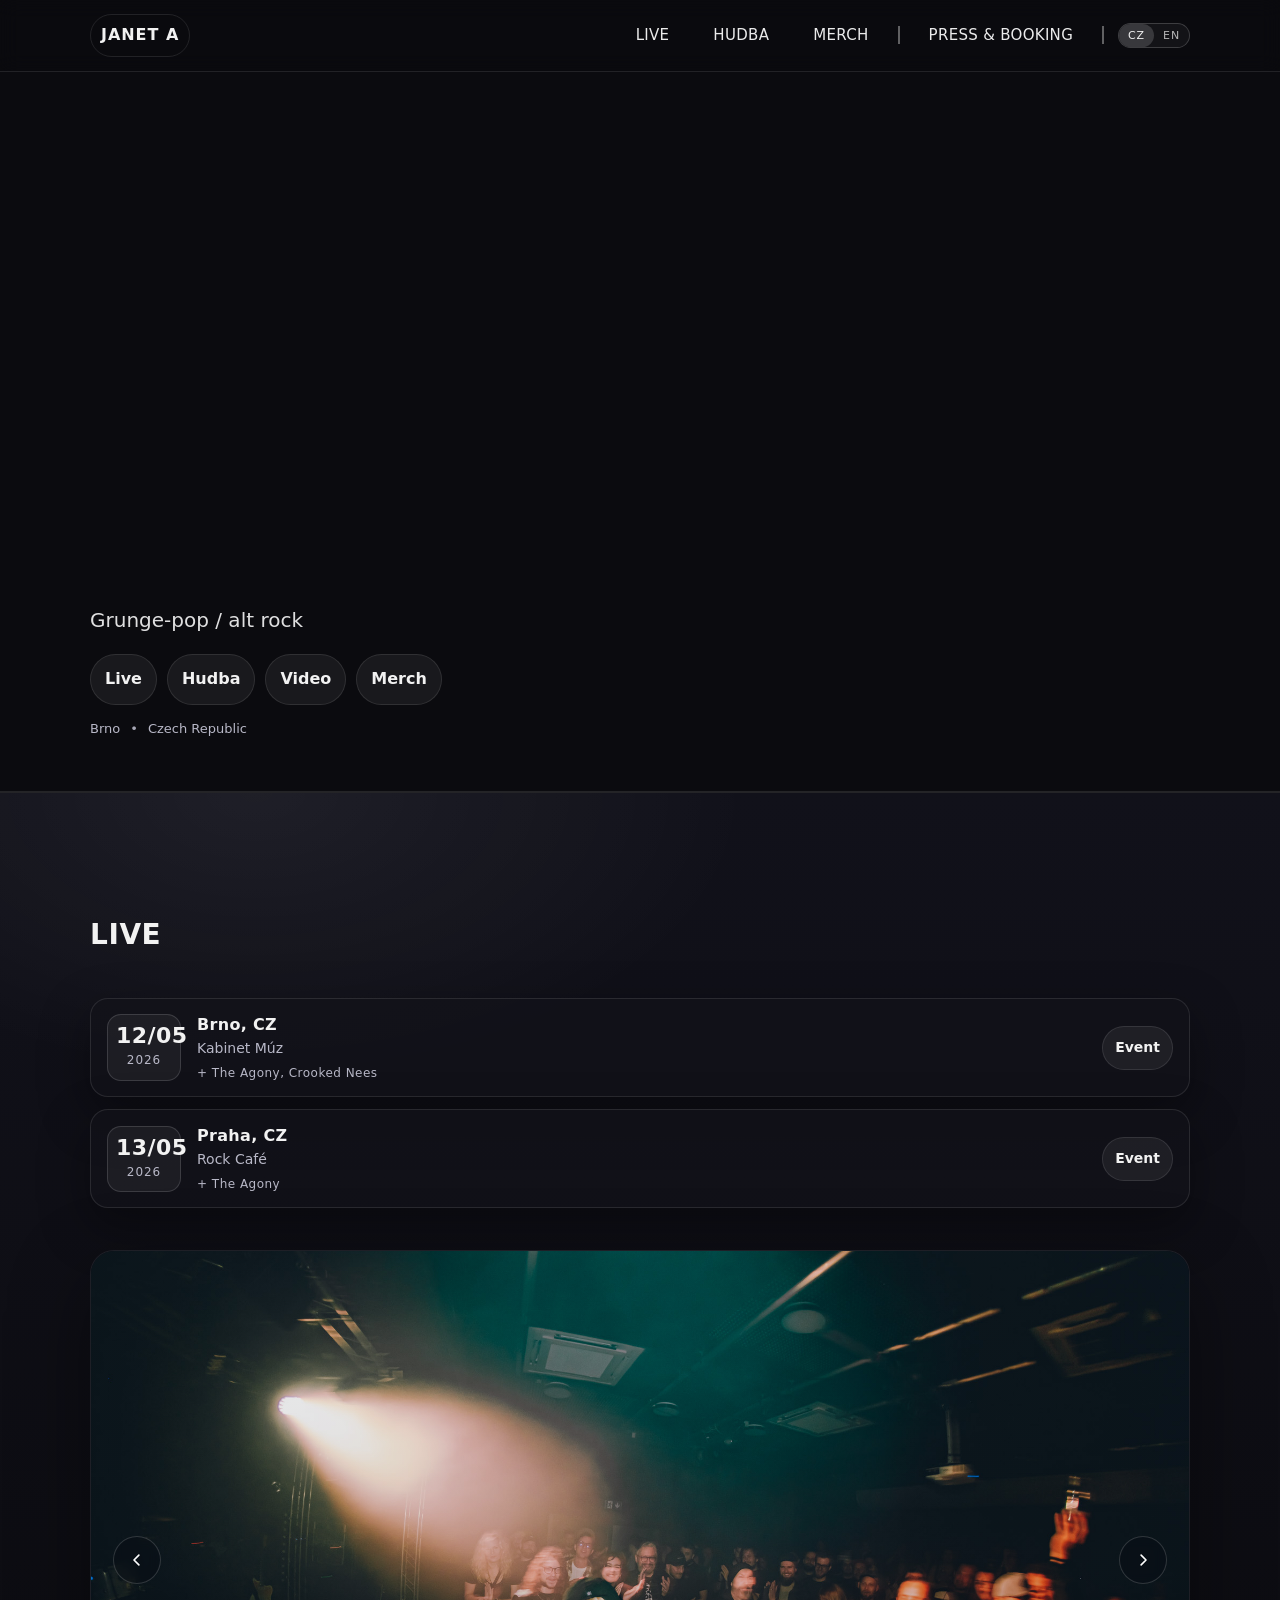
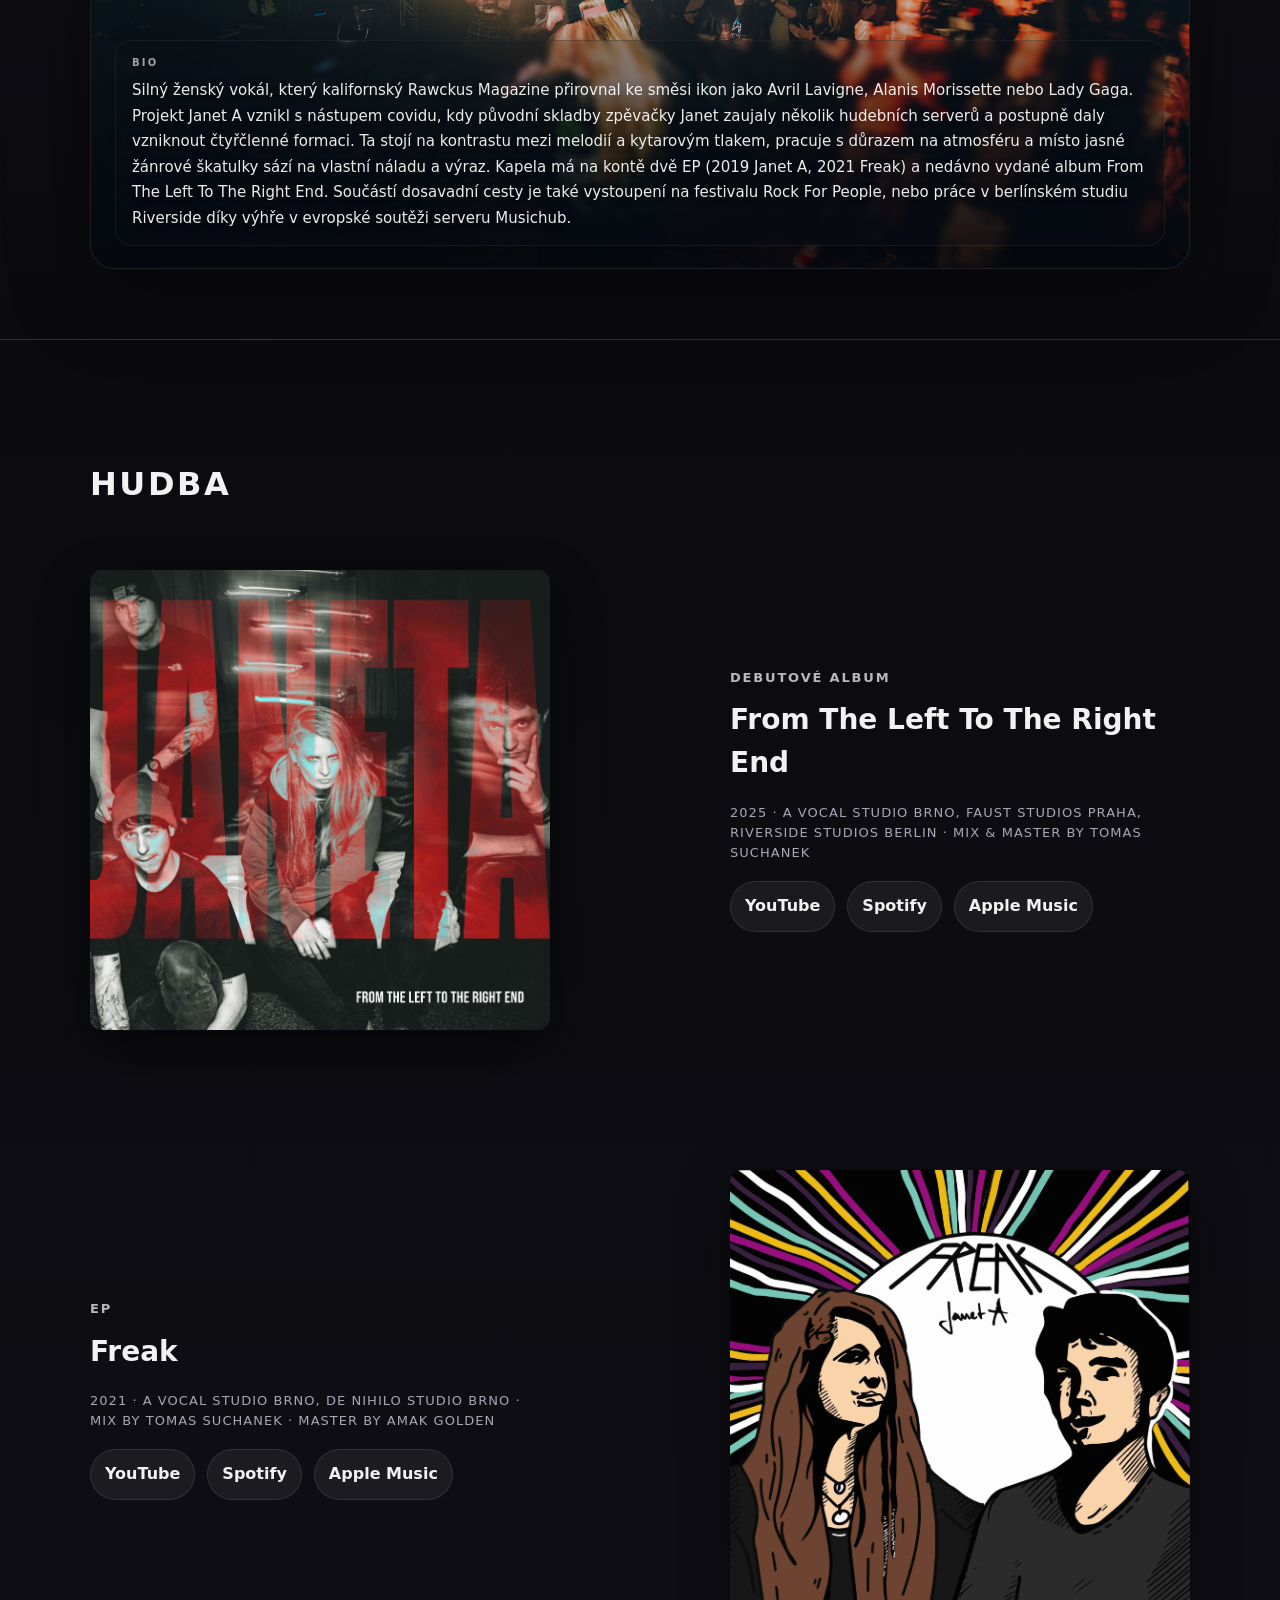
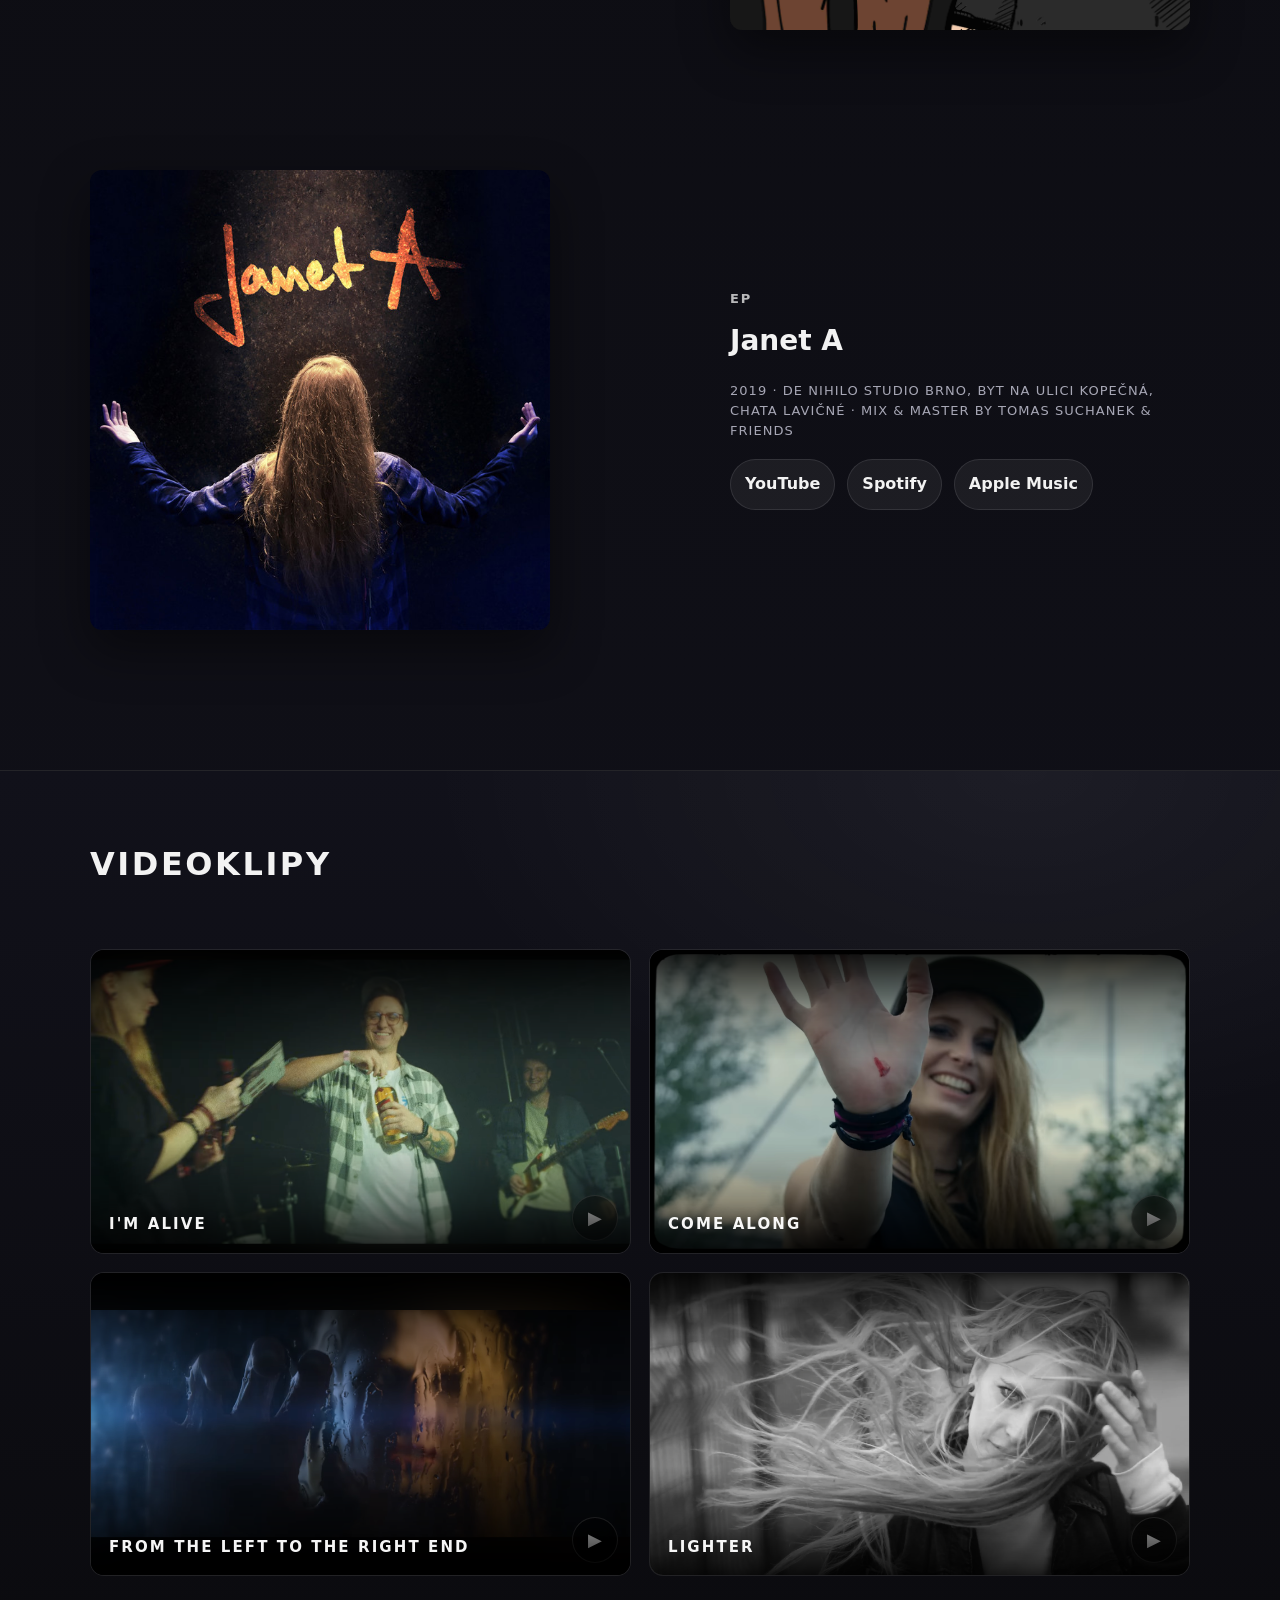
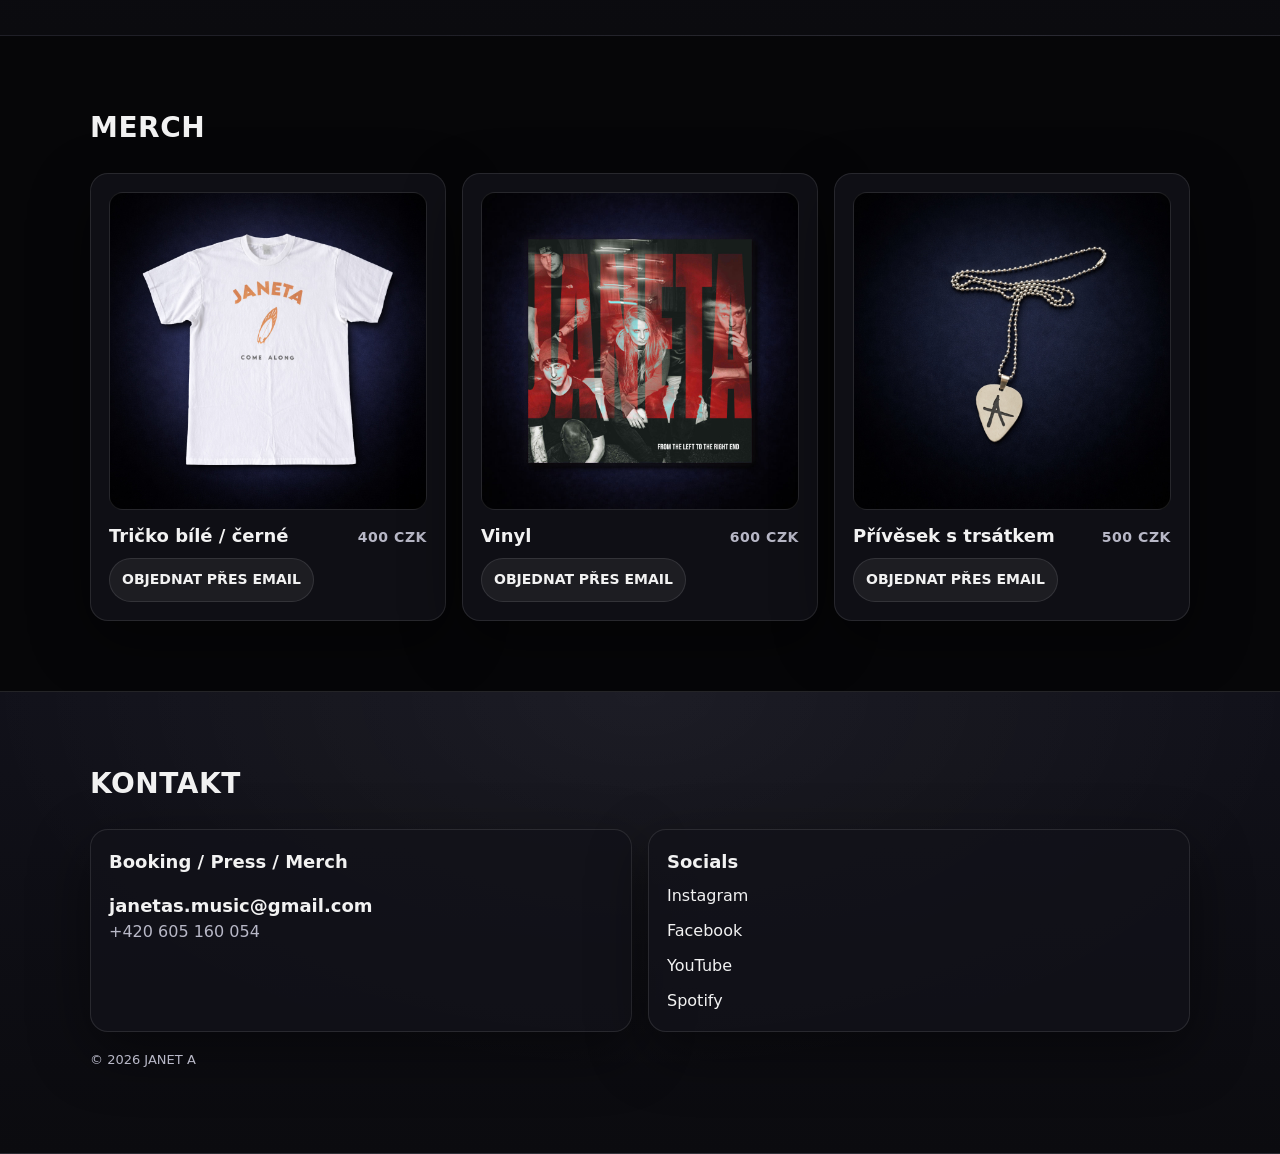
==== index.html @ 4bd8c481 "Add files via upload" ====
<!doctype html>
<html lang="cs">

<head>
  <meta charset="utf-8" />
  <meta name="viewport" content="width=device-width,initial-scale=1" />
  <meta name="description" content="JANET A — grunge-pop / alt rock. Music, merch, booking." />
  <title>JANET A | GRUNGE POP</title>

  <meta property="og:title" content="Janet A | Grunge Pop">
  <meta property="og:description" content="Listen to our debut album From The Left To The Right End!">
  <meta property="og:image" content="https://janetasmusic.com/img/fromtheleft-cover">
  <meta property="og:url" content="https://janetasmusic.com/">
  <meta property="og:type" content="website">
  <meta property="og:site_name" content="Janet A">

  <meta name="twitter:card" content="summary_large_image">
  <meta name="twitter:title" content="Janet A | Grunge Pop">
  <meta name="twitter:description" content="Listen to our debut album From The Left To The Right End!">
  <meta name="twitter:image" content="https://janetasmusic.com/img/fromtheleft-cover">

  <link rel="icon" href="img/logo.png" type="image/png">
  <link rel="shortcut icon" href="img/logo.png">

  <link rel="preload" href="style.css" as="style" />
  <link rel="stylesheet" href="style.css" />
  <script type="application/ld+json">
{
  "@context": "https://schema.org",
  "@type": "MusicGroup",
  "name": "Janet A",
  "url": "https://janetasmusic.com",
  "image": "https://janetasmusic.com/img/logo.png",
  "genre": "Grunge Pop",
  "foundingLocation": "Brno, Czech Republic",
  "sameAs": [
    "https://open.spotify.com/artist/6JVevLwLhwUvMt3hrnKxRb?si=h8tf4zd2TtuWhy2TWBx4_Q",
    "https://www.youtube.com/@janeta4009",
    "https://instagram.com/janetasmusic/"
  ]
}
</script>
</head>

<body>
  <a class="skip-link" href="#music">Přeskočit na obsah</a>
  <div id="top" aria-hidden="true"></div>
  <header class="site-header">
    <div class="wrap header-inner">
      <a class="brand" href="#top" aria-label="JANET A domů">
        <span class="brand-mark">JANET A</span>
      </a>

      <nav class="nav" aria-label="Hlavní navigace">
        <a href="#shows">LIVE</a>
        <a href="#music">HUDBA</a>
        <a href="#merch">MERCH</a>
        <span class="nav-sep" aria-hidden="true"></span>
        <a href="media.html">PRESS & BOOKING</a>

        <span class="nav-sep" aria-hidden="true"></span>

        <div class="lang-switch" aria-label="Language">
          <a class="lang is-active" href="index.html" aria-current="page">CZ</a>
          <a class="lang" href="index-en.html">EN</a>
        </div>
      </nav>
    </div>
  </header>

  <main>
    <!-- HERO -->
    <section class="hero" aria-label="Úvod">
      <video class="hero-video" autoplay muted loop playsinline preload="metadata" poster="assets/hero-poster.jpg">
        <source src="assets/hero-video.mp4" type="video/mp4" />
        <source src="assets/hero-video.webm" type="video/webm" />
      </video>

      <div class="hero-overlay" aria-hidden="true"></div>

      <div class="wrap hero-inner">
        <div class="hero-card">
          <p class="hero-subtitle">Grunge-pop / alt rock</p>

          <div class="hero-ctas">
            <a class="btn" href="#shows">Live</a>
            <a class="btn" href="#music">Hudba</a>
            <a class="btn" href="#clips">Video</a>
            <a class="btn" href="#merch">Merch</a>
          </div>

          <div class="hero-meta">
            <span>Brno</span>
            <span class="dot">•</span>
            <span>Czech Republic</span>
          </div>
        </div>
      </div>
    </section>

    <!-- LIVE / SHOWS -->
    <section id="shows" class="section shows" aria-label="Koncerty">
      <div class="wrap">
        <div class="shows-head">
          <h2 class="section-title">LIVE</h2>
        </div>

        <div class="shows-list" data-shows>
          <article class="show-item">
            <div class="show-date">
              <div class="show-day">12/05</div>
              <div class="show-my">2026</div>
            </div>

            <div class="show-main">
              <div class="show-city">Brno, CZ</div>
              <div class="show-venue muted">Kabinet Múz</div>
              <div class="show-with">+ The Agony, Crooked Nees</div>
            </div>

            <div class="show-actions">
              <a class="btn small" href="https://www.facebook.com/events/1900424517529447/" target="_blank"
                rel="noopener">Event</a>
            </div>
          </article>

          <article class="show-item">
            <div class="show-date">
              <div class="show-day">13/05</div>
              <div class="show-my">2026</div>
            </div>

            <div class="show-main">
              <div class="show-city">Praha, CZ</div>
              <div class="show-venue muted">Rock Café</div>
              <div class="show-with">+ The Agony</div>
            </div>

            <div class="show-actions">
              <a class="btn small" href="https://www.facebook.com/events/1578025430092397/" target="_blank"
                rel="noopener">Event</a>
            </div>
          </article>
        </div>

        <div class="shows-empty card" data-shows-empty hidden>
          <h3 class="card-title">Aktuálně nejsou vypsané žádné koncerty.</h3>
          <p class="muted" style="margin:0 0 12px;">
            Chcete nás ve svém městě?
          </p>
          <a class="btn" href="mailto:janetas.music@gmail.com">Napište nám</a>
        </div>

        <div class="live-feature" data-live-feature aria-label="Galerie z koncertů">
          <div class="live-feature-media">
            <img class="live-feature-image" src="img/live-about/1.jpg" alt="JANET A live photo 1" data-live-main />

            <div class="live-feature-overlay" aria-hidden="true"></div>


            <div class="live-feature-copy">
              <p class="live-feature-kicker">BIO</p>
              <p class="live-feature-caption">
                Silný ženský vokál, který kalifornský Rawckus Magazine přirovnal ke směsi ikon jako Avril
                Lavigne, Alanis Morissette nebo Lady Gaga. Projekt Janet A vznikl s nástupem covidu, kdy
                původní skladby zpěvačky Janet zaujaly několik hudebních serverů a postupně daly
                vzniknout čtyřčlenné formaci. Ta stojí na kontrastu mezi melodií a kytarovým tlakem, pracuje s důrazem
                na atmosféru a místo jasné žánrové škatulky sází na vlastní náladu a výraz. Kapela má na kontě dvě
                EP (2019 Janet A, 2021 Freak)
                a nedávno vydané album From The Left To The Right End. Součástí dosavadní cesty je také vystoupení na
                festivalu Rock For
                People, nebo práce v berlínském studiu Riverside díky výhře v evropské soutěži serveru
                Musichub.
              </p>
            </div>

            <button class="live-feature-nav live-feature-prev" type="button" aria-label="Předchozí fotka"
              data-live-prev>
              <svg viewBox="0 0 24 24" aria-hidden="true" focusable="false">
                <path d="M14.5 5.5 8 12l6.5 6.5" fill="none" stroke="currentColor" stroke-width="2.2"
                  stroke-linecap="round" stroke-linejoin="round" />
              </svg>
            </button>

            <button class="live-feature-nav live-feature-next" type="button" aria-label="Další fotka" data-live-next>
              <svg viewBox="0 0 24 24" aria-hidden="true" focusable="false">
                <path d="M9.5 5.5 16 12l-6.5 6.5" fill="none" stroke="currentColor" stroke-width="2.2"
                  stroke-linecap="round" stroke-linejoin="round" />
              </svg>
            </button>
          </div>

          <div class="live-feature-data" hidden>
            <button type="button" data-live-item data-src="img/live-about/1.jpg"
              data-alt="JANET A live photo 1"></button>
            <button type="button" data-live-item data-src="img/live-about/2.jpg"
              data-alt="JANET A live photo 2"></button>
            <button type="button" data-live-item data-src="img/live-about/3.jpg"
              data-alt="JANET A live photo 3"></button>
            <button type="button" data-live-item data-src="img/live-about/4.jpg"
              data-alt="JANET A live photo 4"></button>
            <button type="button" data-live-item data-src="img/live-about/5.jpg"
              data-alt="JANET A live photo 5"></button>
            <button type="button" data-live-item data-src="img/live-about/6.jpg"
              data-alt="JANET A live photo 6"></button>
            <button type="button" data-live-item data-src="img/live-about/7.jpg"
              data-alt="JANET A live photo 7"></button>
            <button type="button" data-live-item data-src="img/live-about/8.jpg"
              data-alt="JANET A live photo 8"></button>
          </div>
        </div>
      </div>
    </section>



    <!-- MUSIC / DISCOGRAPHY -->
    <section id="music" class="discography" aria-label="Diskografie">

      <div class="wrap">
        <h2 class="section-title light">HUDBA</h2>

        <div class="release">
          <div class="release-cover flip" data-flip="hover">
            <div class="flip-inner">
              <img class="flip-front" src="img/fromtheleft-cover.jpg"
                alt="From The Left To The Right End cover (front cover)">
              <img class="flip-back" src="img/fromtheleft-cover-back.jpg"
                alt="From The Left To The Right End cover (back cover)">
            </div>
          </div>

          <div class="release-content">
            <p class="release-type">Debutové album</p>
            <h3>From The Left To The Right End</h3>

            <p class="release-meta">2025 · A Vocal Studio Brno, Faust Studios Praha, Riverside Studios Berlin · Mix &
              Master by Tomas Suchanek</p>

            <div class="release-links">
              <a class="btn" href="https://www.youtube.com/playlist?list=OLAK5uy_knahHqnbqrD3aIA6ERLIHzUqiLFm7N8g4"
                target="_blank" rel="noopener">YouTube</a>
              <a class="btn" href="https://open.spotify.com/album/6L2CEQSk4ANyH6DPa18ISx?si=PuIJR87MQpGazXR05zRnSg"
                target="_blank" rel="noopener">Spotify</a>
              <a class="btn" href="https://music.apple.com/cz/album/from-the-left-to-the-right-end/1842360962?l=cs"
                target="_blank" rel="noopener">Apple Music</a>
            </div>
          </div>
        </div>

        <div class="release reverse">
          <div class="release-cover flip" data-flip="hover">
            <div class="flip-inner">
              <img class="flip-front" src="img/freak-cover.jpg" alt="Freak cover (front cover)">
              <img class="flip-back" src="img/freak-cover-back.jpg" alt="Freak cover (back cover)">
            </div>
          </div>

          <div class="release-content">
            <p class="release-type">EP</p>
            <h3>Freak</h3>

            <p class="release-meta">2021 · A Vocal Studio Brno, De Nihilo Studio Brno · Mix by Tomas Suchanek · Master
              by Amak Golden</p>

            <div class="release-links">
              <a class="btn" href="https://www.youtube.com/playlist?list=OLAK5uy_nMsI7tkesC85cliYjmbCuS9SC2xtWjMcc"
                target="_blank" rel="noopener">YouTube</a>
              <a class="btn" href="https://open.spotify.com/album/3Om424XSvskJ9NdhZv2Mge?si=Vi7jGyVFT56o0M4ZvfmuUQ"
                target="_blank" rel="noopener">Spotify</a>
              <a class="btn" href="https://music.apple.com/cz/album/freak-ep/1558151202?l=cs" target="_blank"
                rel="noopener">Apple Music</a>
            </div>
          </div>
        </div>

        <div class="release">
          <div class="release-cover flip" data-flip="hover">
            <div class="flip-inner">
              <img class="flip-front" src="img/janeta-cover.jpg" alt="Janet A cover (front cover)">
              <img class="flip-back" src="img/janeta-cover-back.jpg" alt="Janet A cover (back cover)">
            </div>
          </div>

          <div class="release-content">
            <p class="release-type">EP</p>
            <h3>Janet A</h3>

            <p class="release-meta">2019 · De Nihilo Studio Brno, Byt na ulici Kopečná, Chata Lavičné · Mix & Master by
              Tomas Suchanek &
              friends</p>

            <div class="release-links">
              <a class="btn"
                href="https://www.youtube.com/watch?v=fKmSihNrGZk&list=OLAK5uy_mN9hm_2FPLdXp_HwhUMwpxF2SR4xbGBOk"
                target="_blank" rel="noopener">YouTube</a>
              <a class="btn" href="https://open.spotify.com/album/5RfSjZinQt05xXbtIXeVTa?si=aFkw_9KYT6-e8p9qY3x7PA"
                target="_blank" rel="noopener">Spotify</a>
              <a class="btn" href="https://music.apple.com/cz/album/ep-ep/1465336234?l=cs" target="_blank"
                rel="noopener">Apple Music</a>

            </div>
          </div>
        </div>

      </div>

      <!-- VIDEOS (full-bleed background, content still in wrap) -->
      <div id="clips" class="videos-section">
        <div class="wrap">
          <div class="videos-head">
            <h2 class="section-title light">VIDEOKLIPY</h2>
          </div>

          <div class="video-grid">
            <a class="video-card" href="https://www.youtube.com/watch?v=L5fxDbUje5Q" target="_blank" rel="noopener">
              <img src="img/thumbs/imalive.png" alt="JANET A — I'm Alive">
              <div class="video-title">I'M ALIVE</div>
              <div class="video-quote">Give me something you'll never give me again</div>
              <div class="play-badge" aria-hidden="true">▶</div>
            </a>

            <a class="video-card" href="https://www.youtube.com/watch?v=X1sj0au_LIU" target="_blank" rel="noopener">
              <img src="img/thumbs/comealong.png" alt="JANET A — Come Along">
              <div class="video-title">COME ALONG</div>
              <div class="video-quote">We're curious whose turn's to hit the floor</div>
              <div class="play-badge" aria-hidden="true">▶</div>
            </a>

            <a class="video-card" href="https://www.youtube.com/watch?v=y8xTtmXeoC4" target="_blank" rel="noopener">
              <img src="img/thumbs/fromtheleft.png" alt="JANET A — From The Left To The Right End">
              <div class="video-title">FROM THE LEFT TO THE RIGHT END</div>
              <div class="video-quote">What the hell were you thinking</div>
              <div class="play-badge" aria-hidden="true">▶</div>
            </a>

            <a class="video-card" href="https://www.youtube.com/watch?v=3bPpeXwb1dY" target="_blank" rel="noopener">
              <img src="img/thumbs/lighter.png" alt="JANET A — Lighter">
              <div class="video-title">LIGHTER</div>
              <div class="video-quote">Just come and see</div>
              <div class="play-badge" aria-hidden="true">▶</div>
            </a>
          </div>
        </div>
      </div>

    </section>

    <!-- MERCH -->
    <section id="merch" class="section merch-section" aria-label="Merch">
      <video class="section-video" autoplay muted loop playsinline>
        <source src="assets/merch.mp4" type="video/mp4">
      </video>

      <div class="section-overlay" aria-hidden="true"></div>

      <div class="wrap merch-content">
        <h2 class="section-title">MERCH</h2>

        <div class="grid three">
          <article class="product card">
            <div class="thumb shirt-toggle" data-white="img/merch/shirt-white.jpg"
              data-black="img/merch/shirt-black.jpg" style="background-image: url('img/merch/shirt-white.jpg');">
            </div>

            <div class="product-meta">
              <h3 class="card-title">Tričko bílé / černé</h3>
              <span class="price">400 CZK</span>
            </div>

            <a class="btn small" href="#contact" target="_blank" rel="noopener">OBJEDNAT PŘES EMAIL</a>
          </article>

          <article class="product card">
            <div class="thumb" role="img" aria-label="Vinyl" style="background-image: url('img/merch/vinyl.jpg');">
            </div>

            <div class="product-meta">
              <h3 class="card-title">Vinyl</h3>
              <span class="price">600 CZK</span>
            </div>

            <a class="btn small" href="#contact" target="_blank" rel="noopener">OBJEDNAT PŘES EMAIL</a>
          </article>

          <article class="product card">
            <div class="thumb" role="img" aria-label="Necklace"
              style="background-image: url('img/merch/necklace.jpg');">
            </div>

            <div class="product-meta">
              <h3 class="card-title">Přívěsek s trsátkem</h3>
              <span class="price">500 CZK</span>
            </div>

            <a class="btn small" href="#contact" target="_blank" rel="noopener">OBJEDNAT PŘES EMAIL</a>
          </article>
        </div>
      </div>
    </section>

    <!-- CONTACT -->
    <section id="contact" class="section alt" aria-label="Kontakt">
      <div class="wrap">
        <h2 class="section-title">KONTAKT</h2>

        <div class="grid two">
          <div class="card">
            <h3 class="card-title">Booking / Press / Merch</h3>
            <p>
              <a class="big-link" href="mailto:janetas.music@gmail.com">janetas.music@gmail.com</a><br />
              <span class="muted">+420 605 160 054</span>
            </p>
          </div>

          <div class="card">
            <h3 class="card-title">Socials</h3>
            <div class="links-col">
              <a href="https://www.instagram.com/janetasmusic/" target="_blank" rel="noopener">Instagram</a>
              <a href="https://www.facebook.com/janetasmusic/" target="_blank" rel="noopener">Facebook</a>
              <a href="https://www.youtube.com/@janeta4009" target="_blank" rel="noopener">YouTube</a>
              <a href="https://open.spotify.com/artist/6JVevLwLhwUvMt3hrnKxRb?si=_yaY02nsR5qsl_K6LnqB9g" target="_blank"
                rel="noopener">Spotify</a>
            </div>
          </div>
        </div>

        <p class="footer-note muted">© <span id="year"></span> JANET A</p>
      </div>
    </section>
  </main>

  <script>
    // rok do patičky
    document.getElementById("year").textContent = new Date().getFullYear();

    // smooth scroll s ohledem na sticky header
    document.querySelectorAll('a[href^="#"]').forEach(a => {
      a.addEventListener("click", (e) => {
        const id = a.getAttribute("href");
        if (!id || id === "#") return;

        const el = document.querySelector(id);
        if (!el) return;

        const target = el.matches("section")
          ? (el.querySelector(".section-title") || el)
          : el;

        e.preventDefault();

        const header = document.querySelector(".site-header");
        const offset = header ? header.offsetHeight + 12 : 0;

        const EXTRA = 12;
        const top = target.getBoundingClientRect().top + window.scrollY - offset + EXTRA;

        window.scrollTo({ top, behavior: "smooth" });
      });
    });

    // flip on hover + auto flip-back after 3s
    document.querySelectorAll('.release-cover.flip[data-flip="hover"]').forEach((card) => {
      let t = null;
      let hovering = false;

      card.addEventListener('mouseenter', () => {
        hovering = true;
        card.classList.add('is-flipped');

        clearTimeout(t);
        t = setTimeout(() => {
          if (hovering) card.classList.remove('is-flipped');
        }, 3000);
      });

      card.addEventListener('mouseleave', () => {
        hovering = false;
        clearTimeout(t);
        card.classList.remove('is-flipped');
      });
    });

    // Shows fallback
    (() => {
      const list = document.querySelector("[data-shows]");
      const empty = document.querySelector("[data-shows-empty]");
      if (!list || !empty) return;

      const hasItems = list.querySelector(".show-item");
      empty.hidden = !!hasItems;
    })();


    // merch shirt toggle
    document.querySelectorAll(".shirt-toggle").forEach((el) => {
      const white = el.dataset.white;
      const black = el.dataset.black;

      let timeout = null;
      let isHovering = false;

      function setWhite() { el.style.backgroundImage = `url('${white}')`; }
      function setBlack() { el.style.backgroundImage = `url('${black}')`; }

      el.addEventListener("mouseenter", () => {
        isHovering = true;
        setBlack();
        clearTimeout(timeout);
        timeout = setTimeout(() => { if (isHovering) setWhite(); }, 3000);
      });

      el.addEventListener("mouseleave", () => {
        isHovering = false;
        clearTimeout(timeout);
        setWhite();
      });
    });
  </script>


  <script>
    (() => {
      const feature = document.querySelector("[data-live-feature]");
      if (!feature) return;

      const mainImage = feature.querySelector("[data-live-main]");
      const prevBtn = feature.querySelector("[data-live-prev]");
      const nextBtn = feature.querySelector("[data-live-next]");
      const items = Array.from(feature.querySelectorAll("[data-live-item]"));

      if (!mainImage || !prevBtn || !nextBtn || !items.length) return;

      let index = 0;

      function render(newIndex) {
        index = (newIndex + items.length) % items.length;

        const active = items[index];
        const src = active.dataset.src;
        const alt = active.dataset.alt || "";

        mainImage.src = src;
        mainImage.alt = alt;
      }

      prevBtn.addEventListener("click", () => render(index - 1));
      nextBtn.addEventListener("click", () => render(index + 1));

      feature.addEventListener("keydown", (e) => {
        if (e.key === "ArrowLeft") {
          e.preventDefault();
          render(index - 1);
        }

        if (e.key === "ArrowRight") {
          e.preventDefault();
          render(index + 1);
        }
      });

      render(0);
    })();
  </script>
</body>

</html>
---- style.css ----
/* ===========================
   Base
=========================== */
:root {
  --bg: #0b0b0f;
  --bg2: #11111a;
  --card: #12121a;
  --text: #f2f2f2;
  --muted: #b8b8c7;
  --line: rgba(255, 255, 255, .10);

  --wrap: 1100px;
  --radius: 18px;
  --shadow: 0 20px 60px rgba(0, 0, 0, .45);
  --coverSize: clamp(340px, 38vw, 460px);
}

* {
  box-sizing: border-box;
}

html {
  scroll-behavior: smooth;
}

body {
  margin: 0;
  font-family: ui-sans-serif, system-ui, -apple-system, Segoe UI, Roboto, Arial, "Apple Color Emoji", "Segoe UI Emoji";
  background: var(--bg);
  color: var(--text);
  line-height: 1.55;
}

a {
  color: inherit;
  text-decoration: none;
}

a:hover {
  text-decoration: underline;
  text-underline-offset: 4px;
}

.wrap {
  width: min(var(--wrap), calc(100% - 40px));
  margin-inline: auto;
}

.skip-link {
  position: absolute;
  left: -999px;
  top: 10px;
  background: #fff;
  color: #000;
  padding: 10px 12px;
  border-radius: 10px;
}

.skip-link:focus {
  left: 12px;
  z-index: 9999;
}

.muted {
  color: var(--muted);
}

/* ===========================
   Header / Nav
=========================== */
.site-header {
  position: sticky;
  top: 0;
  z-index: 30;
  background: rgba(11, 11, 15, .72);
  backdrop-filter: blur(10px);
  border-bottom: 1px solid var(--line);
}

.header-inner {
  display: flex;
  align-items: center;
  justify-content: space-between;
  padding: 14px 0;
  gap: 18px;
}

.brand {
  display: flex;
  align-items: center;
  gap: 10px;
  font-weight: 800;
  letter-spacing: .06em;
  text-decoration: none;
}

.brand-mark {
  padding: 8px 10px;
  border: 1px solid var(--line);
  border-radius: 999px;
}

.brand:hover,
.brand:focus,
.nav a:hover,
.nav a:focus {
  text-decoration: none;
}

.brand:hover .brand-mark,
.brand:focus-visible .brand-mark {
  background: rgba(255, 255, 255, .12);
  border-color: rgba(255, 255, 255, .22);
}

.nav {
  display: flex;
  align-items: center;
  gap: 14px;
  flex-wrap: wrap;
  justify-content: flex-end;
  font-size: 14px;
  color: rgba(255, 255, 255, .92);
}

.nav a {
  padding: 10px 14px;
  border-radius: 999px;
  border: 1px solid transparent;
  line-height: 1;
  font-size: 15px;
  letter-spacing: .02em;
}

.nav a:hover {
  background: rgba(255, 255, 255, .12);
  text-decoration: none;
}

.nav-sep {
  width: 2px;
  height: 18px;
  color: rgb(255, 255, 255);
  background: rgba(255, 255, 255, 0.35);
  display: inline-block;
}

/* ===========================
   Hero
=========================== */
.hero {
  position: relative;
  min-height: 80vh;
  display: flex;
  align-items: flex-end;
  border-bottom: 1px solid var(--line);
  overflow: hidden;
}

.hero-video {
  position: absolute;
  inset: 0;
  width: 100%;
  height: 100%;
  object-fit: cover;
  transform: scale(1.02);
}

.hero-overlay {
  position: absolute;
  inset: 0;
  background: linear-gradient(to top,
      rgba(11, 11, 15, .92) 0%,
      rgba(11, 11, 15, .40) 55%,
      rgba(11, 11, 15, .65) 100%);
}

.hero-inner {
  position: relative;
  padding: 64px 0 52px;
  display: flex;
  align-items: flex-end;
}

.hero-card {
  max-width: 720px;
}

.hero-subtitle {
  margin: 0 0 18px;
  font-size: 20px;
  max-width: 58ch;
  opacity: .92;
}

.hero-ctas {
  display: flex;
  flex-wrap: wrap;
  gap: 10px;
  margin-bottom: 14px;
}

.hero-meta {
  color: var(--muted);
  font-size: 13px;
  display: flex;
  align-items: center;
  gap: 10px;
}

.dot {
  opacity: .9;
}

/* ===========================
   Sections / Grids / Cards
=========================== */
.section {
  padding: 70px 0;
  scroll-margin-top: 20px;
}

.shows {
  padding-top: 120px;
}

.section.alt {
  background:
    radial-gradient(1200px 700px at 50% 0%, rgba(255, 255, 255, .05), transparent 55%),
    linear-gradient(to bottom, var(--bg2), var(--bg));
  border-top: 1px solid var(--line);
  border-bottom: 1px solid var(--line);
}

.section-title {
  margin: 0 0 24px;
  font-size: 28px;
  letter-spacing: .02em;
}

.grid {
  display: grid;
  gap: 16px;
}

.grid.two {
  grid-template-columns: repeat(2, minmax(0, 1fr));
}

.grid.three {
  grid-template-columns: repeat(3, minmax(0, 1fr));
}

.card {
  background: rgba(18, 18, 26, .80);
  border: 1px solid var(--line);
  border-radius: var(--radius);
  box-shadow: var(--shadow);
  padding: 18px;
}

.card-title {
  margin: 0 0 8px;
  font-size: 18px;
}

.links-col {
  display: flex;
  flex-direction: column;
  gap: 10px;
}

.big-link {
  font-size: 18px;
  font-weight: 650;
}

.footer-note {
  margin-top: 18px;
  font-size: 13px;
}

/* ===========================
   Buttons
=========================== */
.btn {
  display: inline-flex;
  align-items: center;
  justify-content: center;
  gap: 8px;
  padding: 12px 14px;
  border-radius: 999px;
  border: 1px solid var(--line);
  background: rgba(255, 255, 255, .06);
  text-decoration: none;
  font-weight: 650;
}

.btn:hover {
  text-decoration: none;
  background: rgba(255, 255, 255, .10);
}

.btn.ghost {
  background: transparent;
}

.btn.ghost:hover {
  background: rgba(255, 255, 255, .08);
  border-color: rgba(255, 255, 255, .25);
}

.btn.small {
  padding: 10px 12px;
  font-size: 14px;
}

/* ===========================
   Discography (Zig-Zag)
=========================== */
.discography {
  background: linear-gradient(to bottom, var(--bg), var(--bg2));
  color: var(--text);
  padding: 120px 0 0;
  /* ✅ spodní padding pryč -> videa si řeší vlastní */
}

.section-title.light {
  font-size: 32px;
  margin-bottom: 60px;
  text-transform: uppercase;
  letter-spacing: .08em;
}

.release {
  display: grid;
  grid-template-columns: 1fr 1fr;
  column-gap: clamp(40px, 8vw, 140px);
  align-items: center;
  margin-bottom: 140px;
  grid-auto-flow: dense;
}

.release .release-cover,
.release .release-content {
  grid-row: 1;
  min-width: 0;
}

.release .release-cover {
  grid-column: 1;
  justify-self: start;
}

.release .release-content {
  grid-column: 2;
  justify-self: end;
  width: min(100%, var(--coverSize));
  max-width: var(--coverSize);
  text-align: left;
  align-self: center;
}

.release.reverse .release-cover {
  grid-column: 2;
  justify-self: end;
}

.release.reverse .release-content {
  grid-column: 1;
  justify-self: start;
}

.release-type {
  margin: 0 0 10px;
  font-size: 13px;
  font-weight: 600;
  text-transform: uppercase;
  letter-spacing: .14em;
  opacity: .75;
}

.release-content h3 {
  font-size: 28px;
  margin: 0 0 18px;
}

.release-desc {
  margin: 0 0 14px;
  max-width: 440px;
  color: rgba(255, 255, 255, 0.92);
}

.release-meta {
  margin: 0 0 18px;
  font-size: 13px;
  letter-spacing: .08em;
  text-transform: uppercase;
  color: var(--muted);
  opacity: .9;
}

.tracklist {
  list-style: none;
  margin: 0 0 26px;
  padding: 0;
  max-width: 460px;
  border-top: 0px solid rgba(255, 255, 255, .08);
}

.tracklist li {
  display: grid;
  grid-template-columns: minmax(0, 1fr) auto;
  gap: 16px;
  padding: 3px 0;
  border-bottom: 0px solid rgba(255, 255, 255, .06);
  align-items: baseline;
}

.track-name {
  color: rgba(255, 255, 255, .94);
}

.track-time {
  color: var(--muted);
  font-size: 13px;
  letter-spacing: .04em;
  white-space: nowrap;
}

.release.reverse .release-content .tracklist,
.release.reverse .release-content .release-desc,
.release.reverse .release-content .release-meta {
  max-width: 460px;
}

@media (max-width: 900px) {

  .release-desc,
  .release-meta,
  .tracklist {
    max-width: 100%;
  }

  .tracklist li {
    gap: 10px;
  }
}

.release-links {
  display: flex;
  gap: 12px;
  flex-wrap: wrap;
}

/* ===========================
   Cover Flip Effect
=========================== */
.release-cover.flip {
  perspective: 1200px;
}

.release-cover.flip .flip-inner {
  position: relative;
  width: var(--coverSize);
  aspect-ratio: 1 / 1;
  transform-style: preserve-3d;
  transition: transform 600ms cubic-bezier(.2, .8, .2, 1);
  border-radius: 12px;
}

.release-cover.flip img {
  position: absolute;
  inset: 0;
  width: 100%;
  height: 100%;
  object-fit: cover;
  border-radius: 12px;
  backface-visibility: hidden;
  box-shadow: 0 20px 50px rgba(0, 0, 0, .45);
}

.release-cover.flip .flip-back {
  transform: rotateY(180deg);
}

.release-cover.flip.is-flipped .flip-inner {
  transform: rotateY(180deg);
}

@media (hover: none) {
  .release-cover.flip .flip-inner {
    transition: none;
  }
}

/* ===========================
   Videos separated section (full-bleed)
=========================== */
.videos-section {
  position: relative;
  padding: 70px 0 60px;
  margin-top: 10px;
  /* jemná mezera od posledního releasu */
  isolation: isolate;
  /* ✅ fix z-index “pod discography backgroundem” */
}

.videos-section::before {
  content: "";
  position: absolute;
  inset: 0;
  width: 100vw;
  left: 50%;
  transform: translateX(-50%);
  background:
    radial-gradient(1000px 600px at 80% 0%, rgba(255, 255, 255, .05), transparent 60%),
    linear-gradient(to bottom, #11111a, #0b0b0f);
  border-top: 1px solid var(--line);
  border-bottom: 1px solid rgba(255, 255, 255, .06);
  z-index: 0;
  pointer-events: none;
}

.videos-section>* {
  position: relative;
  z-index: 1;
}

/* Headline */
.videos-head {
  margin: 0 0 14px;
}

.videos-head h3 {
  margin: 0 0 6px;
  font-size: 18px;
  font-weight: 800;
  letter-spacing: .04em;
  color: rgba(255, 255, 255, .96);
}



/* ===========================
   Video cards
=========================== */
.video-grid {
  display: grid;
  grid-template-columns: repeat(2, minmax(0, 1fr));
  gap: 18px;
  margin-top: 14px;
}

.video-card {
  position: relative;
  display: block;
  border-radius: 14px;
  overflow: hidden;
  border: 1px solid var(--line);
  background: rgba(0, 0, 0, .25);
  aspect-ratio: 16 / 9;
  text-decoration: none;
}

.video-card img {
  width: 100%;
  height: 100%;
  object-fit: cover;
  transition: transform .35s ease, filter .35s ease;
}

.video-card::after {
  content: "";
  position: absolute;
  inset: 0;
  background:
    linear-gradient(to bottom,
      rgba(0, 0, 0, 0.88) 0%,
      rgba(0, 0, 0, 0.36) 18%,
      transparent 36%,
      transparent 64%,
      rgba(0, 0, 0, 0.36) 82%,
      rgba(0, 0, 0, 0.88) 100%);
  opacity: 1;
  transition: opacity .35s ease;
  pointer-events: none;
}

.video-title {
  position: absolute;
  left: 18px;
  right: 72px;
  bottom: 16px;
  z-index: 2;
  display: block;
  padding: 0;
  text-align: left;
  font-size: 15px;
  font-weight: 750;
  letter-spacing: .14em;
  text-transform: uppercase;
  color: rgba(255, 255, 255, 0.96);
  text-shadow: 0 4px 18px rgba(0, 0, 0, 0.85);
  opacity: 1;
  transform: translateY(0);
  transition:
    opacity .28s cubic-bezier(.16, 1, .3, 1),
    transform .28s cubic-bezier(.16, 1, .3, 1);
  pointer-events: none;
}

.video-quote {
  position: absolute;
  inset: 0;
  z-index: 2;
  display: grid;
  place-items: center;
  padding: 32px;
  text-align: center;
  font-size: clamp(17px, 3vw, 27px);
  line-height: 1.2;
  font-weight: 500;
  letter-spacing: 0.01em;
  color: rgba(15, 1, 1, 0.82);
  text-shadow:
    0 8px 30px rgba(250, 250, 250, 0.9),
    0 0 50px rgba(255, 255, 255, 0.9);
  opacity: 0;
  transform: translateY(10px) scale(0.985);
  transition:
    opacity .32s cubic-bezier(.16, 1, .3, 1),
    transform .32s cubic-bezier(.16, 1, .3, 1);
  pointer-events: none;
}

.play-badge {
  position: absolute;
  right: 12px;
  bottom: 12px;
  width: 46px;
  height: 46px;
  display: grid;
  place-items: center;
  border-radius: 999px;
  border: 1px solid rgba(255, 255, 255, .18);
  background: rgba(0, 0, 0, .45);
  backdrop-filter: blur(8px);
  color: white;
  font-size: 18px;
  opacity: .9;
  transition:
    transform .25s ease,
    opacity .25s ease,
    background .25s ease,
    border-color .25s ease,
    box-shadow .25s ease;
  pointer-events: none;
}

.video-card:hover {
  text-decoration: none;
}

.video-card:hover img {
  transform: scale(1.04);
  filter: brightness(0.58) grayscale(0.22);
}

.video-card:hover .video-title {
  opacity: 0.18;
  transform: translateY(6px);
}

.video-card:hover .video-quote {
  opacity: 1;
  transform: translateY(0);
}

.video-card:hover .play-badge {
  transform: scale(1.08);
  background: rgba(255, 255, 255, .10);
  border-color: rgba(255, 255, 255, .52);
  box-shadow: 0 0 16px rgba(255, 255, 255, .32);
  opacity: 1;
}

/* ===========================
   Merch section video background
=========================== */
.merch-section {
  position: relative;
  overflow: hidden;
}

.section-video {
  position: absolute;
  inset: 0;
  width: 100%;
  height: 100%;
  object-fit: cover;
  z-index: 0;
}

.section-overlay {
  position: absolute;
  inset: 0;
  background: rgba(0, 0, 0, 0.45);
  z-index: 1;
}

.merch-content {
  position: relative;
  z-index: 2;
}

.thumb {
  aspect-ratio: 1 / 1;
  width: 100%;
  border-radius: 14px;
  border: 1px solid var(--line);
  margin-bottom: 12px;
  background-size: cover;
  background-position: center;
  background-repeat: no-repeat;
}

/* ===========================
   Live / Shows
=========================== */
.shows {
  background:
    radial-gradient(900px 520px at 20% 0%, rgba(255, 255, 255, .06), transparent 55%),
    linear-gradient(to bottom, var(--bg2), var(--bg));
  border-top: 1px solid var(--line);
  border-bottom: 1px solid var(--line);
}

.shows-head {
  display: flex;
  align-items: baseline;
  justify-content: space-between;
  gap: 16px;
  margin-bottom: 18px;
}

.shows-sub {
  margin: 0;
  font-size: 13px;
}

.shows-list {
  display: grid;
  gap: 12px;
}

.show-item {
  display: grid;
  grid-template-columns: auto 1fr auto;
  align-items: center;
  gap: 16px;
  padding: 14px 16px;
  border-radius: var(--radius);
  border: 1px solid var(--line);
  background: rgba(18, 18, 26, .72);
  box-shadow: 0 18px 50px rgba(0, 0, 0, .35);
}

.show-date {
  width: 74px;
  text-align: center;
  border-radius: 14px;
  border: 1px solid rgba(255, 255, 255, .14);
  background: rgba(255, 255, 255, .05);
  padding: 10px 8px;
}

.show-day {
  font-size: 22px;
  font-weight: 850;
  line-height: 1;
  letter-spacing: .02em;
}

.show-my {
  margin-top: 4px;
  font-size: 12px;
  color: var(--muted);
  letter-spacing: .08em;
}

.show-city {
  font-weight: 800;
  letter-spacing: .02em;
}

.show-venue {
  font-size: 14px;
}

.show-with {
  margin-top: 4px;
  font-size: 12px;
  letter-spacing: .04em;
  color: var(--muted);
}

.show-actions {
  display: flex;
  gap: 10px;
  align-items: center;
  justify-content: flex-end;
}

.shows-empty.card {
  margin-top: 12px;
}

.product-meta {
  display: flex;
  justify-content: space-between;
  align-items: baseline;
  gap: 10px;
}

.price {
  font-size: 14px;
  font-weight: 600;
  letter-spacing: .04em;
  color: var(--muted);
}


/* ===========================
   LIVE FEATURE
=========================== */
.live-feature {
  margin-top: 42px;
}

.live-feature-media {
  position: relative;
  border-radius: 24px;
  overflow: hidden;
  border: 1px solid rgba(255, 255, 255, 0.08);
  background: #0b0c14;
  box-shadow: 0 26px 80px rgba(0, 0, 0, 0.38);
  aspect-ratio: 16 / 9;
  min-height: 540px;
}

.live-feature-image {
  display: block;
  width: 100%;
  height: 100%;
  object-fit: cover;
}

.live-feature-overlay {
  position: absolute;
  inset: 0;
  background:
    linear-gradient(
      to top,
      rgba(5, 7, 14, 0.88) 0%,
      rgba(5, 7, 14, 0.50) 24%,
      rgba(5, 7, 14, 0.14) 48%,
      rgba(5, 7, 14, 0.06) 100%
    );
  pointer-events: none;
}

.live-feature-copy {
  position: absolute;
  left: 24px;
  bottom: 22px;
  z-index: 2;
  max-width: 1050px;
  padding: 14px 16px;
  border-radius: 16px;
  background: linear-gradient(
    to bottom,
    rgba(8, 10, 18, 0.16),
    rgba(8, 10, 18, 0.42)
  );
  backdrop-filter: blur(3px);
  border: 1px solid rgba(255, 255, 255, 0.06);
  box-shadow: 0 10px 30px rgba(0, 0, 0, 0.20);
}

.live-feature-kicker {
  margin: 0 0 8px;
  font-size: 10px;
  font-weight: 700;
  letter-spacing: 0.22em;
  text-transform: uppercase;
  color: rgba(255, 255, 255, 0.62);
}

.live-feature-caption {
  margin: 0;
  color: rgba(255, 255, 255, 0.92);
  font-size: 15px;
  line-height: 1.7;
  text-shadow: 0 1px 10px rgba(0, 0, 0, 0.30);
}


.live-feature-nav {
  position: absolute;
  top: 50%;
  transform: translateY(-50%);
  z-index: 3;
  width: 48px;
  height: 48px;
  border-radius: 999px;
  border: 1px solid rgba(255, 255, 255, 0.16);
  background: rgba(7, 10, 20, 0.34);
  color: #fff;
  display: flex;
  align-items: center;
  justify-content: center;
  padding: 0;
  cursor: pointer;
  appearance: none;
  backdrop-filter: blur(6px);
  -webkit-backdrop-filter: blur(6px);
  transition:
    background 0.18s ease,
    border-color 0.18s ease,
    box-shadow 0.18s ease,
    transform 0.18s ease;
}

.live-feature-nav svg {
  width: 18px;
  height: 18px;
  display: block;
  pointer-events: none;
}

.live-feature-nav:hover {
  transform: translateY(-50%) scale(1.04);
  background: rgba(7, 10, 20, 0.46);
  border-color: rgba(255, 255, 255, 0.22);
  box-shadow: 0 8px 18px rgba(0, 0, 0, 0.18);
}

.live-feature-nav:focus-visible {
  outline: none;
  transform: translateY(-50%) scale(1.04);
  background: rgba(7, 10, 20, 0.46);
  border-color: rgba(255, 255, 255, 0.28);
  box-shadow: 0 0 0 3px rgba(255, 255, 255, 0.10);
}

.live-feature-prev {
  left: 22px;
}

.live-feature-next {
  right: 22px;
}

@media (max-width: 1100px) {
  .live-feature-media {
    min-height: 500px;
  }

  .live-feature-copy {
    max-width: 620px;
  }
}

@media (max-width: 900px) {
  .live-feature-media {
    aspect-ratio: 4 / 5;
    min-height: 0;
  }

  .live-feature-copy {
    left: 22px;
    right: 22px;
    bottom: 22px;
    max-width: none;
  }

  
  .live-feature-nav {
    width: 44px;
    height: 44px;
  }

  .live-feature-prev {
    left: 14px;
  }

  .live-feature-next {
    right: 14px;
  }
}

@media (max-width: 640px) {
  .live-feature-media {
    position: relative;
    display: grid;
    grid-template-areas: "stack";
    aspect-ratio: auto;
    min-height: 0;
    overflow: visible;
    background: transparent;
    box-shadow: none;
    border: 0;
  }

  .live-feature-image {
    grid-area: stack;
    display: block;
    width: 100%;
    aspect-ratio: 4 / 5;
    object-fit: cover;
    border-radius: 24px;
    border: 1px solid rgba(255, 255, 255, 0.08);
    box-shadow: 0 26px 80px rgba(0, 0, 0, 0.38);
  }

  .live-feature-overlay {
    grid-area: stack;
    border-radius: 24px;
  }

  .live-feature-copy {
    position: static;
    grid-area: auto;
    margin-top: 14px;
    padding: 0;
    max-width: none;
    border: 0;
    border-radius: 0;
    background: transparent;
    backdrop-filter: none;
    -webkit-backdrop-filter: none;
    box-shadow: none;
    z-index: auto;
  }

  .live-feature-kicker {
    margin: 0 0 10px;
  }

  .live-feature-caption {
    margin: 0;
    font-size: 14px;
    line-height: 1.7;
    color: rgba(255, 255, 255, 0.92);
    text-shadow: none;
    -webkit-text-fill-color: currentColor;
  }

  .live-feature-nav {
    grid-area: stack;
    top: 50%;
    width: 44px;
    height: 44px;
    z-index: 3;
  }

  .live-feature-prev {
    left: 14px;
  }

  .live-feature-next {
    right: 14px;
  }
}


/* Shows responsive */
@media (max-width: 700px) {
  .shows-head {
    flex-direction: column;
    align-items: flex-start;
  }

  .show-item {
    grid-template-columns: auto 1fr;
    grid-template-areas:
      "date main"
      "actions actions";
  }

  .show-date {
    grid-area: date;
  }

  .show-main {
    grid-area: main;
  }

  .show-actions {
    grid-area: actions;
    justify-content: flex-start;
  }
}

/* ===========================
   Media page
=========================== */
.media-hero {
  padding: 90px 0 50px;
  background:
    radial-gradient(1100px 600px at 30% 0%, rgba(255, 255, 255, .07), transparent 60%),
    linear-gradient(to bottom, var(--bg), var(--bg2));
  border-bottom: 1px solid var(--line);
}

.media-hero-inner {
  display: flex;
  align-items: flex-end;
  justify-content: space-between;
  gap: 18px;
  flex-wrap: wrap;
}

.media-title {
  margin: 0 0 10px;
  font-size: clamp(34px, 4.6vw, 56px);
  letter-spacing: .10em;
  text-transform: uppercase;
}

.media-lead {
  margin: 0;
  max-width: 62ch;
}

.media-hero-ctas {
  display: flex;
  gap: 10px;
  flex-wrap: wrap;
}

.media-section {
  padding: 60px 0;
}

.media-card p {
  margin-top: 0;
}

.media-meta {
  font-size: 13px;
}

.media-photos .media-photo {
  display: block;
  border-radius: 14px;
  overflow: hidden;
  border: 1px solid var(--line);
  background: rgba(0, 0, 0, .25);
  aspect-ratio: 4 / 3;
  text-decoration: none;
}

.media-photos img {
  width: 100%;
  height: 100%;
  object-fit: cover;
  transition: transform .35s ease, filter .35s ease;
}

.media-photo:hover img {
  transform: scale(1.03);
  filter: brightness(0.85) grayscale(0.25);
}

.media-downloads {
  align-items: stretch;
}

.media-downloads .media-card {
  display: flex;
  flex-direction: column;
}

.media-downloads .media-card p {
  margin-bottom: 16px;
}

.media-actions {
  margin-top: auto;
  display: flex;
  align-items: center;
  gap: 12px;
}

.lang-switch {
  display: inline-flex;
  border: 1px solid rgba(255, 255, 255, .18);
  border-radius: 999px;
  overflow: hidden;
  background: rgba(255, 255, 255, .04);
}

.lang-switch .lang {
  padding: 6px 9px;
  font-size: 11px;
  letter-spacing: .08em;
  text-transform: uppercase;
  line-height: 1;
  text-decoration: none;
  opacity: .75;
  border: 0;
}

.lang-switch .lang:hover {
  background: rgba(255, 255, 255, .10);
  opacity: 1;
  text-decoration: none;
}

.lang-switch .lang.is-active,
.lang-switch .lang[aria-current="page"] {
  background: rgba(255, 255, 255, .16);
  opacity: 1;
}

.lang-switch .lang {
  transition: background .25s ease, opacity .25s ease;
}

/* ===========================
   Responsive
=========================== */
@media (max-width: 900px) {

  .grid.two,
  .grid.three {
    grid-template-columns: 1fr;
  }

  .hero {
    min-height: 72vh;
  }

  .discography {
    padding: 90px 0 0;
  }

  .section-title.light {
    margin-bottom: 40px;
  }

  .release {
    grid-template-columns: 1fr;
    row-gap: 26px;
    margin-bottom: 90px;
  }

  .release .release-cover,
  .release.reverse .release-cover,
  .release .release-content,
  .release.reverse .release-content {
    grid-column: auto;
    justify-self: start;
    max-width: 100%;
  }

  .release-desc {
    max-width: 100%;
  }

  .video-grid {
    grid-template-columns: 1fr;
  }
}

/* ===========================
   MOBILE FIXES
=========================== */

@media (max-width: 900px) {

  /* Discography stack */
  .release {
    grid-template-columns: 1fr;
    row-gap: 40px;
    margin-bottom: 100px;
  }

  .release .release-cover,
  .release .release-content,
  .release.reverse .release-cover,
  .release.reverse .release-content {
    grid-column: 1 !important;
    justify-self: center;
    text-align: center;
  }

  .release-content {
    max-width: 100%;
  }

  .release-desc {
    max-width: 100%;
  }

  /* Smaller cover on mobile */
  :root {
    --coverSize: 82vw;
  }

  /* Video grid → 1 column */
  .video-grid {
    grid-template-columns: 1fr;
  }

  /* Merch grid */
  .grid.three {
    grid-template-columns: 1fr;
  }

  .grid.two {
    grid-template-columns: 1fr;
  }

  /* Hero adjustments */
  .hero {
    min-height: 70vh;
  }

  .hero-inner {
    padding: 40px 0 40px;
  }

  .hero-subtitle {
    font-size: 18px;
  }

  .hero-ctas {
    justify-content: center;
  }

  .hero-card {
    text-align: center;
  }

  /* Shows */
  .show-item {
    grid-template-columns: 1fr;
    text-align: center;
    gap: 12px;
  }

  .show-actions {
    justify-content: center;
  }

  .show-date {
    margin-inline: auto;
  }

}

/* ===========================
   Mobile header / nav fix
=========================== */
@media (max-width: 900px) {

  /* ať sticky sedí i na iPhonech se "safe area" */
  .site-header {
    top: env(safe-area-inset-top);
    background: rgba(11, 11, 15, 0.92);
    /* víc opaque = méně “jank” při scrollu */
    backdrop-filter: blur(10px);
  }

  .header-inner {
    padding: 10px 0;
    gap: 10px;
  }

  /* nav v jednom řádku, scrollovatelný */
  .nav {
    flex-wrap: nowrap;
    overflow-x: auto;
    overflow-y: hidden;
    -webkit-overflow-scrolling: touch;
    scrollbar-width: none;
    /* Firefox */
    gap: 8px;
    max-width: 100%;
  }

  .nav::-webkit-scrollbar {
    display: none;
  }

  /* Chrome/Safari */

  .nav a {
    white-space: nowrap;
    padding: 8px 10px;
    font-size: 14px;
  }

  /* separátory zbytečně rozbíjí řádek */
  .nav-sep {
    display: none;
  }

  /* language switch ať je kompaktní */
  .lang-switch .lang {
    padding: 6px 8px;
    font-size: 10px;
  }
}

@media (max-width: 700px) {
  .hero-meta {
    display: flex;
    justify-content: center;
    align-items: center;
    gap: 10px;
    width: 100%;
    text-align: center;
    flex-wrap: wrap;
  }
}

/* ===========================
   Mobile polish fixes
   - brand "JANET A" stays on one line
   - LIVE cards layout cleaner
   - releases stack (text under cover), no overlap
=========================== */
@media (max-width: 900px) {

  /* --- HEADER / BRAND --- */
  .brand,
  .brand-mark {
    white-space: nowrap;
    /* ✅ nedovol "JANET / A" */
  }

  .brand {
    flex-shrink: 0;
  }

  .brand-mark {
    padding: 6px 10px;
    /* trochu menší na mobilu */
  }

  /* --- RELEASES: STACK to prevent overlap --- */
  .release {
    display: flex;
    /* ✅ přepnout z gridu na flex stack */
    flex-direction: column;
    align-items: center;
    gap: 18px;
    margin-bottom: 90px;
  }

  .release.reverse {
    /* reverse na mobilu nedává smysl */
    flex-direction: column;
  }

  .release-cover {
    width: min(86vw, 420px);
  }

  .release-cover.flip .flip-inner {
    width: 100%;
    /* ✅ cover se přizpůsobí šířce release-cover */
  }

  .release-content {
    max-width: 92vw;
    text-align: center;
    /* na mobilu čitelnější */
  }

  .release-links {
    justify-content: center;
  }

  /* --- LIVE: date + info + button čitelněji --- */
  .show-item {
    grid-template-columns: 86px 1fr;
    /* date + text */
    grid-template-areas:
      "date main"
      "actions actions";
    gap: 12px 14px;
    text-align: left;
  }

  .show-date {
    grid-area: date;
  }

  .show-main {
    grid-area: main;
  }

  .show-actions {
    grid-area: actions;
    justify-content: stretch;
  }

  .show-actions .btn {
    width: 100%;
    /* ✅ Tickets přes celou šířku */
    justify-content: center;
  }
}

@media (max-width: 900px) {

  .header-inner {
    display: grid;
    grid-template-columns: auto 1fr auto;
    align-items: center;
  }

  .brand {
    grid-column: 1;
  }

  .nav {
    grid-column: 2;
    overflow-x: auto;
    flex-wrap: nowrap;
  }

  .lang-switch {
    grid-column: 3;
    flex-shrink: 0;
    margin-left: 8px;
  }

}
---- style.css ----
/* ===========================
   Base
=========================== */
:root {
  --bg: #0b0b0f;
  --bg2: #11111a;
  --card: #12121a;
  --text: #f2f2f2;
  --muted: #b8b8c7;
  --line: rgba(255, 255, 255, .10);

  --wrap: 1100px;
  --radius: 18px;
  --shadow: 0 20px 60px rgba(0, 0, 0, .45);
  --coverSize: clamp(340px, 38vw, 460px);
}

* {
  box-sizing: border-box;
}

html {
  scroll-behavior: smooth;
}

body {
  margin: 0;
  font-family: ui-sans-serif, system-ui, -apple-system, Segoe UI, Roboto, Arial, "Apple Color Emoji", "Segoe UI Emoji";
  background: var(--bg);
  color: var(--text);
  line-height: 1.55;
}

a {
  color: inherit;
  text-decoration: none;
}

a:hover {
  text-decoration: underline;
  text-underline-offset: 4px;
}

.wrap {
  width: min(var(--wrap), calc(100% - 40px));
  margin-inline: auto;
}

.skip-link {
  position: absolute;
  left: -999px;
  top: 10px;
  background: #fff;
  color: #000;
  padding: 10px 12px;
  border-radius: 10px;
}

.skip-link:focus {
  left: 12px;
  z-index: 9999;
}

.muted {
  color: var(--muted);
}

/* ===========================
   Header / Nav
=========================== */
.site-header {
  position: sticky;
  top: 0;
  z-index: 30;
  background: rgba(11, 11, 15, .72);
  backdrop-filter: blur(10px);
  border-bottom: 1px solid var(--line);
}

.header-inner {
  display: flex;
  align-items: center;
  justify-content: space-between;
  padding: 14px 0;
  gap: 18px;
}

.brand {
  display: flex;
  align-items: center;
  gap: 10px;
  font-weight: 800;
  letter-spacing: .06em;
  text-decoration: none;
}

.brand-mark {
  padding: 8px 10px;
  border: 1px solid var(--line);
  border-radius: 999px;
}

.brand:hover,
.brand:focus,
.nav a:hover,
.nav a:focus {
  text-decoration: none;
}

.brand:hover .brand-mark,
.brand:focus-visible .brand-mark {
  background: rgba(255, 255, 255, .12);
  border-color: rgba(255, 255, 255, .22);
}

.nav {
  display: flex;
  align-items: center;
  gap: 14px;
  flex-wrap: wrap;
  justify-content: flex-end;
  font-size: 14px;
  color: rgba(255, 255, 255, .92);
}

.nav a {
  padding: 10px 14px;
  border-radius: 999px;
  border: 1px solid transparent;
  line-height: 1;
  font-size: 15px;
  letter-spacing: .02em;
}

.nav a:hover {
  background: rgba(255, 255, 255, .12);
  text-decoration: none;
}

.nav-sep {
  width: 2px;
  height: 18px;
  color: rgb(255, 255, 255);
  background: rgba(255, 255, 255, 0.35);
  display: inline-block;
}

/* ===========================
   Hero
=========================== */
.hero {
  position: relative;
  min-height: 80vh;
  display: flex;
  align-items: flex-end;
  border-bottom: 1px solid var(--line);
  overflow: hidden;
}

.hero-video {
  position: absolute;
  inset: 0;
  width: 100%;
  height: 100%;
  object-fit: cover;
  transform: scale(1.02);
}

.hero-overlay {
  position: absolute;
  inset: 0;
  background: linear-gradient(to top,
      rgba(11, 11, 15, .92) 0%,
      rgba(11, 11, 15, .40) 55%,
      rgba(11, 11, 15, .65) 100%);
}

.hero-inner {
  position: relative;
  padding: 64px 0 52px;
  display: flex;
  align-items: flex-end;
}

.hero-card {
  max-width: 720px;
}

.hero-subtitle {
  margin: 0 0 18px;
  font-size: 20px;
  max-width: 58ch;
  opacity: .92;
}

.hero-ctas {
  display: flex;
  flex-wrap: wrap;
  gap: 10px;
  margin-bottom: 14px;
}

.hero-meta {
  color: var(--muted);
  font-size: 13px;
  display: flex;
  align-items: center;
  gap: 10px;
}

.dot {
  opacity: .9;
}

/* ===========================
   Sections / Grids / Cards
=========================== */
.section {
  padding: 70px 0;
  scroll-margin-top: 20px;
}

.shows {
  padding-top: 120px;
}

.section.alt {
  background:
    radial-gradient(1200px 700px at 50% 0%, rgba(255, 255, 255, .05), transparent 55%),
    linear-gradient(to bottom, var(--bg2), var(--bg));
  border-top: 1px solid var(--line);
  border-bottom: 1px solid var(--line);
}

.section-title {
  margin: 0 0 24px;
  font-size: 28px;
  letter-spacing: .02em;
}

.grid {
  display: grid;
  gap: 16px;
}

.grid.two {
  grid-template-columns: repeat(2, minmax(0, 1fr));
}

.grid.three {
  grid-template-columns: repeat(3, minmax(0, 1fr));
}

.card {
  background: rgba(18, 18, 26, .80);
  border: 1px solid var(--line);
  border-radius: var(--radius);
  box-shadow: var(--shadow);
  padding: 18px;
}

.card-title {
  margin: 0 0 8px;
  font-size: 18px;
}

.links-col {
  display: flex;
  flex-direction: column;
  gap: 10px;
}

.big-link {
  font-size: 18px;
  font-weight: 650;
}

.footer-note {
  margin-top: 18px;
  font-size: 13px;
}

/* ===========================
   Buttons
=========================== */
.btn {
  display: inline-flex;
  align-items: center;
  justify-content: center;
  gap: 8px;
  padding: 12px 14px;
  border-radius: 999px;
  border: 1px solid var(--line);
  background: rgba(255, 255, 255, .06);
  text-decoration: none;
  font-weight: 650;
}

.btn:hover {
  text-decoration: none;
  background: rgba(255, 255, 255, .10);
}

.btn.ghost {
  background: transparent;
}

.btn.ghost:hover {
  background: rgba(255, 255, 255, .08);
  border-color: rgba(255, 255, 255, .25);
}

.btn.small {
  padding: 10px 12px;
  font-size: 14px;
}

/* ===========================
   Discography (Zig-Zag)
=========================== */
.discography {
  background: linear-gradient(to bottom, var(--bg), var(--bg2));
  color: var(--text);
  padding: 120px 0 0;
  /* ✅ spodní padding pryč -> videa si řeší vlastní */
}

.section-title.light {
  font-size: 32px;
  margin-bottom: 60px;
  text-transform: uppercase;
  letter-spacing: .08em;
}

.release {
  display: grid;
  grid-template-columns: 1fr 1fr;
  column-gap: clamp(40px, 8vw, 140px);
  align-items: center;
  margin-bottom: 140px;
  grid-auto-flow: dense;
}

.release .release-cover,
.release .release-content {
  grid-row: 1;
  min-width: 0;
}

.release .release-cover {
  grid-column: 1;
  justify-self: start;
}

.release .release-content {
  grid-column: 2;
  justify-self: end;
  width: min(100%, var(--coverSize));
  max-width: var(--coverSize);
  text-align: left;
  align-self: center;
}

.release.reverse .release-cover {
  grid-column: 2;
  justify-self: end;
}

.release.reverse .release-content {
  grid-column: 1;
  justify-self: start;
}

.release-type {
  margin: 0 0 10px;
  font-size: 13px;
  font-weight: 600;
  text-transform: uppercase;
  letter-spacing: .14em;
  opacity: .75;
}

.release-content h3 {
  font-size: 28px;
  margin: 0 0 18px;
}

.release-desc {
  margin: 0 0 14px;
  max-width: 440px;
  color: rgba(255, 255, 255, 0.92);
}

.release-meta {
  margin: 0 0 18px;
  font-size: 13px;
  letter-spacing: .08em;
  text-transform: uppercase;
  color: var(--muted);
  opacity: .9;
}

.tracklist {
  list-style: none;
  margin: 0 0 26px;
  padding: 0;
  max-width: 460px;
  border-top: 0px solid rgba(255, 255, 255, .08);
}

.tracklist li {
  display: grid;
  grid-template-columns: minmax(0, 1fr) auto;
  gap: 16px;
  padding: 3px 0;
  border-bottom: 0px solid rgba(255, 255, 255, .06);
  align-items: baseline;
}

.track-name {
  color: rgba(255, 255, 255, .94);
}

.track-time {
  color: var(--muted);
  font-size: 13px;
  letter-spacing: .04em;
  white-space: nowrap;
}

.release.reverse .release-content .tracklist,
.release.reverse .release-content .release-desc,
.release.reverse .release-content .release-meta {
  max-width: 460px;
}

@media (max-width: 900px) {

  .release-desc,
  .release-meta,
  .tracklist {
    max-width: 100%;
  }

  .tracklist li {
    gap: 10px;
  }
}

.release-links {
  display: flex;
  gap: 12px;
  flex-wrap: wrap;
}

/* ===========================
   Cover Flip Effect
=========================== */
.release-cover.flip {
  perspective: 1200px;
}

.release-cover.flip .flip-inner {
  position: relative;
  width: var(--coverSize);
  aspect-ratio: 1 / 1;
  transform-style: preserve-3d;
  transition: transform 600ms cubic-bezier(.2, .8, .2, 1);
  border-radius: 12px;
}

.release-cover.flip img {
  position: absolute;
  inset: 0;
  width: 100%;
  height: 100%;
  object-fit: cover;
  border-radius: 12px;
  backface-visibility: hidden;
  box-shadow: 0 20px 50px rgba(0, 0, 0, .45);
}

.release-cover.flip .flip-back {
  transform: rotateY(180deg);
}

.release-cover.flip.is-flipped .flip-inner {
  transform: rotateY(180deg);
}

@media (hover: none) {
  .release-cover.flip .flip-inner {
    transition: none;
  }
}

/* ===========================
   Videos separated section (full-bleed)
=========================== */
.videos-section {
  position: relative;
  padding: 70px 0 60px;
  margin-top: 10px;
  /* jemná mezera od posledního releasu */
  isolation: isolate;
  /* ✅ fix z-index “pod discography backgroundem” */
}

.videos-section::before {
  content: "";
  position: absolute;
  inset: 0;
  width: 100vw;
  left: 50%;
  transform: translateX(-50%);
  background:
    radial-gradient(1000px 600px at 80% 0%, rgba(255, 255, 255, .05), transparent 60%),
    linear-gradient(to bottom, #11111a, #0b0b0f);
  border-top: 1px solid var(--line);
  border-bottom: 1px solid rgba(255, 255, 255, .06);
  z-index: 0;
  pointer-events: none;
}

.videos-section>* {
  position: relative;
  z-index: 1;
}

/* Headline */
.videos-head {
  margin: 0 0 14px;
}

.videos-head h3 {
  margin: 0 0 6px;
  font-size: 18px;
  font-weight: 800;
  letter-spacing: .04em;
  color: rgba(255, 255, 255, .96);
}



/* ===========================
   Video cards
=========================== */
.video-grid {
  display: grid;
  grid-template-columns: repeat(2, minmax(0, 1fr));
  gap: 18px;
  margin-top: 14px;
}

.video-card {
  position: relative;
  display: block;
  border-radius: 14px;
  overflow: hidden;
  border: 1px solid var(--line);
  background: rgba(0, 0, 0, .25);
  aspect-ratio: 16 / 9;
  text-decoration: none;
}

.video-card img {
  width: 100%;
  height: 100%;
  object-fit: cover;
  transition: transform .35s ease, filter .35s ease;
}

.video-card::after {
  content: "";
  position: absolute;
  inset: 0;
  background:
    linear-gradient(to bottom,
      rgba(0, 0, 0, 0.88) 0%,
      rgba(0, 0, 0, 0.36) 18%,
      transparent 36%,
      transparent 64%,
      rgba(0, 0, 0, 0.36) 82%,
      rgba(0, 0, 0, 0.88) 100%);
  opacity: 1;
  transition: opacity .35s ease;
  pointer-events: none;
}

.video-title {
  position: absolute;
  left: 18px;
  right: 72px;
  bottom: 16px;
  z-index: 2;
  display: block;
  padding: 0;
  text-align: left;
  font-size: 15px;
  font-weight: 750;
  letter-spacing: .14em;
  text-transform: uppercase;
  color: rgba(255, 255, 255, 0.96);
  text-shadow: 0 4px 18px rgba(0, 0, 0, 0.85);
  opacity: 1;
  transform: translateY(0);
  transition:
    opacity .28s cubic-bezier(.16, 1, .3, 1),
    transform .28s cubic-bezier(.16, 1, .3, 1);
  pointer-events: none;
}

.video-quote {
  position: absolute;
  inset: 0;
  z-index: 2;
  display: grid;
  place-items: center;
  padding: 32px;
  text-align: center;
  font-size: clamp(17px, 3vw, 27px);
  line-height: 1.2;
  font-weight: 500;
  letter-spacing: 0.01em;
  color: rgba(15, 1, 1, 0.82);
  text-shadow:
    0 8px 30px rgba(250, 250, 250, 0.9),
    0 0 50px rgba(255, 255, 255, 0.9);
  opacity: 0;
  transform: translateY(10px) scale(0.985);
  transition:
    opacity .32s cubic-bezier(.16, 1, .3, 1),
    transform .32s cubic-bezier(.16, 1, .3, 1);
  pointer-events: none;
}

.play-badge {
  position: absolute;
  right: 12px;
  bottom: 12px;
  width: 46px;
  height: 46px;
  display: grid;
  place-items: center;
  border-radius: 999px;
  border: 1px solid rgba(255, 255, 255, .18);
  background: rgba(0, 0, 0, .45);
  backdrop-filter: blur(8px);
  color: white;
  font-size: 18px;
  opacity: .9;
  transition:
    transform .25s ease,
    opacity .25s ease,
    background .25s ease,
    border-color .25s ease,
    box-shadow .25s ease;
  pointer-events: none;
}

.video-card:hover {
  text-decoration: none;
}

.video-card:hover img {
  transform: scale(1.04);
  filter: brightness(0.58) grayscale(0.22);
}

.video-card:hover .video-title {
  opacity: 0.18;
  transform: translateY(6px);
}

.video-card:hover .video-quote {
  opacity: 1;
  transform: translateY(0);
}

.video-card:hover .play-badge {
  transform: scale(1.08);
  background: rgba(255, 255, 255, .10);
  border-color: rgba(255, 255, 255, .52);
  box-shadow: 0 0 16px rgba(255, 255, 255, .32);
  opacity: 1;
}

/* ===========================
   Merch section video background
=========================== */
.merch-section {
  position: relative;
  overflow: hidden;
}

.section-video {
  position: absolute;
  inset: 0;
  width: 100%;
  height: 100%;
  object-fit: cover;
  z-index: 0;
}

.section-overlay {
  position: absolute;
  inset: 0;
  background: rgba(0, 0, 0, 0.45);
  z-index: 1;
}

.merch-content {
  position: relative;
  z-index: 2;
}

.thumb {
  aspect-ratio: 1 / 1;
  width: 100%;
  border-radius: 14px;
  border: 1px solid var(--line);
  margin-bottom: 12px;
  background-size: cover;
  background-position: center;
  background-repeat: no-repeat;
}

/* ===========================
   Live / Shows
=========================== */
.shows {
  background:
    radial-gradient(900px 520px at 20% 0%, rgba(255, 255, 255, .06), transparent 55%),
    linear-gradient(to bottom, var(--bg2), var(--bg));
  border-top: 1px solid var(--line);
  border-bottom: 1px solid var(--line);
}

.shows-head {
  display: flex;
  align-items: baseline;
  justify-content: space-between;
  gap: 16px;
  margin-bottom: 18px;
}

.shows-sub {
  margin: 0;
  font-size: 13px;
}

.shows-list {
  display: grid;
  gap: 12px;
}

.show-item {
  display: grid;
  grid-template-columns: auto 1fr auto;
  align-items: center;
  gap: 16px;
  padding: 14px 16px;
  border-radius: var(--radius);
  border: 1px solid var(--line);
  background: rgba(18, 18, 26, .72);
  box-shadow: 0 18px 50px rgba(0, 0, 0, .35);
}

.show-date {
  width: 74px;
  text-align: center;
  border-radius: 14px;
  border: 1px solid rgba(255, 255, 255, .14);
  background: rgba(255, 255, 255, .05);
  padding: 10px 8px;
}

.show-day {
  font-size: 22px;
  font-weight: 850;
  line-height: 1;
  letter-spacing: .02em;
}

.show-my {
  margin-top: 4px;
  font-size: 12px;
  color: var(--muted);
  letter-spacing: .08em;
}

.show-city {
  font-weight: 800;
  letter-spacing: .02em;
}

.show-venue {
  font-size: 14px;
}

.show-with {
  margin-top: 4px;
  font-size: 12px;
  letter-spacing: .04em;
  color: var(--muted);
}

.show-actions {
  display: flex;
  gap: 10px;
  align-items: center;
  justify-content: flex-end;
}

.shows-empty.card {
  margin-top: 12px;
}

.product-meta {
  display: flex;
  justify-content: space-between;
  align-items: baseline;
  gap: 10px;
}

.price {
  font-size: 14px;
  font-weight: 600;
  letter-spacing: .04em;
  color: var(--muted);
}


/* ===========================
   LIVE FEATURE
=========================== */
.live-feature {
  margin-top: 42px;
}

.live-feature-media {
  position: relative;
  border-radius: 24px;
  overflow: hidden;
  border: 1px solid rgba(255, 255, 255, 0.08);
  background: #0b0c14;
  box-shadow: 0 26px 80px rgba(0, 0, 0, 0.38);
  aspect-ratio: 16 / 9;
  min-height: 540px;
}

.live-feature-image {
  display: block;
  width: 100%;
  height: 100%;
  object-fit: cover;
}

.live-feature-overlay {
  position: absolute;
  inset: 0;
  background:
    linear-gradient(
      to top,
      rgba(5, 7, 14, 0.88) 0%,
      rgba(5, 7, 14, 0.50) 24%,
      rgba(5, 7, 14, 0.14) 48%,
      rgba(5, 7, 14, 0.06) 100%
    );
  pointer-events: none;
}

.live-feature-copy {
  position: absolute;
  left: 24px;
  bottom: 22px;
  z-index: 2;
  max-width: 1050px;
  padding: 14px 16px;
  border-radius: 16px;
  background: linear-gradient(
    to bottom,
    rgba(8, 10, 18, 0.16),
    rgba(8, 10, 18, 0.42)
  );
  backdrop-filter: blur(3px);
  border: 1px solid rgba(255, 255, 255, 0.06);
  box-shadow: 0 10px 30px rgba(0, 0, 0, 0.20);
}

.live-feature-kicker {
  margin: 0 0 8px;
  font-size: 10px;
  font-weight: 700;
  letter-spacing: 0.22em;
  text-transform: uppercase;
  color: rgba(255, 255, 255, 0.62);
}

.live-feature-caption {
  margin: 0;
  color: rgba(255, 255, 255, 0.92);
  font-size: 15px;
  line-height: 1.7;
  text-shadow: 0 1px 10px rgba(0, 0, 0, 0.30);
}


.live-feature-nav {
  position: absolute;
  top: 50%;
  transform: translateY(-50%);
  z-index: 3;
  width: 48px;
  height: 48px;
  border-radius: 999px;
  border: 1px solid rgba(255, 255, 255, 0.16);
  background: rgba(7, 10, 20, 0.34);
  color: #fff;
  display: flex;
  align-items: center;
  justify-content: center;
  padding: 0;
  cursor: pointer;
  appearance: none;
  backdrop-filter: blur(6px);
  -webkit-backdrop-filter: blur(6px);
  transition:
    background 0.18s ease,
    border-color 0.18s ease,
    box-shadow 0.18s ease,
    transform 0.18s ease;
}

.live-feature-nav svg {
  width: 18px;
  height: 18px;
  display: block;
  pointer-events: none;
}

.live-feature-nav:hover {
  transform: translateY(-50%) scale(1.04);
  background: rgba(7, 10, 20, 0.46);
  border-color: rgba(255, 255, 255, 0.22);
  box-shadow: 0 8px 18px rgba(0, 0, 0, 0.18);
}

.live-feature-nav:focus-visible {
  outline: none;
  transform: translateY(-50%) scale(1.04);
  background: rgba(7, 10, 20, 0.46);
  border-color: rgba(255, 255, 255, 0.28);
  box-shadow: 0 0 0 3px rgba(255, 255, 255, 0.10);
}

.live-feature-prev {
  left: 22px;
}

.live-feature-next {
  right: 22px;
}

@media (max-width: 1100px) {
  .live-feature-media {
    min-height: 500px;
  }

  .live-feature-copy {
    max-width: 620px;
  }
}

@media (max-width: 900px) {
  .live-feature-media {
    aspect-ratio: 4 / 5;
    min-height: 0;
  }

  .live-feature-copy {
    left: 22px;
    right: 22px;
    bottom: 22px;
    max-width: none;
  }

  
  .live-feature-nav {
    width: 44px;
    height: 44px;
  }

  .live-feature-prev {
    left: 14px;
  }

  .live-feature-next {
    right: 14px;
  }
}

@media (max-width: 640px) {
  .live-feature-media {
    position: relative;
    display: grid;
    grid-template-areas: "stack";
    aspect-ratio: auto;
    min-height: 0;
    overflow: visible;
    background: transparent;
    box-shadow: none;
    border: 0;
  }

  .live-feature-image {
    grid-area: stack;
    display: block;
    width: 100%;
    aspect-ratio: 4 / 5;
    object-fit: cover;
    border-radius: 24px;
    border: 1px solid rgba(255, 255, 255, 0.08);
    box-shadow: 0 26px 80px rgba(0, 0, 0, 0.38);
  }

  .live-feature-overlay {
    grid-area: stack;
    border-radius: 24px;
  }

  .live-feature-copy {
    position: static;
    grid-area: auto;
    margin-top: 14px;
    padding: 0;
    max-width: none;
    border: 0;
    border-radius: 0;
    background: transparent;
    backdrop-filter: none;
    -webkit-backdrop-filter: none;
    box-shadow: none;
    z-index: auto;
  }

  .live-feature-kicker {
    margin: 0 0 10px;
  }

  .live-feature-caption {
    margin: 0;
    font-size: 14px;
    line-height: 1.7;
    color: rgba(255, 255, 255, 0.92);
    text-shadow: none;
    -webkit-text-fill-color: currentColor;
  }

  .live-feature-nav {
    grid-area: stack;
    top: 50%;
    width: 44px;
    height: 44px;
    z-index: 3;
  }

  .live-feature-prev {
    left: 14px;
  }

  .live-feature-next {
    right: 14px;
  }
}


/* Shows responsive */
@media (max-width: 700px) {
  .shows-head {
    flex-direction: column;
    align-items: flex-start;
  }

  .show-item {
    grid-template-columns: auto 1fr;
    grid-template-areas:
      "date main"
      "actions actions";
  }

  .show-date {
    grid-area: date;
  }

  .show-main {
    grid-area: main;
  }

  .show-actions {
    grid-area: actions;
    justify-content: flex-start;
  }
}

/* ===========================
   Media page
=========================== */
.media-hero {
  padding: 90px 0 50px;
  background:
    radial-gradient(1100px 600px at 30% 0%, rgba(255, 255, 255, .07), transparent 60%),
    linear-gradient(to bottom, var(--bg), var(--bg2));
  border-bottom: 1px solid var(--line);
}

.media-hero-inner {
  display: flex;
  align-items: flex-end;
  justify-content: space-between;
  gap: 18px;
  flex-wrap: wrap;
}

.media-title {
  margin: 0 0 10px;
  font-size: clamp(34px, 4.6vw, 56px);
  letter-spacing: .10em;
  text-transform: uppercase;
}

.media-lead {
  margin: 0;
  max-width: 62ch;
}

.media-hero-ctas {
  display: flex;
  gap: 10px;
  flex-wrap: wrap;
}

.media-section {
  padding: 60px 0;
}

.media-card p {
  margin-top: 0;
}

.media-meta {
  font-size: 13px;
}

.media-photos .media-photo {
  display: block;
  border-radius: 14px;
  overflow: hidden;
  border: 1px solid var(--line);
  background: rgba(0, 0, 0, .25);
  aspect-ratio: 4 / 3;
  text-decoration: none;
}

.media-photos img {
  width: 100%;
  height: 100%;
  object-fit: cover;
  transition: transform .35s ease, filter .35s ease;
}

.media-photo:hover img {
  transform: scale(1.03);
  filter: brightness(0.85) grayscale(0.25);
}

.media-downloads {
  align-items: stretch;
}

.media-downloads .media-card {
  display: flex;
  flex-direction: column;
}

.media-downloads .media-card p {
  margin-bottom: 16px;
}

.media-actions {
  margin-top: auto;
  display: flex;
  align-items: center;
  gap: 12px;
}

.lang-switch {
  display: inline-flex;
  border: 1px solid rgba(255, 255, 255, .18);
  border-radius: 999px;
  overflow: hidden;
  background: rgba(255, 255, 255, .04);
}

.lang-switch .lang {
  padding: 6px 9px;
  font-size: 11px;
  letter-spacing: .08em;
  text-transform: uppercase;
  line-height: 1;
  text-decoration: none;
  opacity: .75;
  border: 0;
}

.lang-switch .lang:hover {
  background: rgba(255, 255, 255, .10);
  opacity: 1;
  text-decoration: none;
}

.lang-switch .lang.is-active,
.lang-switch .lang[aria-current="page"] {
  background: rgba(255, 255, 255, .16);
  opacity: 1;
}

.lang-switch .lang {
  transition: background .25s ease, opacity .25s ease;
}

/* ===========================
   Responsive
=========================== */
@media (max-width: 900px) {

  .grid.two,
  .grid.three {
    grid-template-columns: 1fr;
  }

  .hero {
    min-height: 72vh;
  }

  .discography {
    padding: 90px 0 0;
  }

  .section-title.light {
    margin-bottom: 40px;
  }

  .release {
    grid-template-columns: 1fr;
    row-gap: 26px;
    margin-bottom: 90px;
  }

  .release .release-cover,
  .release.reverse .release-cover,
  .release .release-content,
  .release.reverse .release-content {
    grid-column: auto;
    justify-self: start;
    max-width: 100%;
  }

  .release-desc {
    max-width: 100%;
  }

  .video-grid {
    grid-template-columns: 1fr;
  }
}

/* ===========================
   MOBILE FIXES
=========================== */

@media (max-width: 900px) {

  /* Discography stack */
  .release {
    grid-template-columns: 1fr;
    row-gap: 40px;
    margin-bottom: 100px;
  }

  .release .release-cover,
  .release .release-content,
  .release.reverse .release-cover,
  .release.reverse .release-content {
    grid-column: 1 !important;
    justify-self: center;
    text-align: center;
  }

  .release-content {
    max-width: 100%;
  }

  .release-desc {
    max-width: 100%;
  }

  /* Smaller cover on mobile */
  :root {
    --coverSize: 82vw;
  }

  /* Video grid → 1 column */
  .video-grid {
    grid-template-columns: 1fr;
  }

  /* Merch grid */
  .grid.three {
    grid-template-columns: 1fr;
  }

  .grid.two {
    grid-template-columns: 1fr;
  }

  /* Hero adjustments */
  .hero {
    min-height: 70vh;
  }

  .hero-inner {
    padding: 40px 0 40px;
  }

  .hero-subtitle {
    font-size: 18px;
  }

  .hero-ctas {
    justify-content: center;
  }

  .hero-card {
    text-align: center;
  }

  /* Shows */
  .show-item {
    grid-template-columns: 1fr;
    text-align: center;
    gap: 12px;
  }

  .show-actions {
    justify-content: center;
  }

  .show-date {
    margin-inline: auto;
  }

}

/* ===========================
   Mobile header / nav fix
=========================== */
@media (max-width: 900px) {

  /* ať sticky sedí i na iPhonech se "safe area" */
  .site-header {
    top: env(safe-area-inset-top);
    background: rgba(11, 11, 15, 0.92);
    /* víc opaque = méně “jank” při scrollu */
    backdrop-filter: blur(10px);
  }

  .header-inner {
    padding: 10px 0;
    gap: 10px;
  }

  /* nav v jednom řádku, scrollovatelný */
  .nav {
    flex-wrap: nowrap;
    overflow-x: auto;
    overflow-y: hidden;
    -webkit-overflow-scrolling: touch;
    scrollbar-width: none;
    /* Firefox */
    gap: 8px;
    max-width: 100%;
  }

  .nav::-webkit-scrollbar {
    display: none;
  }

  /* Chrome/Safari */

  .nav a {
    white-space: nowrap;
    padding: 8px 10px;
    font-size: 14px;
  }

  /* separátory zbytečně rozbíjí řádek */
  .nav-sep {
    display: none;
  }

  /* language switch ať je kompaktní */
  .lang-switch .lang {
    padding: 6px 8px;
    font-size: 10px;
  }
}

@media (max-width: 700px) {
  .hero-meta {
    display: flex;
    justify-content: center;
    align-items: center;
    gap: 10px;
    width: 100%;
    text-align: center;
    flex-wrap: wrap;
  }
}

/* ===========================
   Mobile polish fixes
   - brand "JANET A" stays on one line
   - LIVE cards layout cleaner
   - releases stack (text under cover), no overlap
=========================== */
@media (max-width: 900px) {

  /* --- HEADER / BRAND --- */
  .brand,
  .brand-mark {
    white-space: nowrap;
    /* ✅ nedovol "JANET / A" */
  }

  .brand {
    flex-shrink: 0;
  }

  .brand-mark {
    padding: 6px 10px;
    /* trochu menší na mobilu */
  }

  /* --- RELEASES: STACK to prevent overlap --- */
  .release {
    display: flex;
    /* ✅ přepnout z gridu na flex stack */
    flex-direction: column;
    align-items: center;
    gap: 18px;
    margin-bottom: 90px;
  }

  .release.reverse {
    /* reverse na mobilu nedává smysl */
    flex-direction: column;
  }

  .release-cover {
    width: min(86vw, 420px);
  }

  .release-cover.flip .flip-inner {
    width: 100%;
    /* ✅ cover se přizpůsobí šířce release-cover */
  }

  .release-content {
    max-width: 92vw;
    text-align: center;
    /* na mobilu čitelnější */
  }

  .release-links {
    justify-content: center;
  }

  /* --- LIVE: date + info + button čitelněji --- */
  .show-item {
    grid-template-columns: 86px 1fr;
    /* date + text */
    grid-template-areas:
      "date main"
      "actions actions";
    gap: 12px 14px;
    text-align: left;
  }

  .show-date {
    grid-area: date;
  }

  .show-main {
    grid-area: main;
  }

  .show-actions {
    grid-area: actions;
    justify-content: stretch;
  }

  .show-actions .btn {
    width: 100%;
    /* ✅ Tickets přes celou šířku */
    justify-content: center;
  }
}

@media (max-width: 900px) {

  .header-inner {
    display: grid;
    grid-template-columns: auto 1fr auto;
    align-items: center;
  }

  .brand {
    grid-column: 1;
  }

  .nav {
    grid-column: 2;
    overflow-x: auto;
    flex-wrap: nowrap;
  }

  .lang-switch {
    grid-column: 3;
    flex-shrink: 0;
    margin-left: 8px;
  }

}
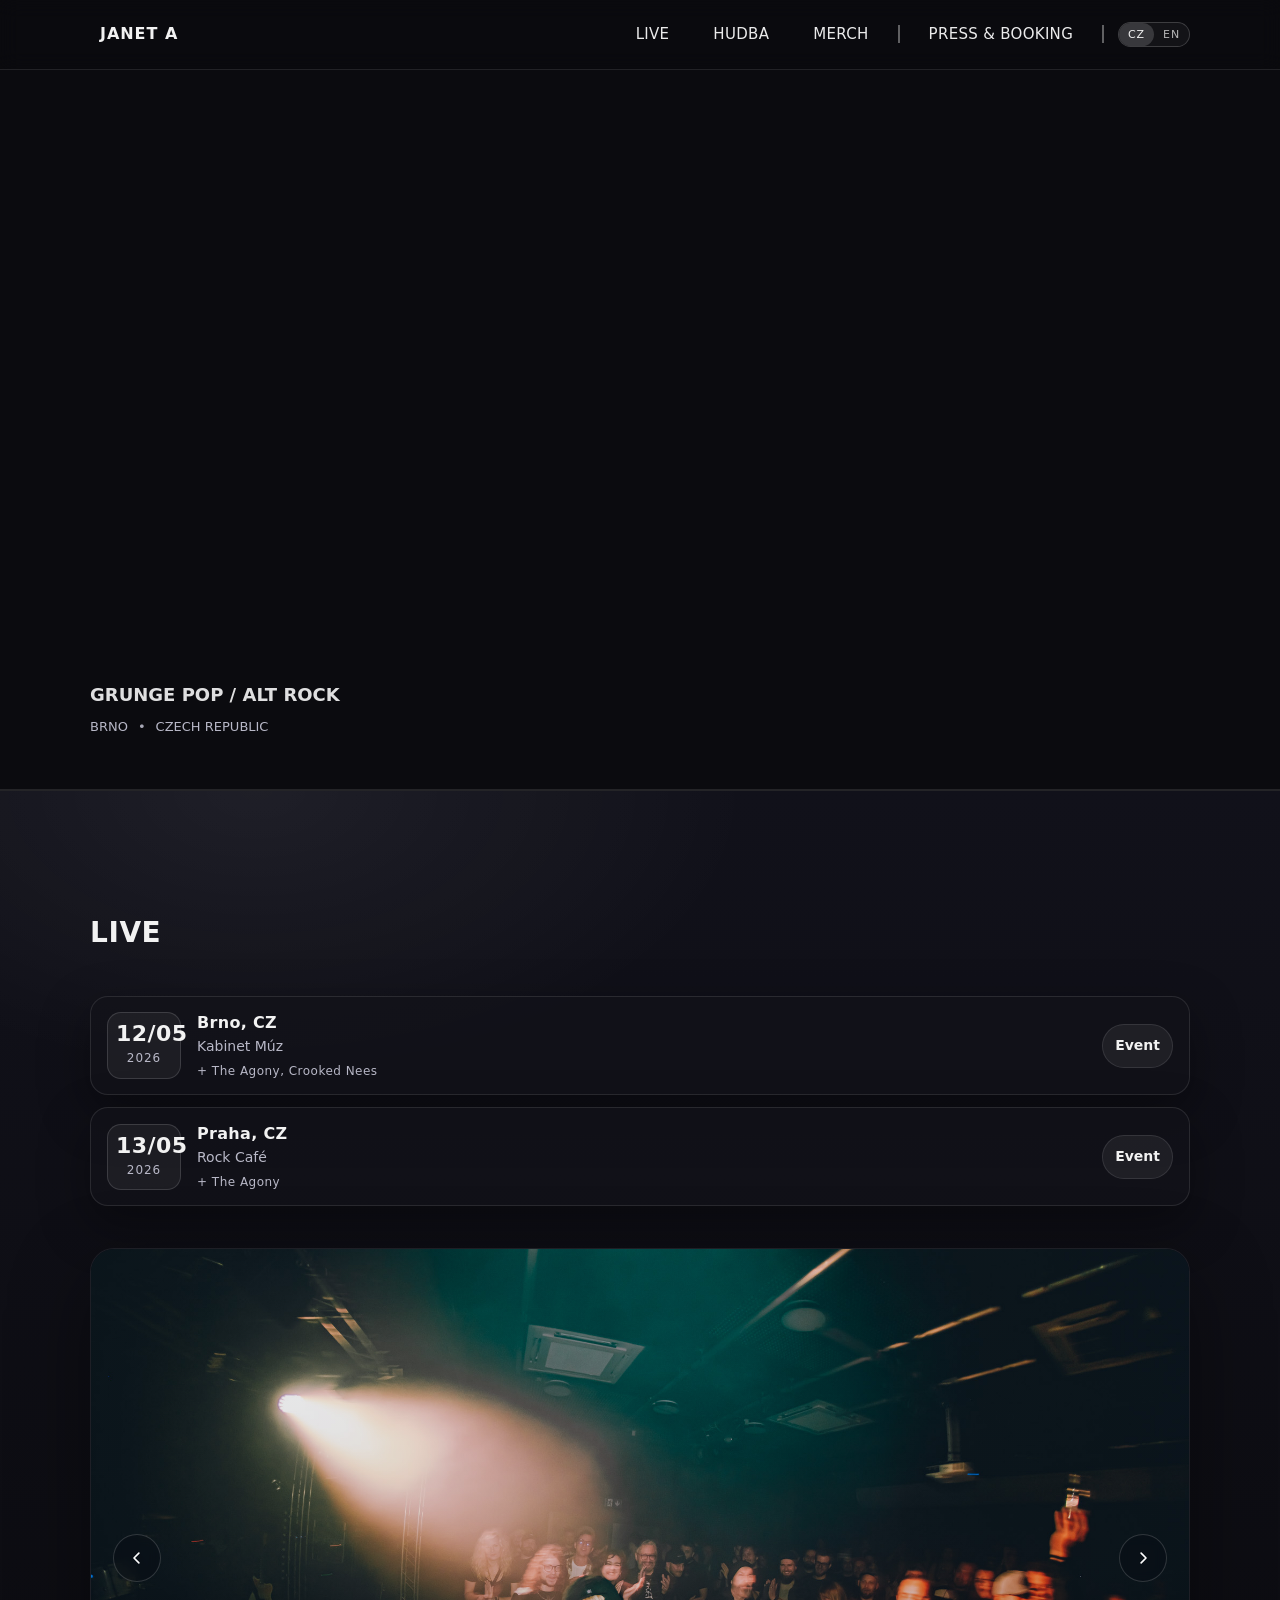
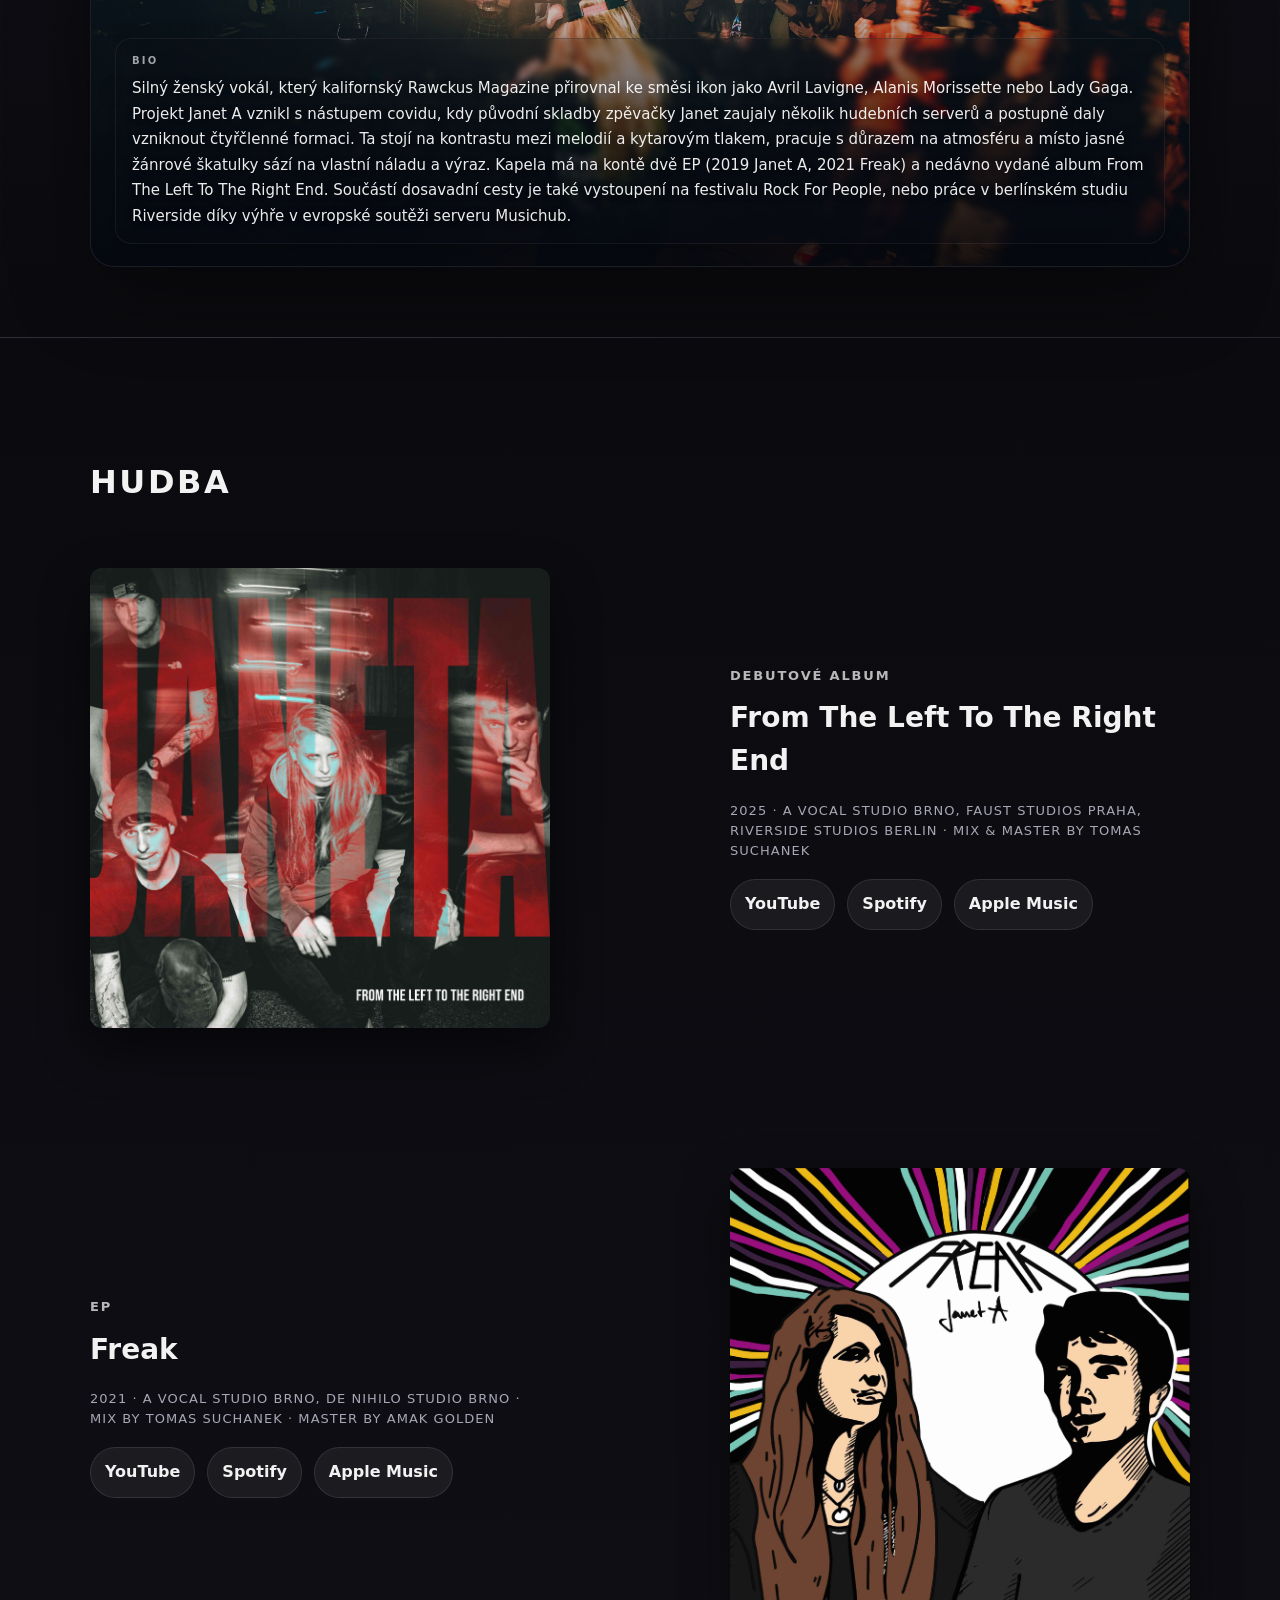
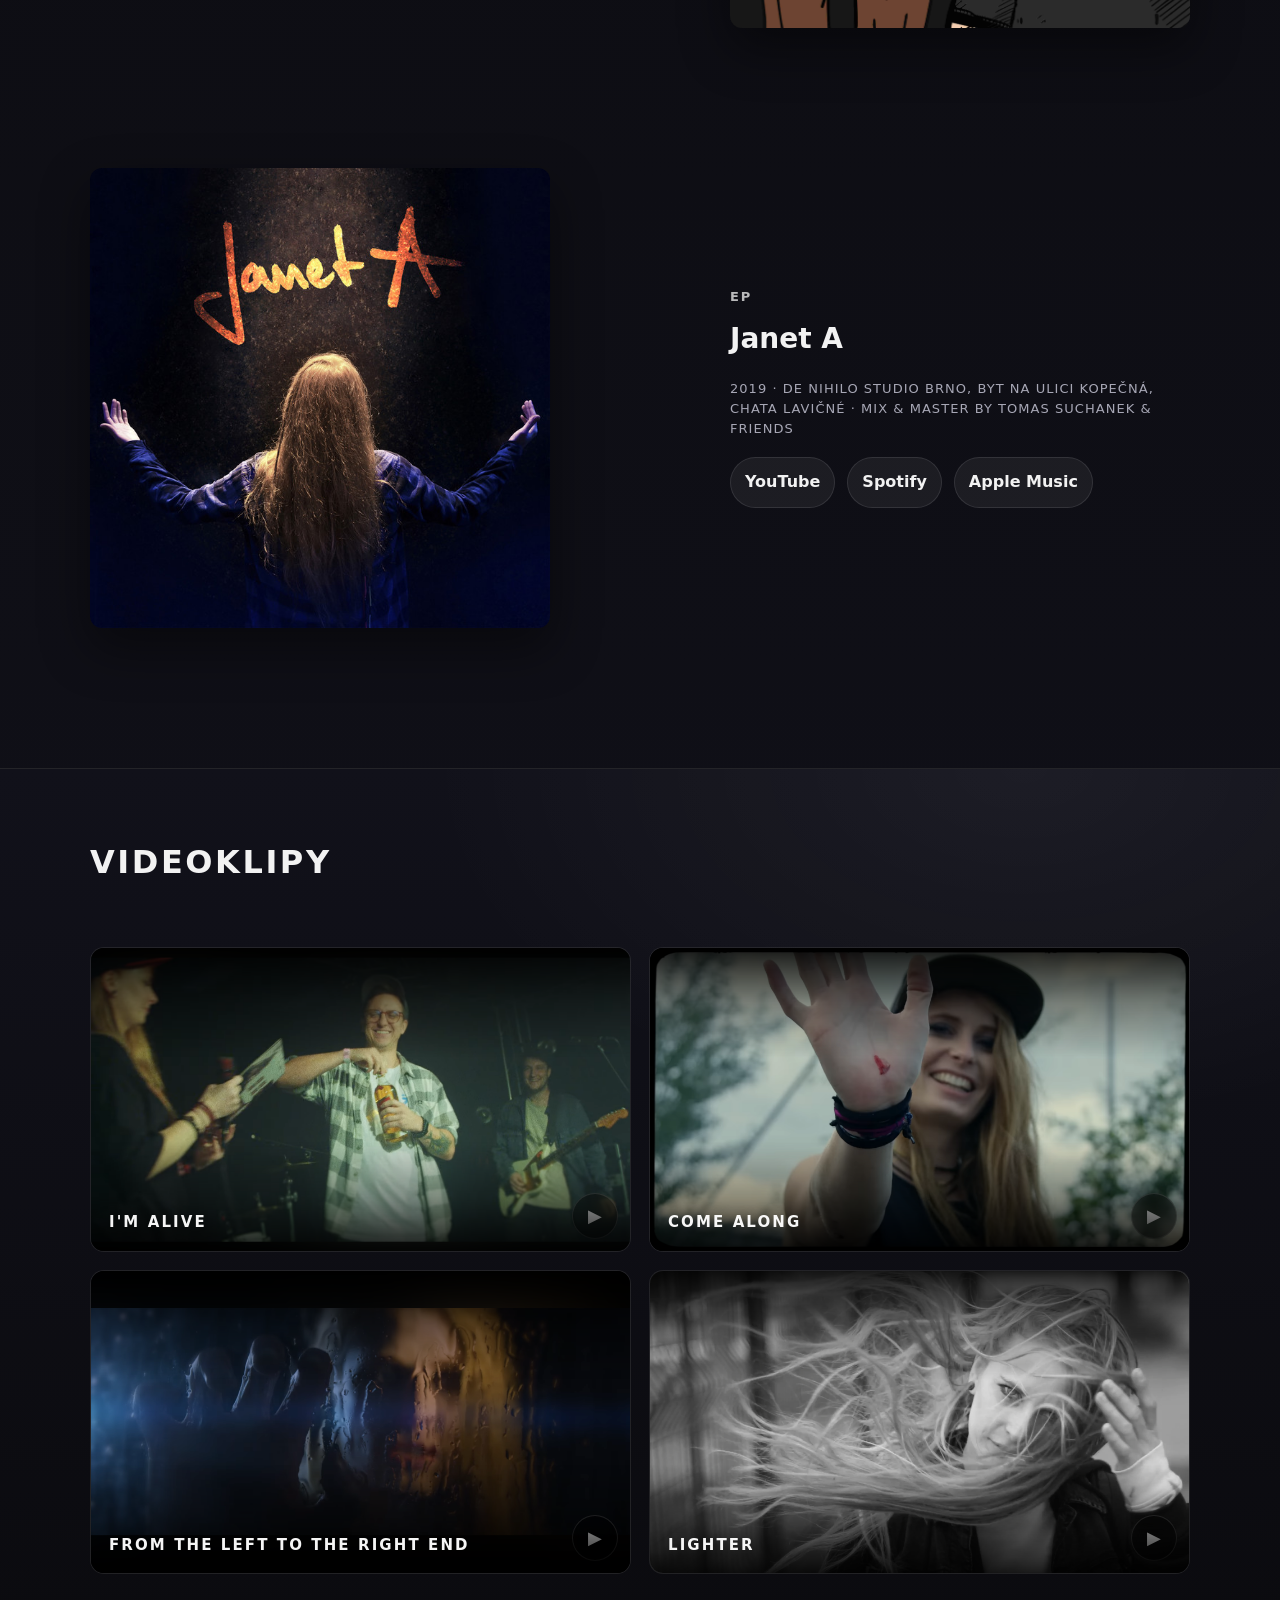
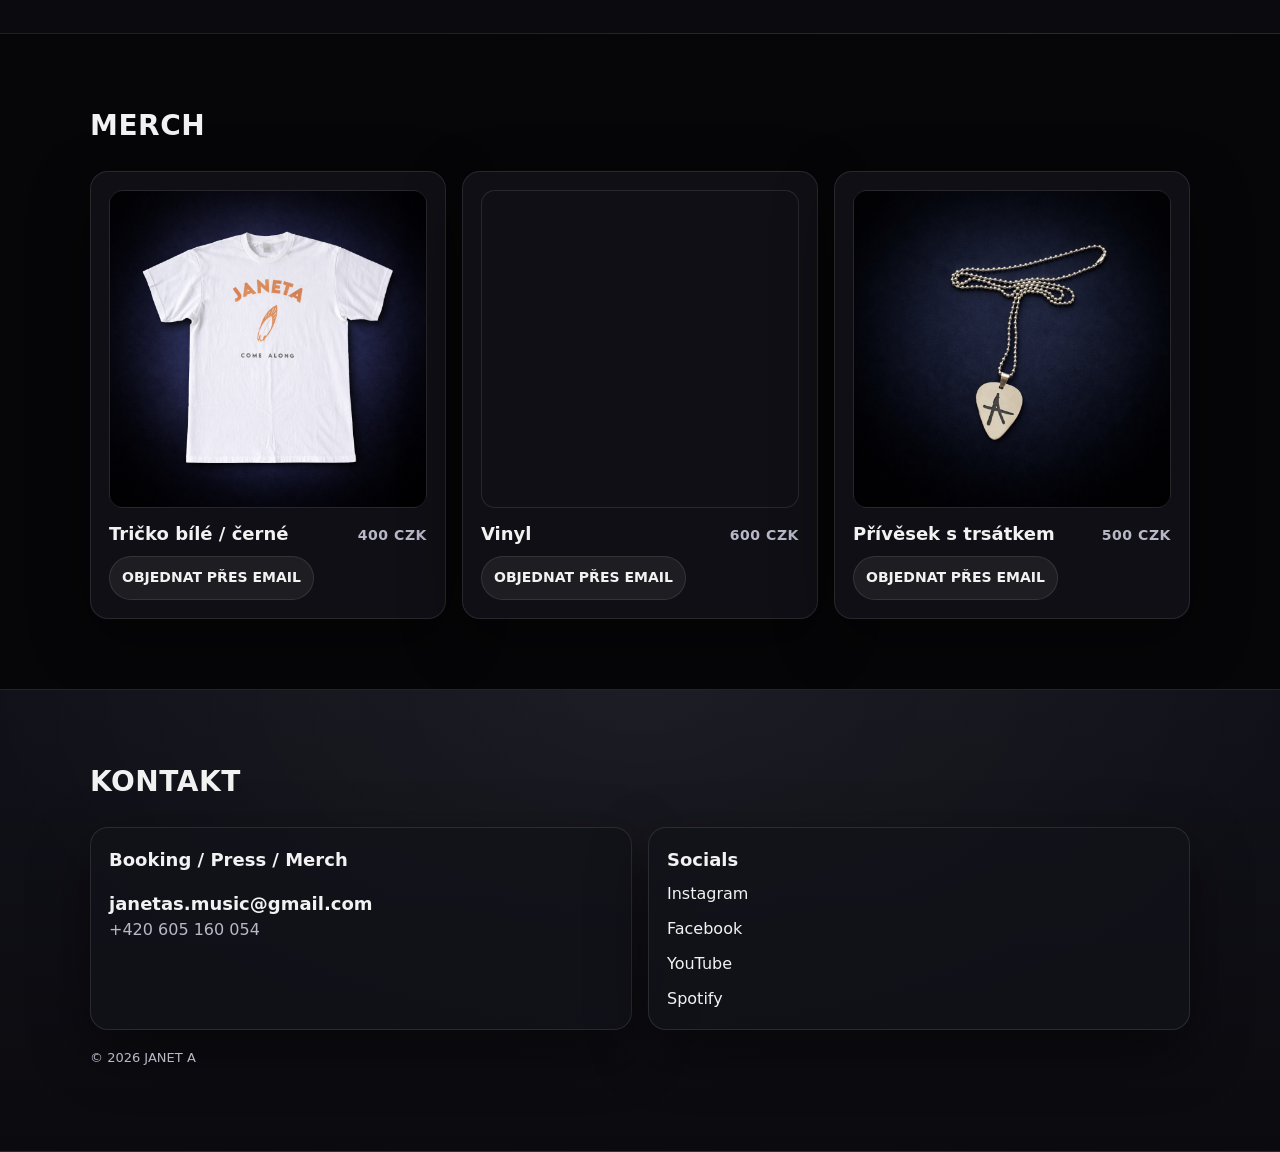
==== commit 5448cd41: "Add files via upload" ====
--- a/index.html
+++ b/index.html
@@ -4,7 +4,8 @@
 <head>
   <meta charset="utf-8" />
   <meta name="viewport" content="width=device-width,initial-scale=1" />
-  <meta name="description" content="JANET A — grunge-pop / alt rock. Music, merch, booking." />
+  <meta name="description"
+    content="Janet A is a grunge-pop / alt rock band from Brno. Listen to our debut album, explore merch and check upcoming shows." />
   <title>JANET A | GRUNGE POP</title>
 
   <meta property="og:title" content="Janet A | Grunge Pop">
@@ -80,19 +81,12 @@
 
       <div class="wrap hero-inner">
         <div class="hero-card">
-          <p class="hero-subtitle">Grunge-pop / alt rock</p>
-
-          <div class="hero-ctas">
-            <a class="btn" href="#shows">Live</a>
-            <a class="btn" href="#music">Hudba</a>
-            <a class="btn" href="#clips">Video</a>
-            <a class="btn" href="#merch">Merch</a>
-          </div>
+          <p class="hero-subtitle">GRUNGE POP / ALT ROCK</p>
 
           <div class="hero-meta">
-            <span>Brno</span>
+            <span>BRNO</span>
             <span class="dot">•</span>
-            <span>Czech Republic</span>
+            <span>CZECH REPUBLIC</span>
           </div>
         </div>
       </div>
@@ -372,7 +366,8 @@
           </article>
 
           <article class="product card">
-            <div class="thumb" role="img" aria-label="Vinyl" style="background-image: url('img/merch/vinyl.jpg');">
+            <div class="thumb vinyl-toggle" role="img" aria-label="Vinyl" data-prehover="img/merch/vinyl-prehover.jpg"
+              data-hover="img/merch/vinyl-hover.jpg" style="background-image: url('img/merch/vinyl-prehover.jpg');">
             </div>
 
             <div class="product-meta">
@@ -562,6 +557,41 @@
       render(0);
     })();
   </script>
+
+  <script>
+    // merch vinyl hover
+    document.querySelectorAll(".vinyl-toggle").forEach((el) => {
+      const prehover = el.dataset.prehover;
+      const hover = el.dataset.hover;
+
+      let timeout = null;
+      let isHovering = false;
+
+      function setPrehover() {
+        el.style.backgroundImage = `url('${prehover}')`;
+      }
+
+      function setHover() {
+        el.style.backgroundImage = `url('${hover}')`;
+      }
+
+      el.addEventListener("mouseenter", () => {
+        isHovering = true;
+        setHover();
+
+        clearTimeout(timeout);
+        timeout = setTimeout(() => {
+          if (isHovering) setPrehover();
+        }, 3000);
+      });
+
+      el.addEventListener("mouseleave", () => {
+        isHovering = false;
+        clearTimeout(timeout);
+        setPrehover();
+      });
+    });
+  </script>
 </body>
 
 </html>
--- a/style.css
+++ b/style.css
@@ -94,9 +94,15 @@
   text-decoration: none;
 }
 
+.brand-logo {
+  display: block;
+  height: 40px;
+  width: 100px;
+}
+
 .brand-mark {
   padding: 8px 10px;
-  border: 1px solid var(--line);
+  border: 0px solid var(--line);
   border-radius: 999px;
 }
 
@@ -187,8 +193,9 @@
 }
 
 .hero-subtitle {
-  margin: 0 0 18px;
-  font-size: 20px;
+  margin: 0 0 8px;
+  font-weight: 600;
+  font-size: 18px;
   max-width: 58ch;
   opacity: .92;
 }
--- a/style.css
+++ b/style.css
@@ -94,9 +94,15 @@
   text-decoration: none;
 }
 
+.brand-logo {
+  display: block;
+  height: 40px;
+  width: 100px;
+}
+
 .brand-mark {
   padding: 8px 10px;
-  border: 1px solid var(--line);
+  border: 0px solid var(--line);
   border-radius: 999px;
 }
 
@@ -187,8 +193,9 @@
 }
 
 .hero-subtitle {
-  margin: 0 0 18px;
-  font-size: 20px;
+  margin: 0 0 8px;
+  font-weight: 600;
+  font-size: 18px;
   max-width: 58ch;
   opacity: .92;
 }
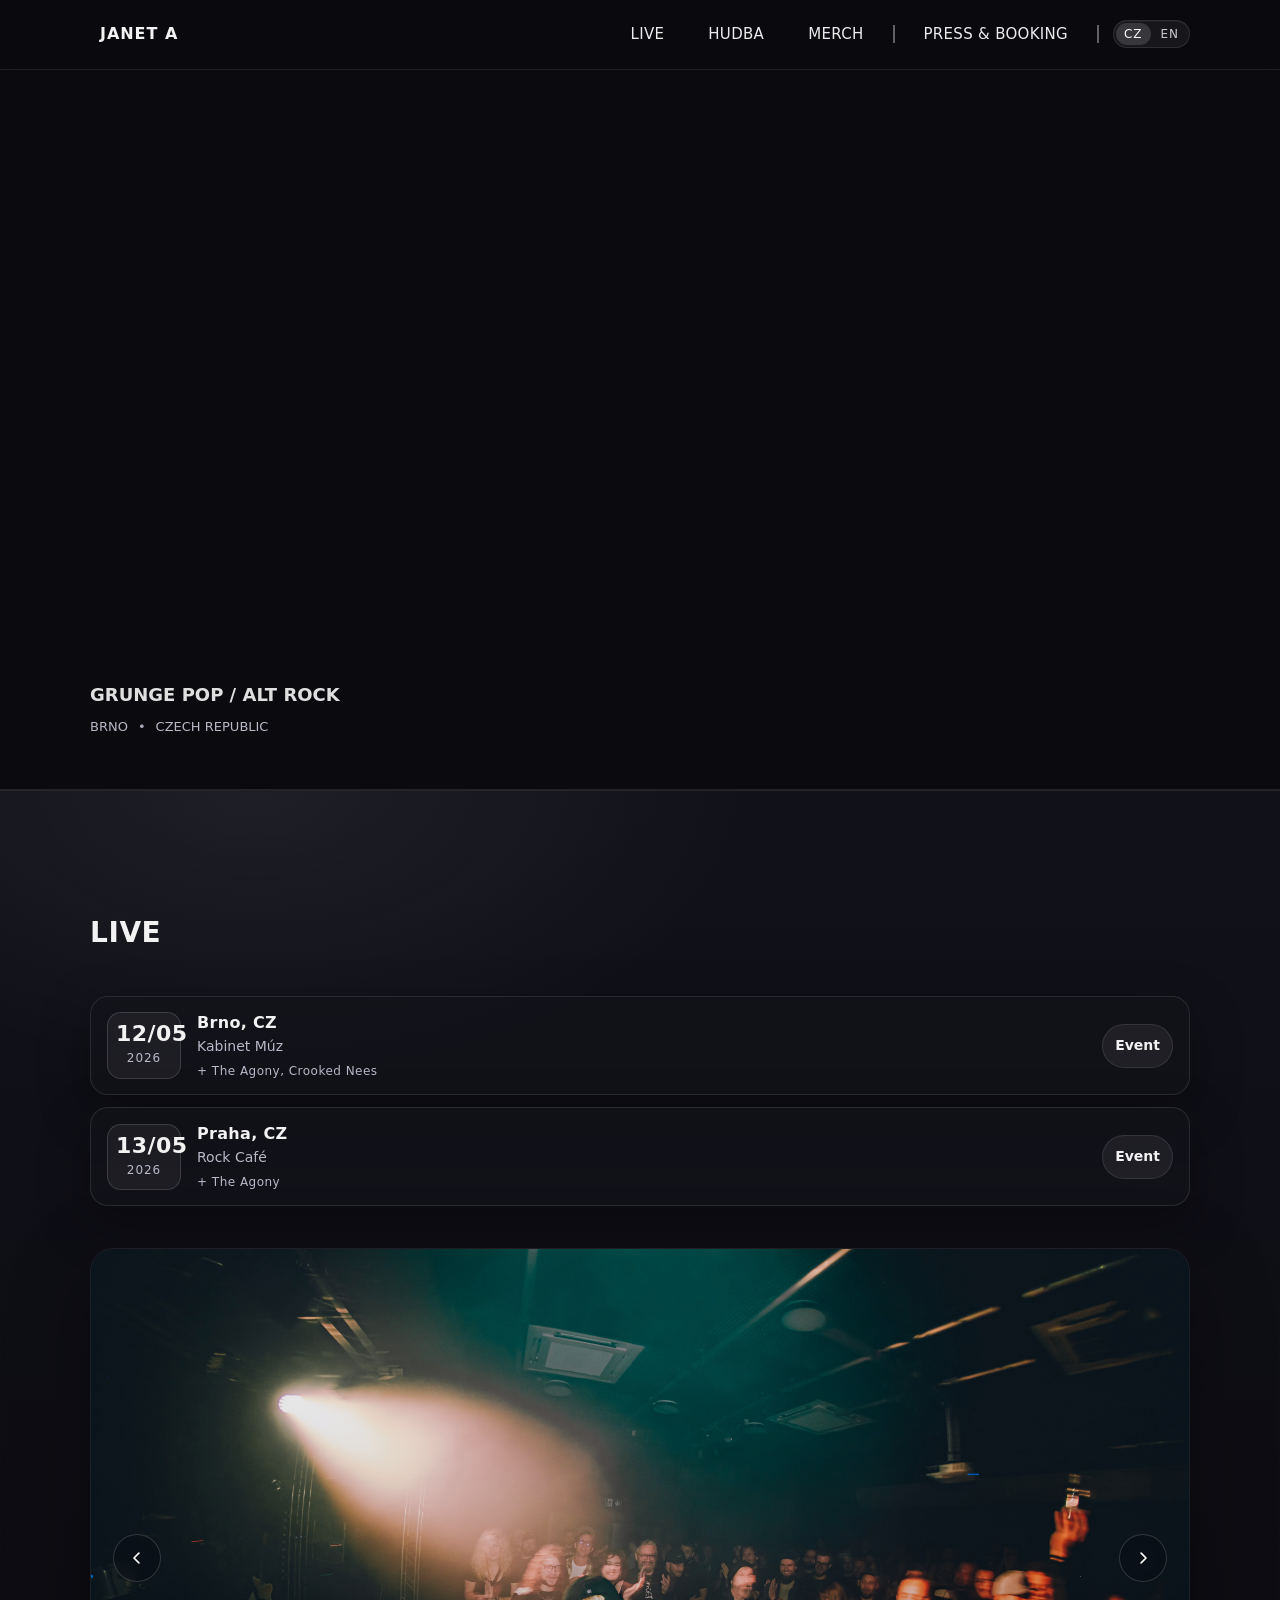
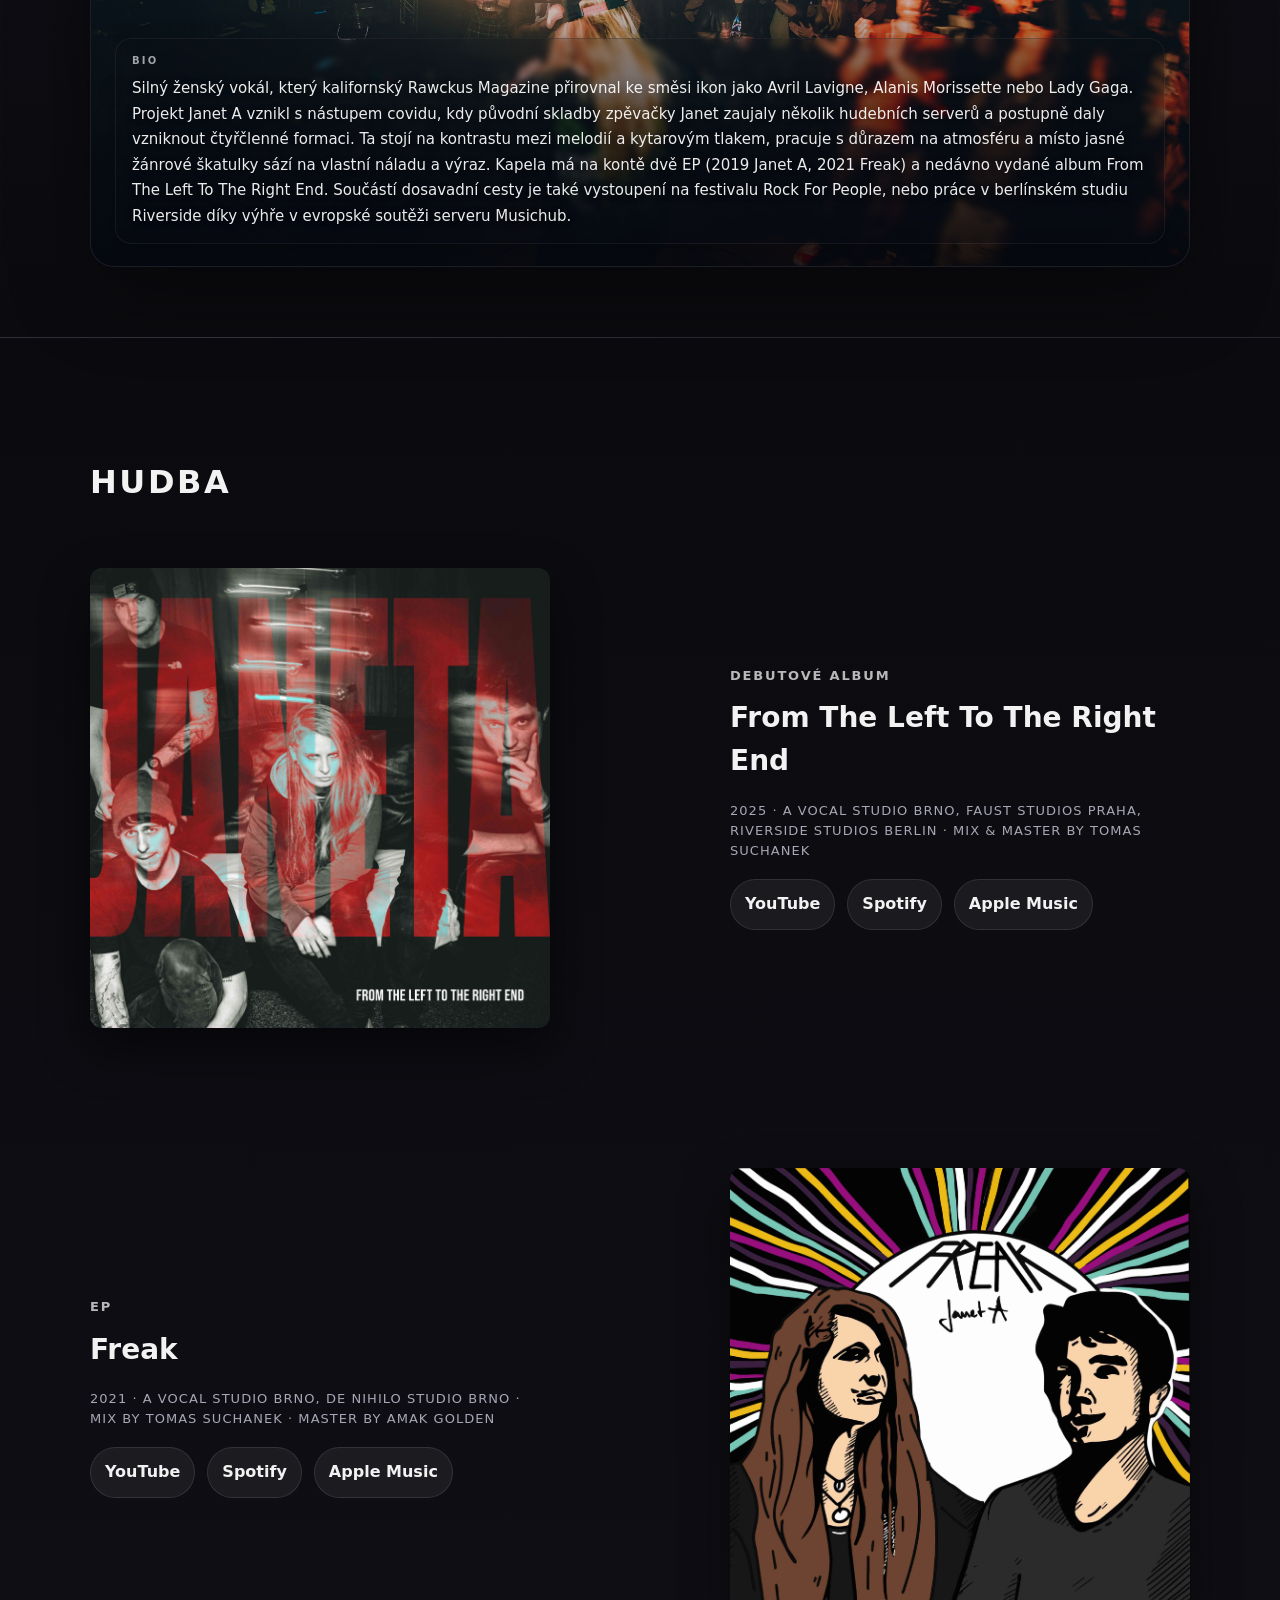
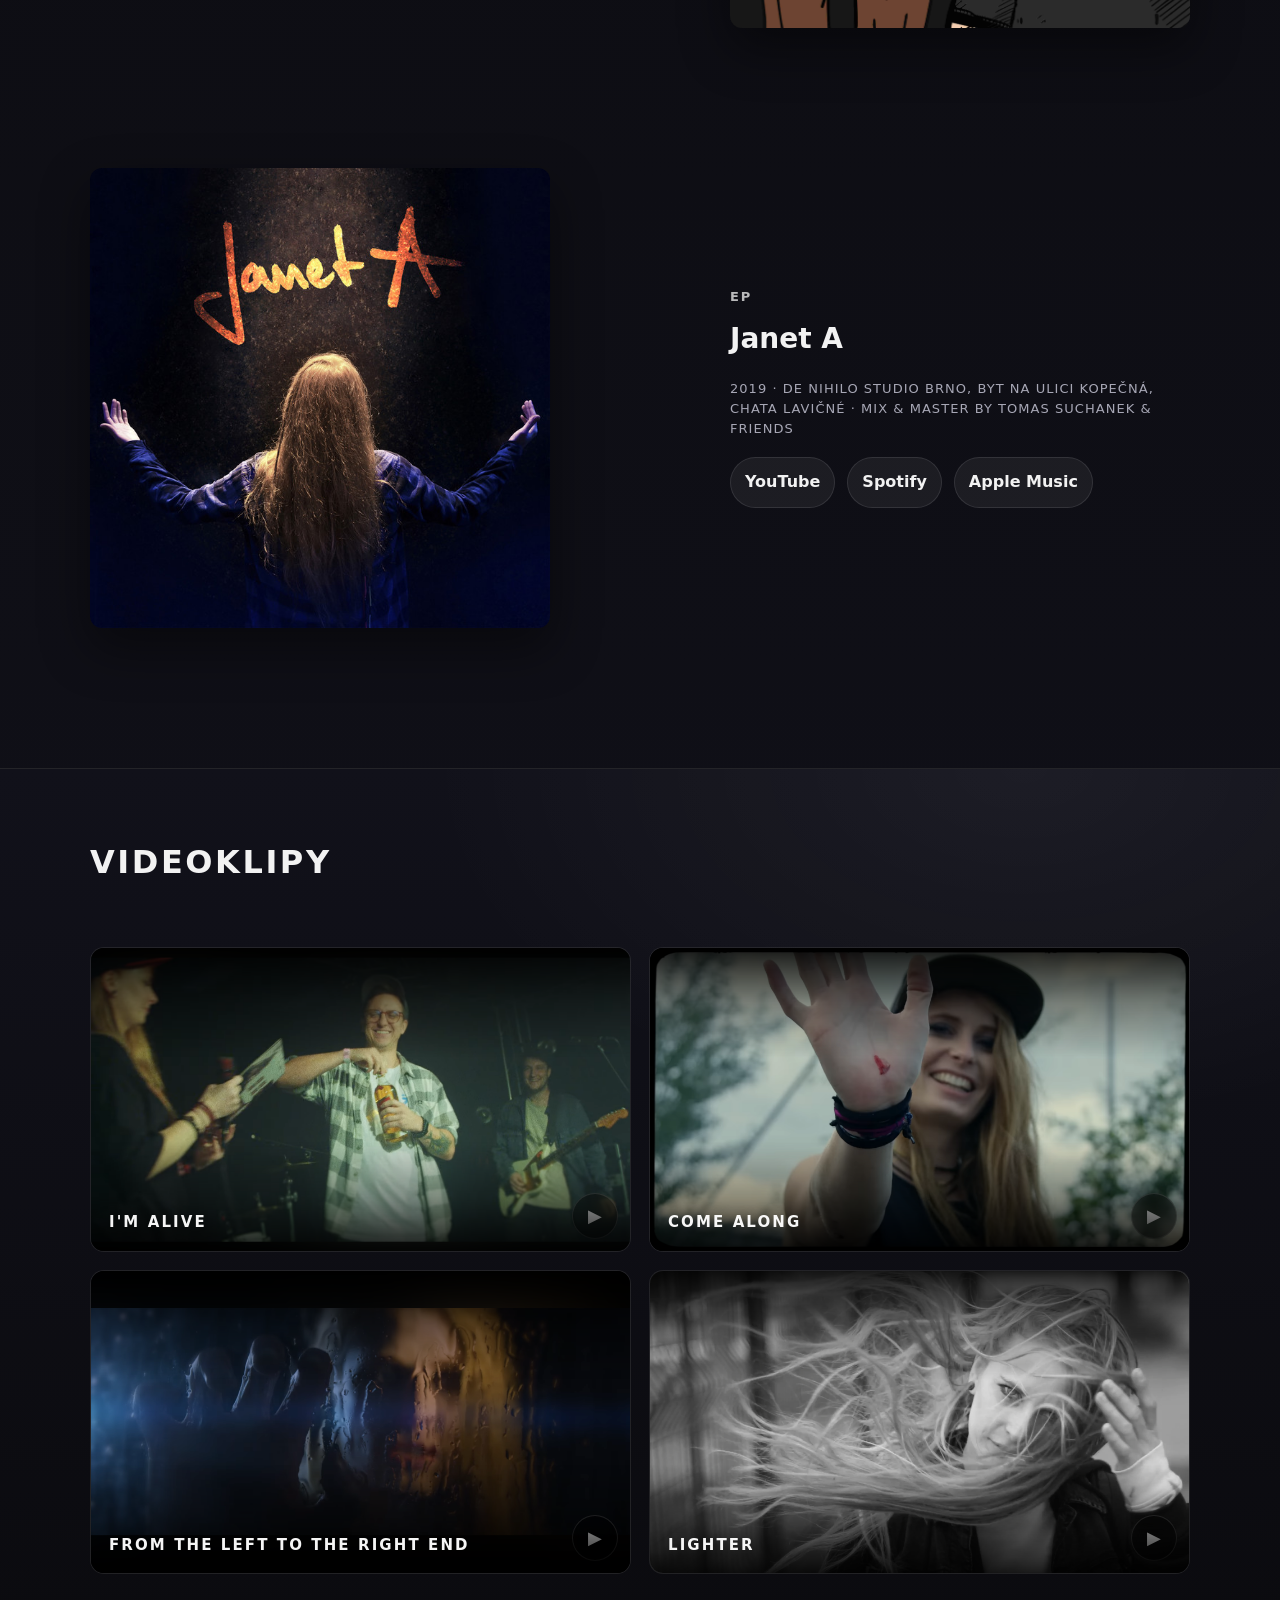
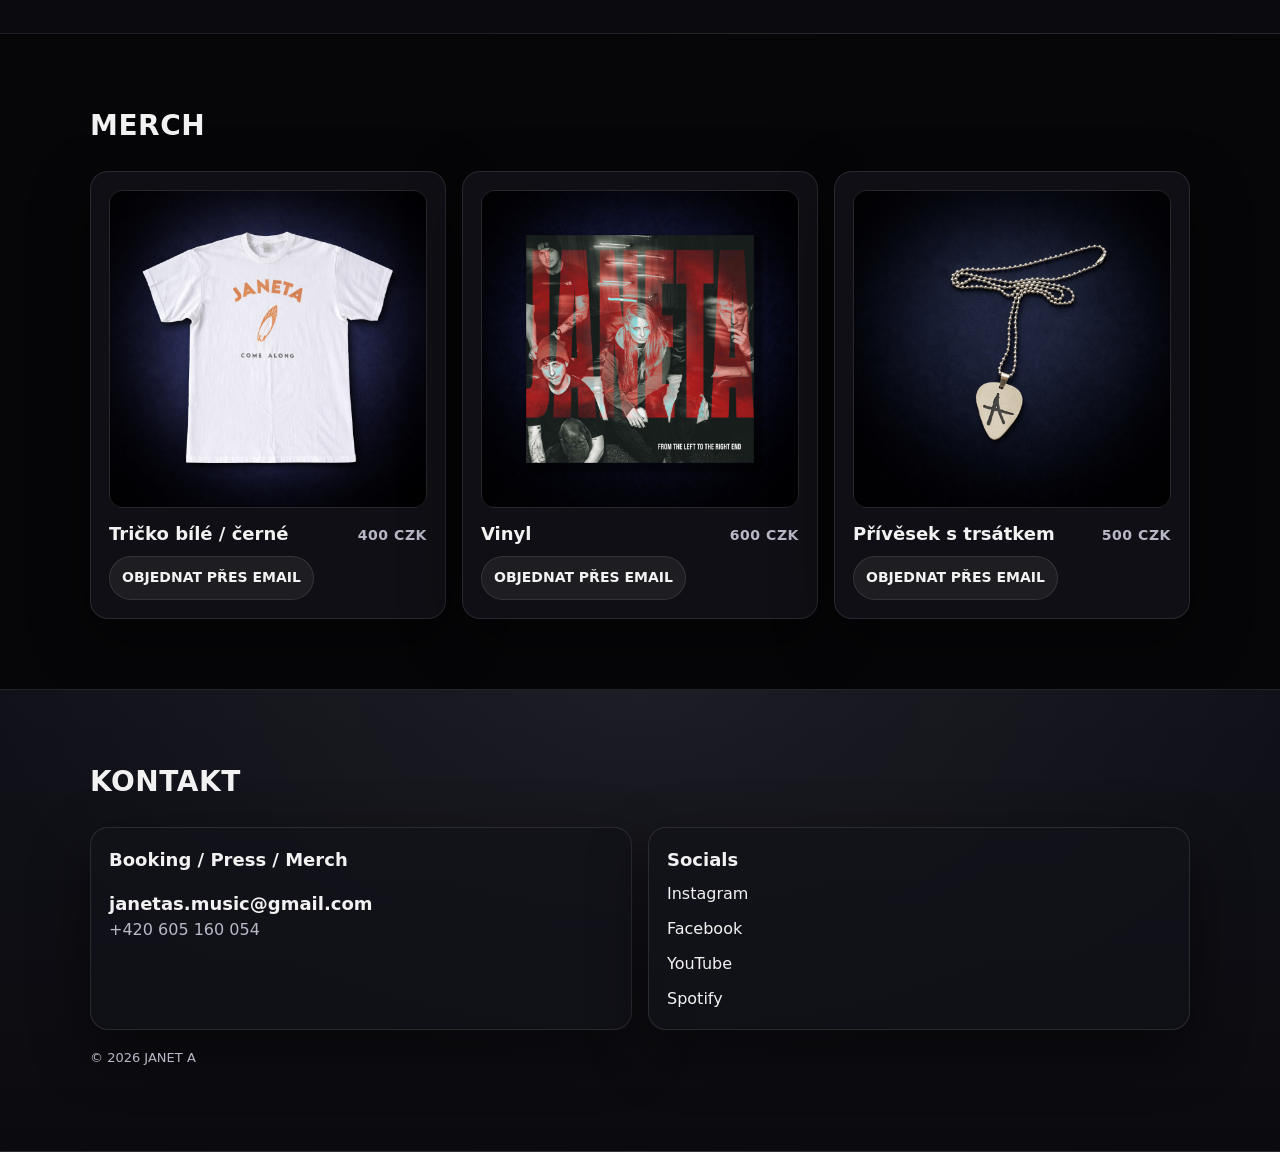
==== commit 23d35664: "Add files via upload" ====
--- a/index.html
+++ b/index.html
@@ -46,26 +46,33 @@
 <body>
   <a class="skip-link" href="#music">Přeskočit na obsah</a>
   <div id="top" aria-hidden="true"></div>
-  <header class="site-header">
+    <header class="site-header">
     <div class="wrap header-inner">
       <a class="brand" href="#top" aria-label="JANET A domů">
         <span class="brand-mark">JANET A</span>
       </a>
 
-      <nav class="nav" aria-label="Hlavní navigace">
-        <a href="#shows">LIVE</a>
-        <a href="#music">HUDBA</a>
-        <a href="#merch">MERCH</a>
-        <span class="nav-sep" aria-hidden="true"></span>
-        <a href="media.html">PRESS & BOOKING</a>
-
-        <span class="nav-sep" aria-hidden="true"></span>
+      <div class="header-actions">
+        <nav class="nav" id="site-nav" aria-label="Hlavní navigace">
+          <a href="#shows">LIVE</a>
+          <a href="#music">HUDBA</a>
+          <a href="#merch">MERCH</a>
+          <span class="nav-sep" aria-hidden="true"></span>
+          <a href="media.html">PRESS & BOOKING</a>
+          <span class="nav-sep" aria-hidden="true"></span>
+        </nav>
 
         <div class="lang-switch" aria-label="Language">
           <a class="lang is-active" href="index.html" aria-current="page">CZ</a>
           <a class="lang" href="index-en.html">EN</a>
         </div>
-      </nav>
+
+        <button class="nav-toggle" type="button" aria-expanded="false" aria-controls="site-nav" aria-label="Otevřít menu">
+          <span></span>
+          <span></span>
+          <span></span>
+        </button>
+      </div>
     </div>
   </header>
 
@@ -592,6 +599,54 @@
       });
     });
   </script>
+  <script>
+    document.addEventListener('DOMContentLoaded', () => {
+      const yearEl = document.getElementById('year');
+      if (yearEl) yearEl.textContent = new Date().getFullYear();
+
+      const toggle = document.querySelector('.nav-toggle');
+      const nav = document.getElementById('site-nav');
+      if (!toggle || !nav) return;
+
+      const setMenuState = (open) => {
+        toggle.setAttribute('aria-expanded', String(open));
+        nav.classList.toggle('is-open', open);
+        document.body.classList.toggle('menu-open', open);
+      };
+
+      const closeMenu = () => setMenuState(false);
+
+      toggle.addEventListener('click', (event) => {
+        event.preventDefault();
+        event.stopPropagation();
+        const isOpen = toggle.getAttribute('aria-expanded') === 'true';
+        setMenuState(!isOpen);
+      });
+
+      nav.querySelectorAll('a').forEach((link) => {
+        link.addEventListener('click', () => {
+          if (window.innerWidth <= 900) closeMenu();
+        });
+      });
+
+      document.addEventListener('click', (event) => {
+        if (window.innerWidth > 900) return;
+        if (!nav.contains(event.target) && !toggle.contains(event.target)) {
+          closeMenu();
+        }
+      });
+
+      document.addEventListener('keydown', (event) => {
+        if (event.key === 'Escape') closeMenu();
+      });
+
+      window.addEventListener('resize', () => {
+        if (window.innerWidth > 900) {
+          closeMenu();
+        }
+      });
+    });
+  </script>
 </body>
 
 </html>
--- a/style.css
+++ b/style.css
@@ -94,11 +94,6 @@
   text-decoration: none;
 }
 
-.brand-logo {
-  display: block;
-  height: 40px;
-  width: 100px;
-}
 
 .brand-mark {
   padding: 8px 10px;
@@ -1203,37 +1198,96 @@
 
 .lang-switch {
   display: inline-flex;
-  border: 1px solid rgba(255, 255, 255, .18);
+  align-items: center;
+  gap: 2px;
+  padding: 2px;
+  border: 1px solid rgba(255, 255, 255, .10);
   border-radius: 999px;
-  overflow: hidden;
-  background: rgba(255, 255, 255, .04);
+  background: rgba(255, 255, 255, .06);
+  box-shadow: inset 0 1px 0 rgba(255, 255, 255, .04);
 }
 
 .lang-switch .lang {
-  padding: 6px 9px;
-  font-size: 11px;
+  padding: 5px 8px;
+  border-radius: 999px;
+  font-size: 12px;
+  font-weight: 400;
   letter-spacing: .08em;
   text-transform: uppercase;
   line-height: 1;
   text-decoration: none;
-  opacity: .75;
+  color: rgba(255, 255, 255, .78);
+  opacity: 1;
   border: 0;
+  transition: background .25s ease, color .25s ease, opacity .25s ease;
 }
 
 .lang-switch .lang:hover {
-  background: rgba(255, 255, 255, .10);
-  opacity: 1;
+  background: rgba(255, 255, 255, .08);
+  color: rgba(255, 255, 255, .98);
   text-decoration: none;
 }
 
 .lang-switch .lang.is-active,
 .lang-switch .lang[aria-current="page"] {
-  background: rgba(255, 255, 255, .16);
-  opacity: 1;
-}
-
-.lang-switch .lang {
-  transition: background .25s ease, opacity .25s ease;
+  background: rgba(255, 255, 255, .14);
+  color: rgba(255, 255, 255, .98);
+}
+
+
+.header-actions {
+  display: flex;
+  align-items: center;
+  gap: 14px;
+}
+
+.nav-toggle {
+  display: none;
+  align-items: center;
+  justify-content: center;
+  flex-direction: column;
+  gap: 4px;
+  width: 42px;
+  height: 42px;
+  padding: 0;
+  border: 1px solid transparent;
+  border-radius: 999px;
+  background: transparent;
+  color: var(--text);
+  cursor: pointer;
+}
+
+.nav-toggle {
+  -webkit-appearance: none;
+  appearance: none;
+  touch-action: manipulation;
+  position: relative;
+  z-index: 32;
+}
+
+.nav-toggle:hover {
+  background: rgba(255, 255, 255, .12);
+}
+
+.nav-toggle span {
+  display: block;
+  width: 18px;
+  height: 2px;
+  border-radius: 999px;
+  background: currentColor;
+  transition: transform .25s ease, opacity .25s ease;
+}
+
+.nav-toggle[aria-expanded="true"] span:nth-child(1) {
+  transform: translateY(6px) rotate(45deg);
+}
+
+.nav-toggle[aria-expanded="true"] span:nth-child(2) {
+  opacity: 0;
+}
+
+.nav-toggle[aria-expanded="true"] span:nth-child(3) {
+  transform: translateY(-6px) rotate(-45deg);
 }
 
 /* ===========================
@@ -1369,57 +1423,94 @@
 
 }
 
-/* ===========================
-   Mobile header / nav fix
-=========================== */
+
 @media (max-width: 900px) {
 
-  /* ať sticky sedí i na iPhonech se "safe area" */
   .site-header {
     top: env(safe-area-inset-top);
     background: rgba(11, 11, 15, 0.92);
-    /* víc opaque = méně “jank” při scrollu */
     backdrop-filter: blur(10px);
   }
 
   .header-inner {
+    display: grid;
+    grid-template-columns: minmax(0, 1fr) auto auto;
+    align-items: center;
+    gap: 10px;
     padding: 10px 0;
-    gap: 10px;
-  }
-
-  /* nav v jednom řádku, scrollovatelný */
+    position: relative;
+  }
+
+  .header-actions {
+    display: contents;
+  }
+
+  .brand,
+  .brand-mark {
+    white-space: nowrap;
+  }
+
+  .brand {
+    grid-column: 1;
+    min-width: 0;
+    flex-shrink: 1;
+  }
+
+  .brand-mark {
+    padding: 6px 10px;
+  }
+
+  .lang-switch {
+    grid-column: 2;
+    justify-self: center;
+    flex-shrink: 0;
+  }
+
+  .lang-switch .lang {
+    padding: 4px 10px;
+    font-size: 12px;
+  }
+
+  .nav-toggle {
+    grid-column: 3;
+    justify-self: end;
+    display: inline-flex;
+    flex-shrink: 0;
+  }
+
   .nav {
-    flex-wrap: nowrap;
-    overflow-x: auto;
-    overflow-y: hidden;
-    -webkit-overflow-scrolling: touch;
-    scrollbar-width: none;
-    /* Firefox */
-    gap: 8px;
-    max-width: 100%;
-  }
-
-  .nav::-webkit-scrollbar {
+    grid-column: 1 / -1;
     display: none;
-  }
-
-  /* Chrome/Safari */
+    flex-direction: column;
+    align-items: stretch;
+    gap: 6px;
+    width: 100%;
+    margin-top: 0;
+    padding: 10px;
+    border: 1px solid var(--line);
+    border-radius: 18px;
+    background: rgba(18, 18, 26, .96);
+    box-shadow: var(--shadow);
+    position: absolute;
+    top: calc(100% + 8px);
+    left: 0;
+    right: 0;
+    z-index: 31;
+  }
+
+  .nav.is-open {
+    display: flex;
+  }
 
   .nav a {
     white-space: nowrap;
-    padding: 8px 10px;
+    padding: 12px 14px;
     font-size: 14px;
-  }
-
-  /* separátory zbytečně rozbíjí řádek */
+    border: 1px solid transparent;
+  }
+
   .nav-sep {
     display: none;
-  }
-
-  /* language switch ať je kompaktní */
-  .lang-switch .lang {
-    padding: 6px 8px;
-    font-size: 10px;
   }
 }
 
@@ -1524,28 +1615,14 @@
   }
 }
 
-@media (max-width: 900px) {
-
-  .header-inner {
-    display: grid;
-    grid-template-columns: auto 1fr auto;
-    align-items: center;
-  }
-
-  .brand {
-    grid-column: 1;
-  }
-
-  .nav {
-    grid-column: 2;
-    overflow-x: auto;
-    flex-wrap: nowrap;
-  }
-
-  .lang-switch {
-    grid-column: 3;
-    flex-shrink: 0;
-    margin-left: 8px;
-  }
-
+@media (max-width: 700px) {
+  .hero-card {
+    width: 100%;
+  }
+
+  .hero-subtitle,
+  .hero-meta {
+    text-align: center;
+    justify-content: center;
+  }
 }
--- a/style.css
+++ b/style.css
@@ -94,11 +94,6 @@
   text-decoration: none;
 }
 
-.brand-logo {
-  display: block;
-  height: 40px;
-  width: 100px;
-}
 
 .brand-mark {
   padding: 8px 10px;
@@ -1203,37 +1198,96 @@
 
 .lang-switch {
   display: inline-flex;
-  border: 1px solid rgba(255, 255, 255, .18);
+  align-items: center;
+  gap: 2px;
+  padding: 2px;
+  border: 1px solid rgba(255, 255, 255, .10);
   border-radius: 999px;
-  overflow: hidden;
-  background: rgba(255, 255, 255, .04);
+  background: rgba(255, 255, 255, .06);
+  box-shadow: inset 0 1px 0 rgba(255, 255, 255, .04);
 }
 
 .lang-switch .lang {
-  padding: 6px 9px;
-  font-size: 11px;
+  padding: 5px 8px;
+  border-radius: 999px;
+  font-size: 12px;
+  font-weight: 400;
   letter-spacing: .08em;
   text-transform: uppercase;
   line-height: 1;
   text-decoration: none;
-  opacity: .75;
+  color: rgba(255, 255, 255, .78);
+  opacity: 1;
   border: 0;
+  transition: background .25s ease, color .25s ease, opacity .25s ease;
 }
 
 .lang-switch .lang:hover {
-  background: rgba(255, 255, 255, .10);
-  opacity: 1;
+  background: rgba(255, 255, 255, .08);
+  color: rgba(255, 255, 255, .98);
   text-decoration: none;
 }
 
 .lang-switch .lang.is-active,
 .lang-switch .lang[aria-current="page"] {
-  background: rgba(255, 255, 255, .16);
-  opacity: 1;
-}
-
-.lang-switch .lang {
-  transition: background .25s ease, opacity .25s ease;
+  background: rgba(255, 255, 255, .14);
+  color: rgba(255, 255, 255, .98);
+}
+
+
+.header-actions {
+  display: flex;
+  align-items: center;
+  gap: 14px;
+}
+
+.nav-toggle {
+  display: none;
+  align-items: center;
+  justify-content: center;
+  flex-direction: column;
+  gap: 4px;
+  width: 42px;
+  height: 42px;
+  padding: 0;
+  border: 1px solid transparent;
+  border-radius: 999px;
+  background: transparent;
+  color: var(--text);
+  cursor: pointer;
+}
+
+.nav-toggle {
+  -webkit-appearance: none;
+  appearance: none;
+  touch-action: manipulation;
+  position: relative;
+  z-index: 32;
+}
+
+.nav-toggle:hover {
+  background: rgba(255, 255, 255, .12);
+}
+
+.nav-toggle span {
+  display: block;
+  width: 18px;
+  height: 2px;
+  border-radius: 999px;
+  background: currentColor;
+  transition: transform .25s ease, opacity .25s ease;
+}
+
+.nav-toggle[aria-expanded="true"] span:nth-child(1) {
+  transform: translateY(6px) rotate(45deg);
+}
+
+.nav-toggle[aria-expanded="true"] span:nth-child(2) {
+  opacity: 0;
+}
+
+.nav-toggle[aria-expanded="true"] span:nth-child(3) {
+  transform: translateY(-6px) rotate(-45deg);
 }
 
 /* ===========================
@@ -1369,57 +1423,94 @@
 
 }
 
-/* ===========================
-   Mobile header / nav fix
-=========================== */
+
 @media (max-width: 900px) {
 
-  /* ať sticky sedí i na iPhonech se "safe area" */
   .site-header {
     top: env(safe-area-inset-top);
     background: rgba(11, 11, 15, 0.92);
-    /* víc opaque = méně “jank” při scrollu */
     backdrop-filter: blur(10px);
   }
 
   .header-inner {
+    display: grid;
+    grid-template-columns: minmax(0, 1fr) auto auto;
+    align-items: center;
+    gap: 10px;
     padding: 10px 0;
-    gap: 10px;
-  }
-
-  /* nav v jednom řádku, scrollovatelný */
+    position: relative;
+  }
+
+  .header-actions {
+    display: contents;
+  }
+
+  .brand,
+  .brand-mark {
+    white-space: nowrap;
+  }
+
+  .brand {
+    grid-column: 1;
+    min-width: 0;
+    flex-shrink: 1;
+  }
+
+  .brand-mark {
+    padding: 6px 10px;
+  }
+
+  .lang-switch {
+    grid-column: 2;
+    justify-self: center;
+    flex-shrink: 0;
+  }
+
+  .lang-switch .lang {
+    padding: 4px 10px;
+    font-size: 12px;
+  }
+
+  .nav-toggle {
+    grid-column: 3;
+    justify-self: end;
+    display: inline-flex;
+    flex-shrink: 0;
+  }
+
   .nav {
-    flex-wrap: nowrap;
-    overflow-x: auto;
-    overflow-y: hidden;
-    -webkit-overflow-scrolling: touch;
-    scrollbar-width: none;
-    /* Firefox */
-    gap: 8px;
-    max-width: 100%;
-  }
-
-  .nav::-webkit-scrollbar {
+    grid-column: 1 / -1;
     display: none;
-  }
-
-  /* Chrome/Safari */
+    flex-direction: column;
+    align-items: stretch;
+    gap: 6px;
+    width: 100%;
+    margin-top: 0;
+    padding: 10px;
+    border: 1px solid var(--line);
+    border-radius: 18px;
+    background: rgba(18, 18, 26, .96);
+    box-shadow: var(--shadow);
+    position: absolute;
+    top: calc(100% + 8px);
+    left: 0;
+    right: 0;
+    z-index: 31;
+  }
+
+  .nav.is-open {
+    display: flex;
+  }
 
   .nav a {
     white-space: nowrap;
-    padding: 8px 10px;
+    padding: 12px 14px;
     font-size: 14px;
-  }
-
-  /* separátory zbytečně rozbíjí řádek */
+    border: 1px solid transparent;
+  }
+
   .nav-sep {
     display: none;
-  }
-
-  /* language switch ať je kompaktní */
-  .lang-switch .lang {
-    padding: 6px 8px;
-    font-size: 10px;
   }
 }
 
@@ -1524,28 +1615,14 @@
   }
 }
 
-@media (max-width: 900px) {
-
-  .header-inner {
-    display: grid;
-    grid-template-columns: auto 1fr auto;
-    align-items: center;
-  }
-
-  .brand {
-    grid-column: 1;
-  }
-
-  .nav {
-    grid-column: 2;
-    overflow-x: auto;
-    flex-wrap: nowrap;
-  }
-
-  .lang-switch {
-    grid-column: 3;
-    flex-shrink: 0;
-    margin-left: 8px;
-  }
-
+@media (max-width: 700px) {
+  .hero-card {
+    width: 100%;
+  }
+
+  .hero-subtitle,
+  .hero-meta {
+    text-align: center;
+    justify-content: center;
+  }
 }
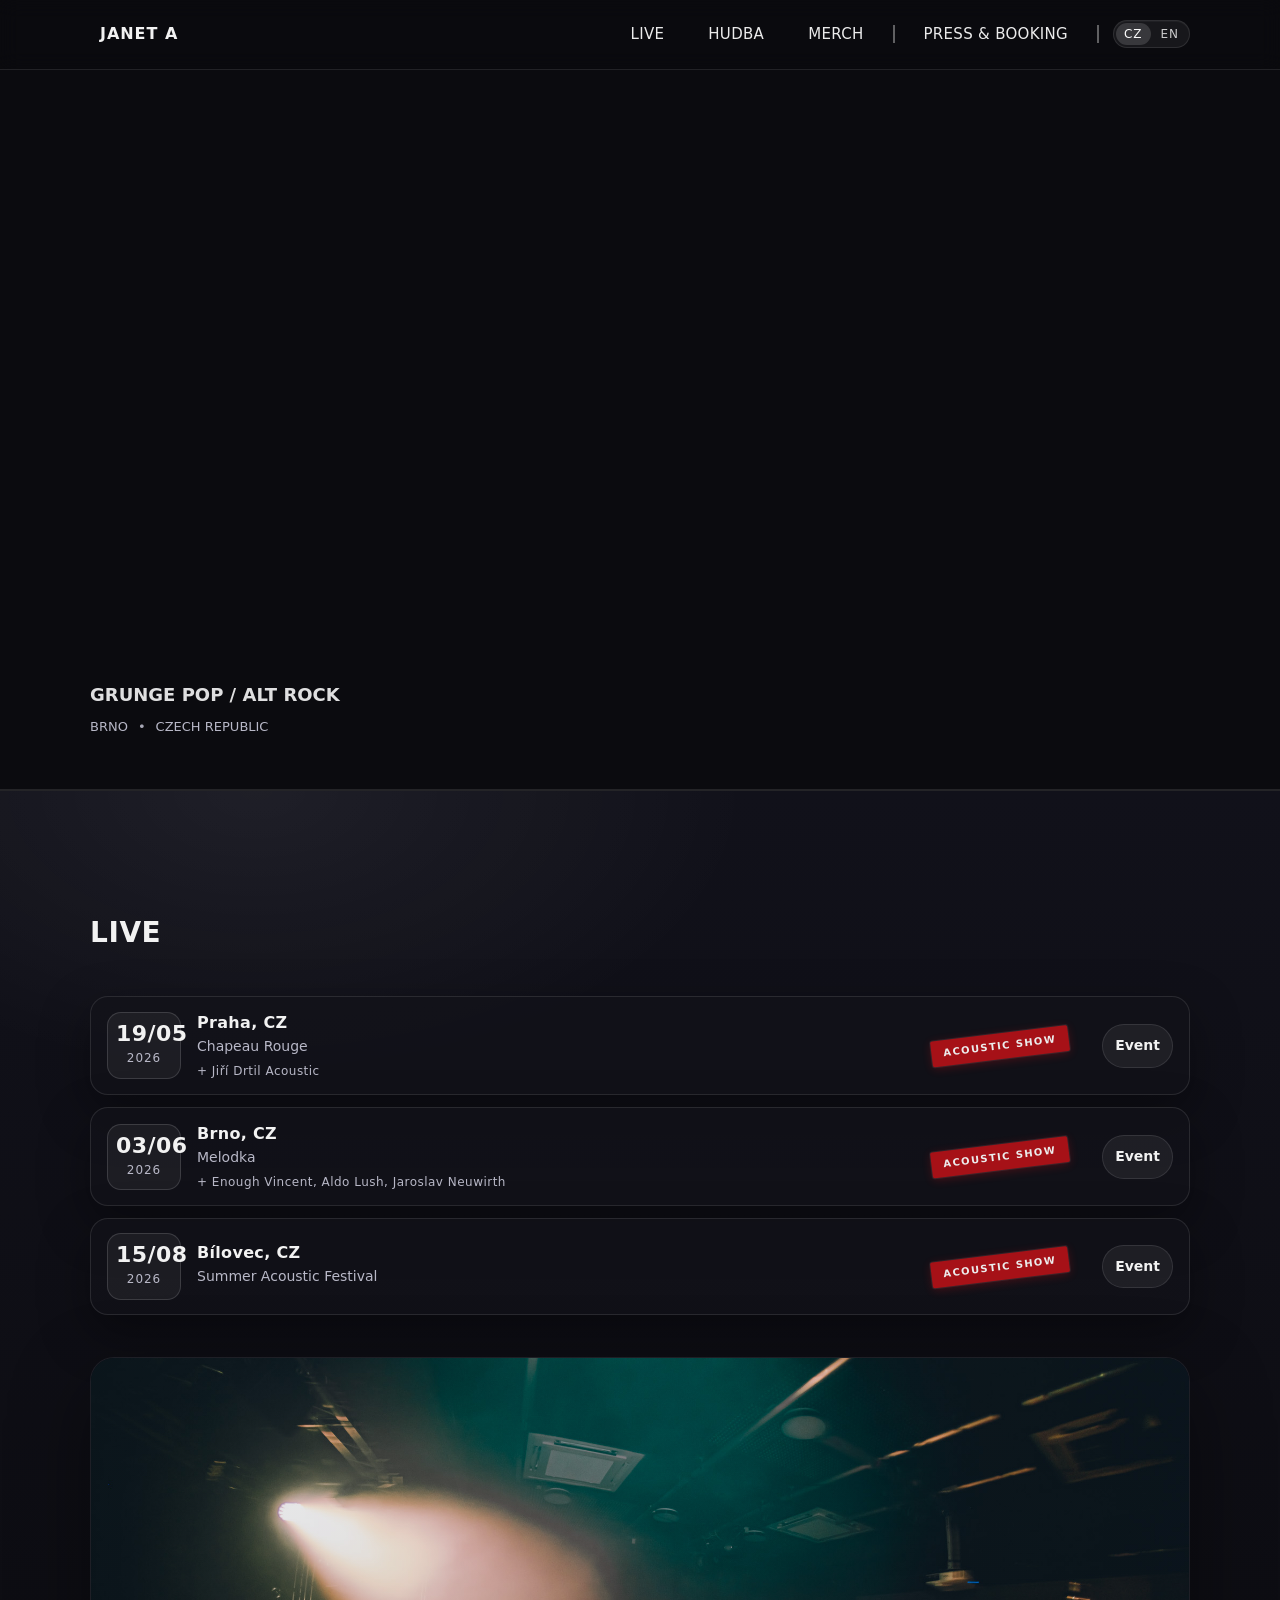
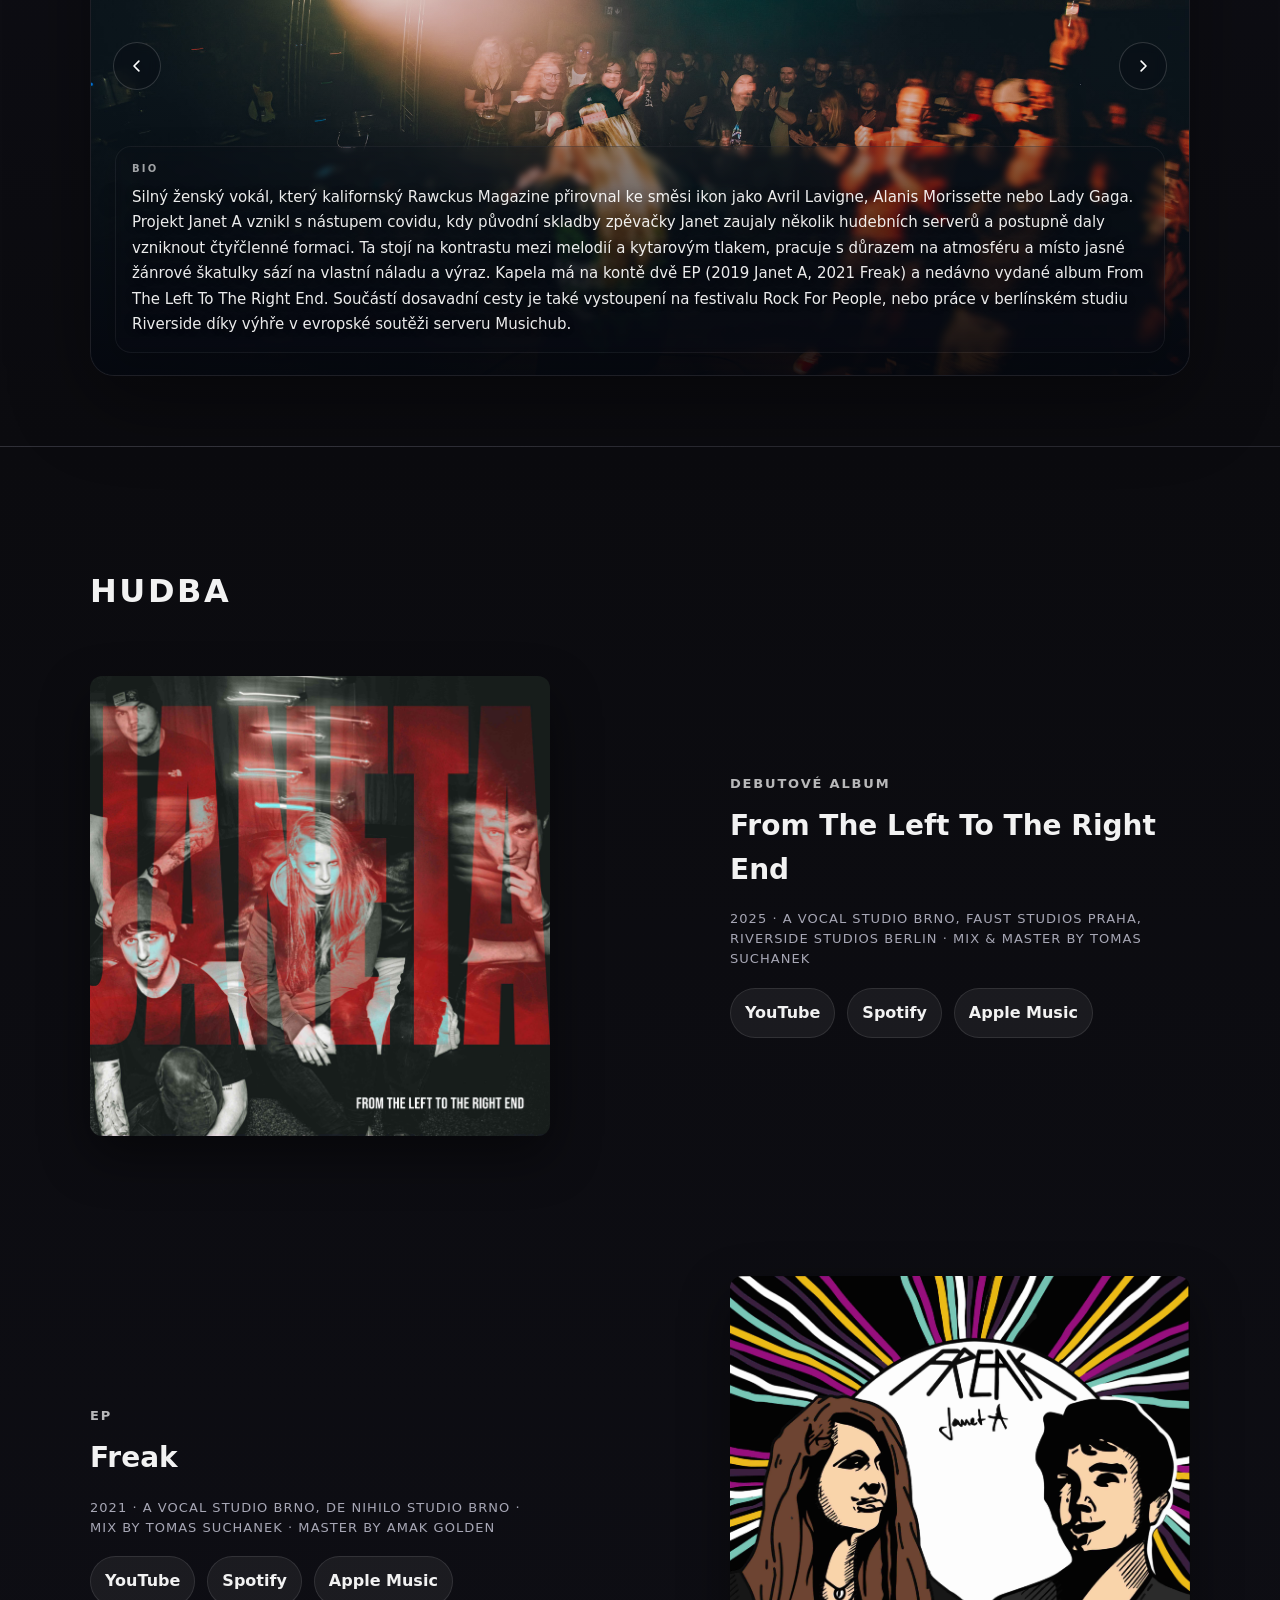
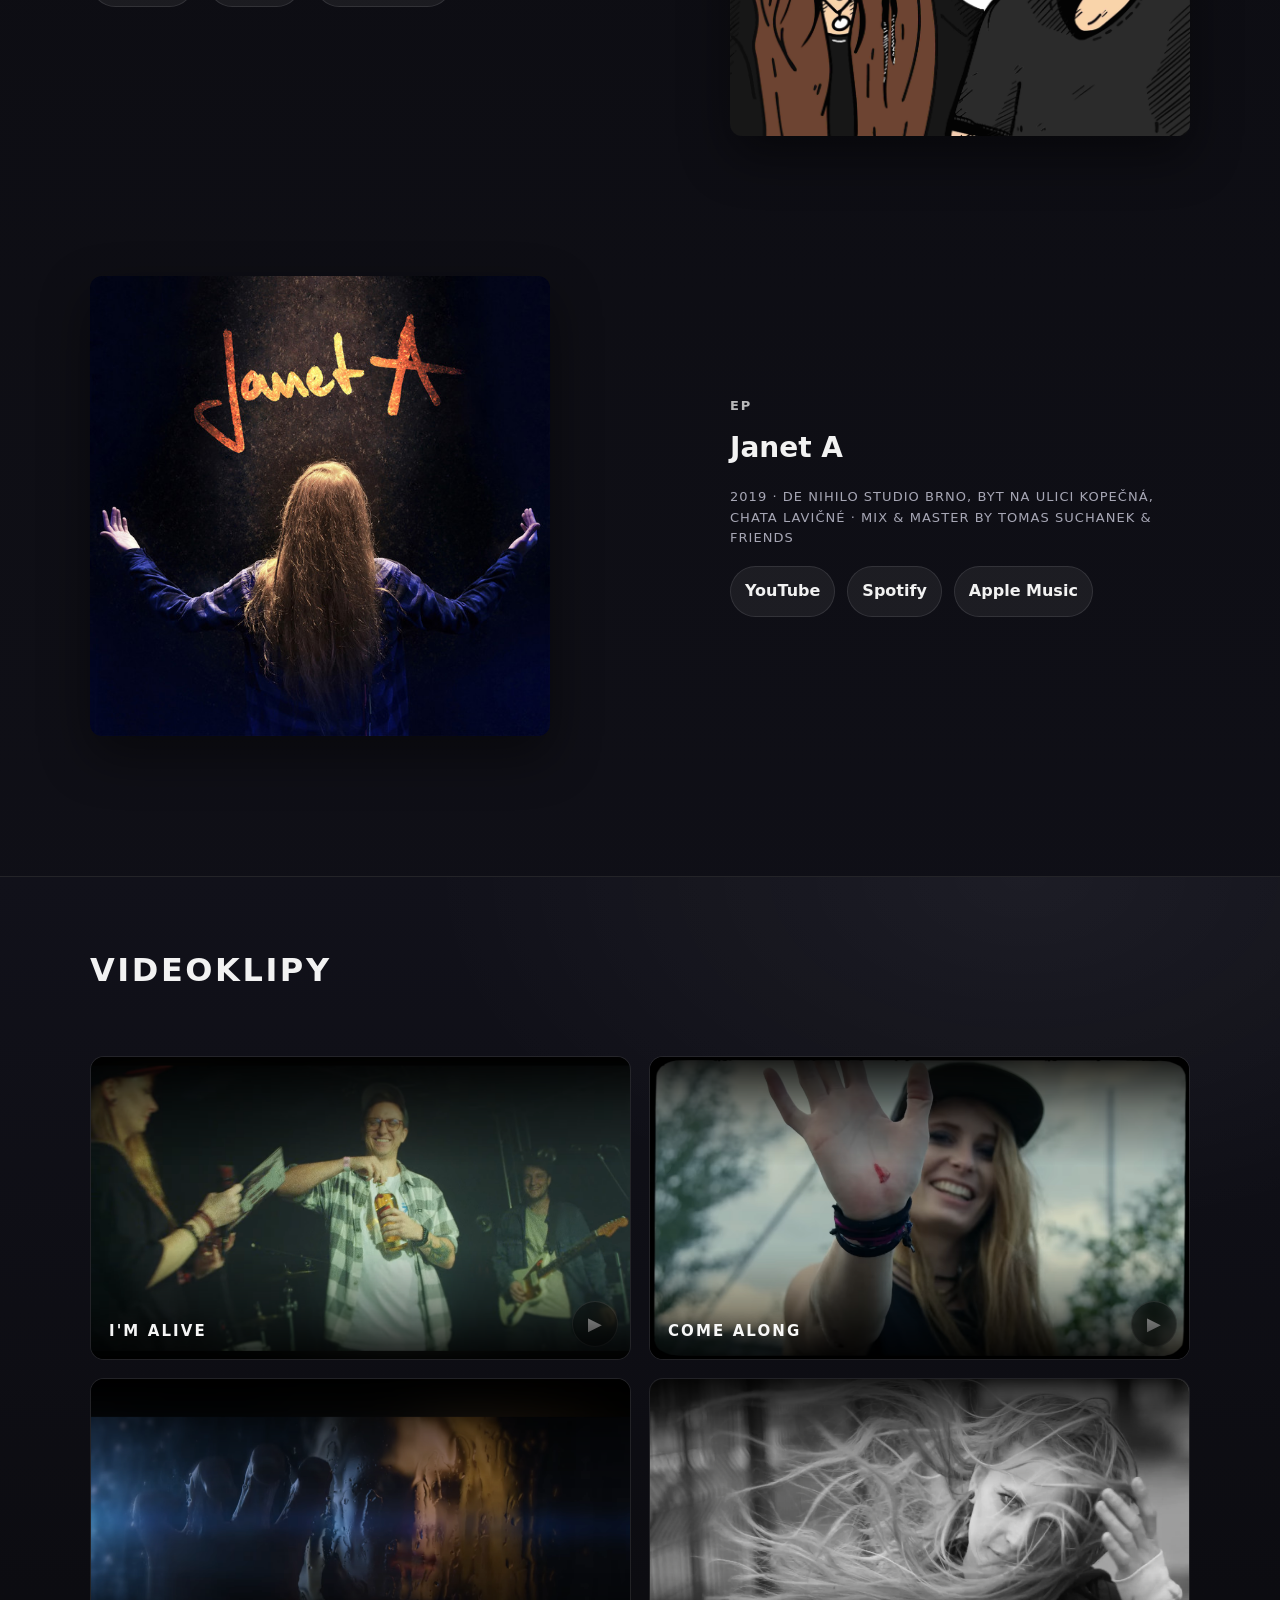
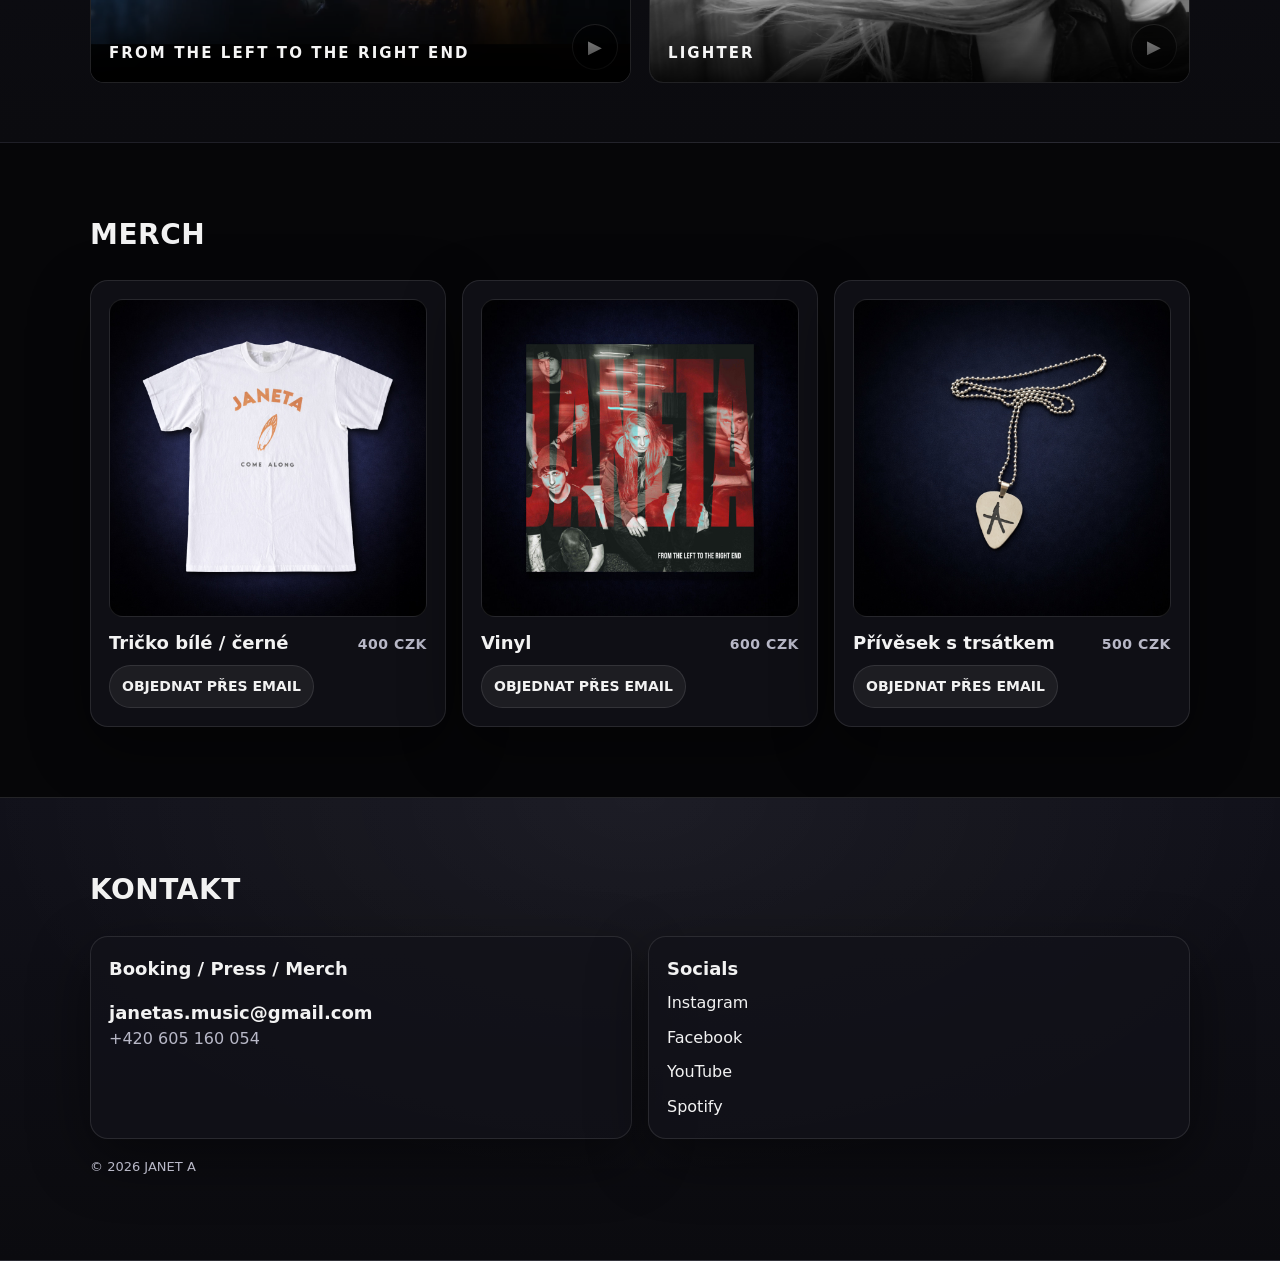
==== commit 606fd7dc: "Gig dates update" ====
--- a/index.html
+++ b/index.html
@@ -46,7 +46,7 @@
 <body>
   <a class="skip-link" href="#music">Přeskočit na obsah</a>
   <div id="top" aria-hidden="true"></div>
-    <header class="site-header">
+  <header class="site-header">
     <div class="wrap header-inner">
       <a class="brand" href="#top" aria-label="JANET A domů">
         <span class="brand-mark">JANET A</span>
@@ -67,7 +67,8 @@
           <a class="lang" href="index-en.html">EN</a>
         </div>
 
-        <button class="nav-toggle" type="button" aria-expanded="false" aria-controls="site-nav" aria-label="Otevřít menu">
+        <button class="nav-toggle" type="button" aria-expanded="false" aria-controls="site-nav"
+          aria-label="Otevřít menu">
           <span></span>
           <span></span>
           <span></span>
@@ -108,37 +109,58 @@
 
         <div class="shows-list" data-shows>
           <article class="show-item">
+            <span class="event-sticker">Acoustic Show</span>
             <div class="show-date">
-              <div class="show-day">12/05</div>
+              <div class="show-day">19/05</div>
+              <div class="show-my">2026</div>
+            </div>
+
+            <div class="show-main">
+              <div class="show-city">Praha, CZ</div>
+              <div class="show-venue muted">Chapeau Rouge</div>
+              <div class="show-with">+ Jiří Drtil Acoustic</div>
+            </div>
+
+            <div class="show-actions">
+              <a class="btn small" href="https://www.facebook.com/events/2423422654842760/" target="_blank"
+                rel="noopener">Event</a>
+            </div>
+          </article>
+
+          <article class="show-item">
+            <span class="event-sticker">Acoustic Show</span>
+            <div class="show-date">
+              <div class="show-day">03/06</div>
               <div class="show-my">2026</div>
             </div>
 
             <div class="show-main">
               <div class="show-city">Brno, CZ</div>
-              <div class="show-venue muted">Kabinet Múz</div>
-              <div class="show-with">+ The Agony, Crooked Nees</div>
+              <div class="show-venue muted">Melodka</div>
+              <div class="show-with">+ Enough Vincent, Aldo Lush, Jaroslav Neuwirth</div>
             </div>
 
             <div class="show-actions">
-              <a class="btn small" href="https://www.facebook.com/events/1900424517529447/" target="_blank"
+              <a class="btn small" href="https://www.facebook.com/events/2559932397800295" target="_blank"
                 rel="noopener">Event</a>
             </div>
           </article>
 
           <article class="show-item">
+            <span class="event-sticker">Acoustic Show</span>
             <div class="show-date">
-              <div class="show-day">13/05</div>
+              <div class="show-day">15/08</div>
               <div class="show-my">2026</div>
             </div>
 
             <div class="show-main">
-              <div class="show-city">Praha, CZ</div>
-              <div class="show-venue muted">Rock Café</div>
-              <div class="show-with">+ The Agony</div>
+              <div class="show-city">Bílovec, CZ</div>
+              <div class="show-venue muted">Summer Acoustic Festival</div>
+              <div class="show-with"></div>
             </div>
 
             <div class="show-actions">
-              <a class="btn small" href="https://www.facebook.com/events/1578025430092397/" target="_blank"
+              <a class="btn small" href="https://www.facebook.com/events/1256035845897528/" target="_blank"
                 rel="noopener">Event</a>
             </div>
           </article>
--- a/style.css
+++ b/style.css
@@ -1103,6 +1103,10 @@
     grid-area: actions;
     justify-content: flex-start;
   }
+
+  .shows {
+    padding-top: 160px;
+  }
 }
 
 /* ===========================
@@ -1387,7 +1391,7 @@
 
   /* Hero adjustments */
   .hero {
-    min-height: 70vh;
+    min-height: 73vh;
   }
 
   .hero-inner {
@@ -1625,4 +1629,37 @@
     text-align: center;
     justify-content: center;
   }
+}
+
+.show-item {
+  position: relative;
+}
+
+.event-sticker {
+  position: absolute;
+  top: 50%;
+  right: 120px;
+
+  transform: translateY(-50%) rotate(-7deg);
+
+  background: #b31217;
+  color: #fff;
+
+  padding: 5px 12px;
+
+  font-size: 10px;
+  font-weight: 800;
+  letter-spacing: .14em;
+  text-transform: uppercase;
+
+  border-radius: 2px;
+
+  box-shadow:
+    0 0 0 1px rgba(255,255,255,.08),
+    0 2px 10px rgba(179,18,23,.35);
+
+  opacity: .92;
+
+  pointer-events: none;
+  z-index: 3;
 }
--- a/style.css
+++ b/style.css
@@ -1103,6 +1103,10 @@
     grid-area: actions;
     justify-content: flex-start;
   }
+
+  .shows {
+    padding-top: 160px;
+  }
 }
 
 /* ===========================
@@ -1387,7 +1391,7 @@
 
   /* Hero adjustments */
   .hero {
-    min-height: 70vh;
+    min-height: 73vh;
   }
 
   .hero-inner {
@@ -1625,4 +1629,37 @@
     text-align: center;
     justify-content: center;
   }
+}
+
+.show-item {
+  position: relative;
+}
+
+.event-sticker {
+  position: absolute;
+  top: 50%;
+  right: 120px;
+
+  transform: translateY(-50%) rotate(-7deg);
+
+  background: #b31217;
+  color: #fff;
+
+  padding: 5px 12px;
+
+  font-size: 10px;
+  font-weight: 800;
+  letter-spacing: .14em;
+  text-transform: uppercase;
+
+  border-radius: 2px;
+
+  box-shadow:
+    0 0 0 1px rgba(255,255,255,.08),
+    0 2px 10px rgba(179,18,23,.35);
+
+  opacity: .92;
+
+  pointer-events: none;
+  z-index: 3;
 }
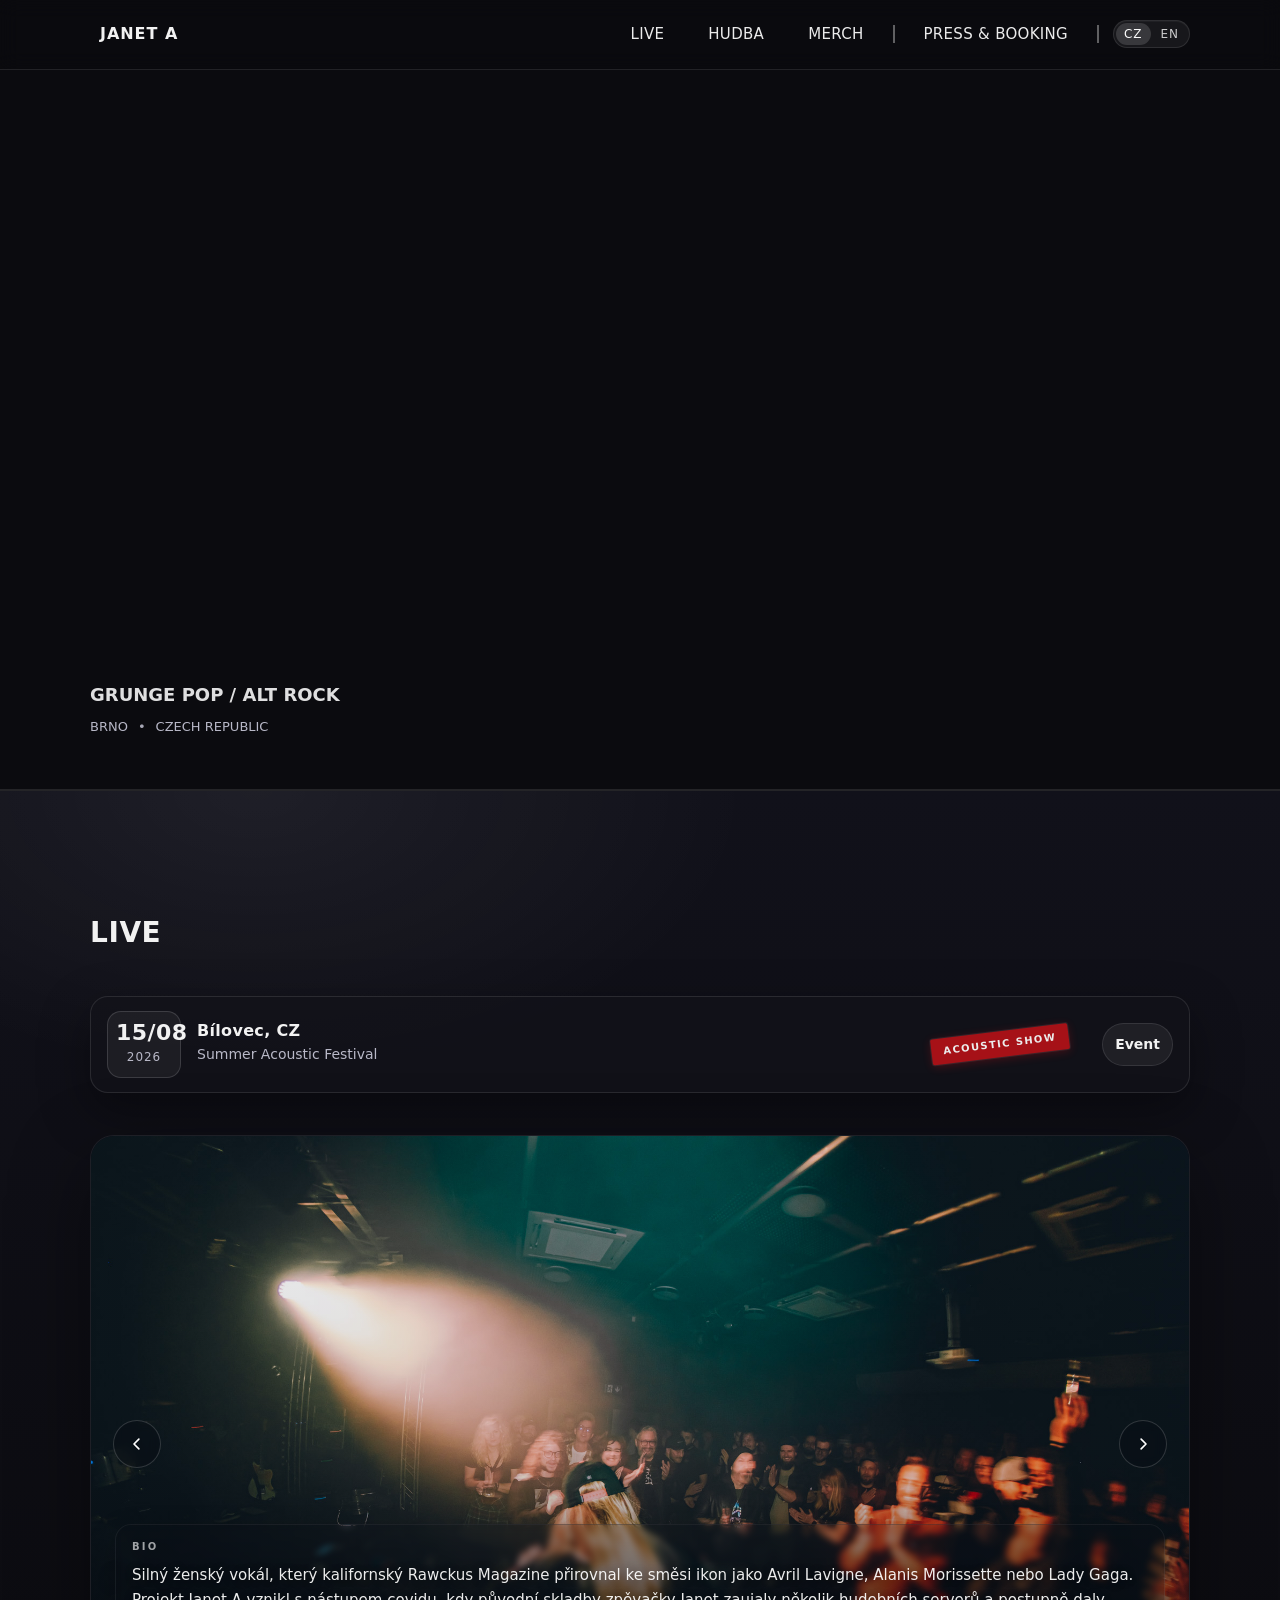
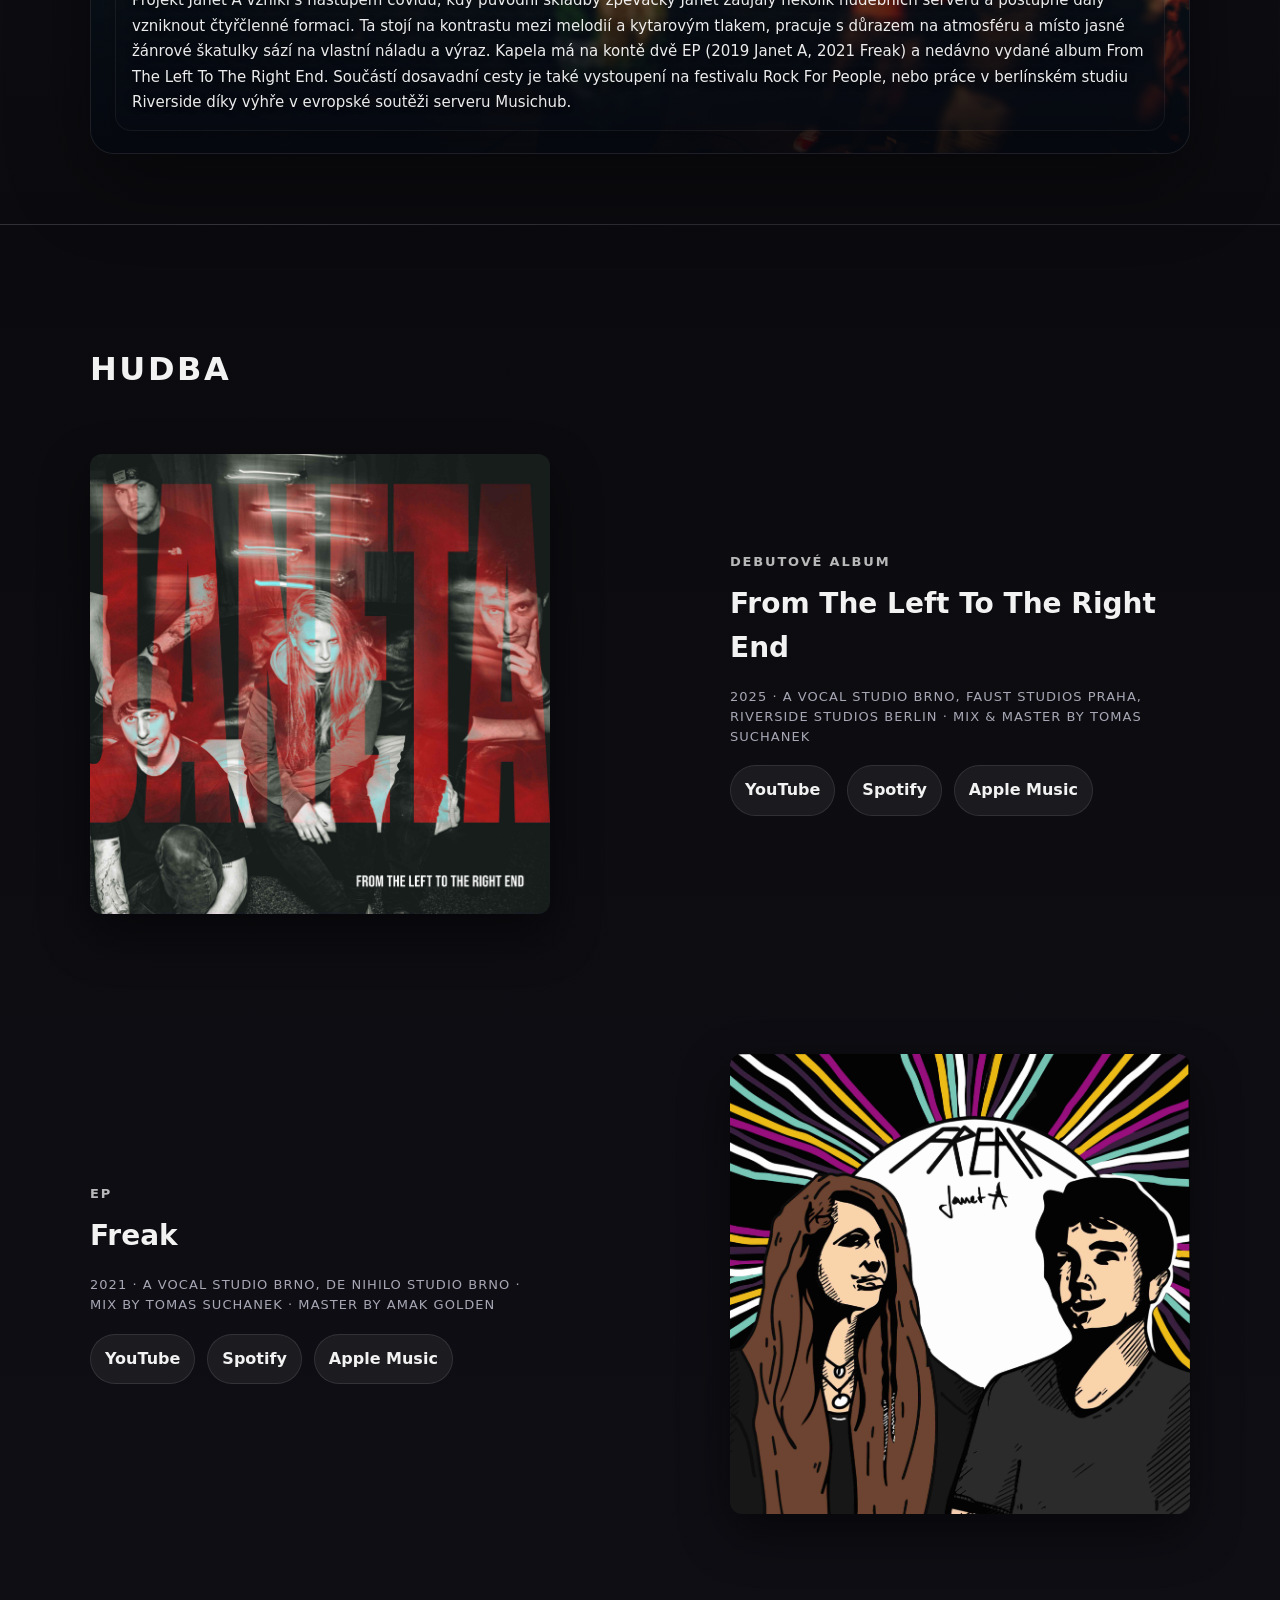
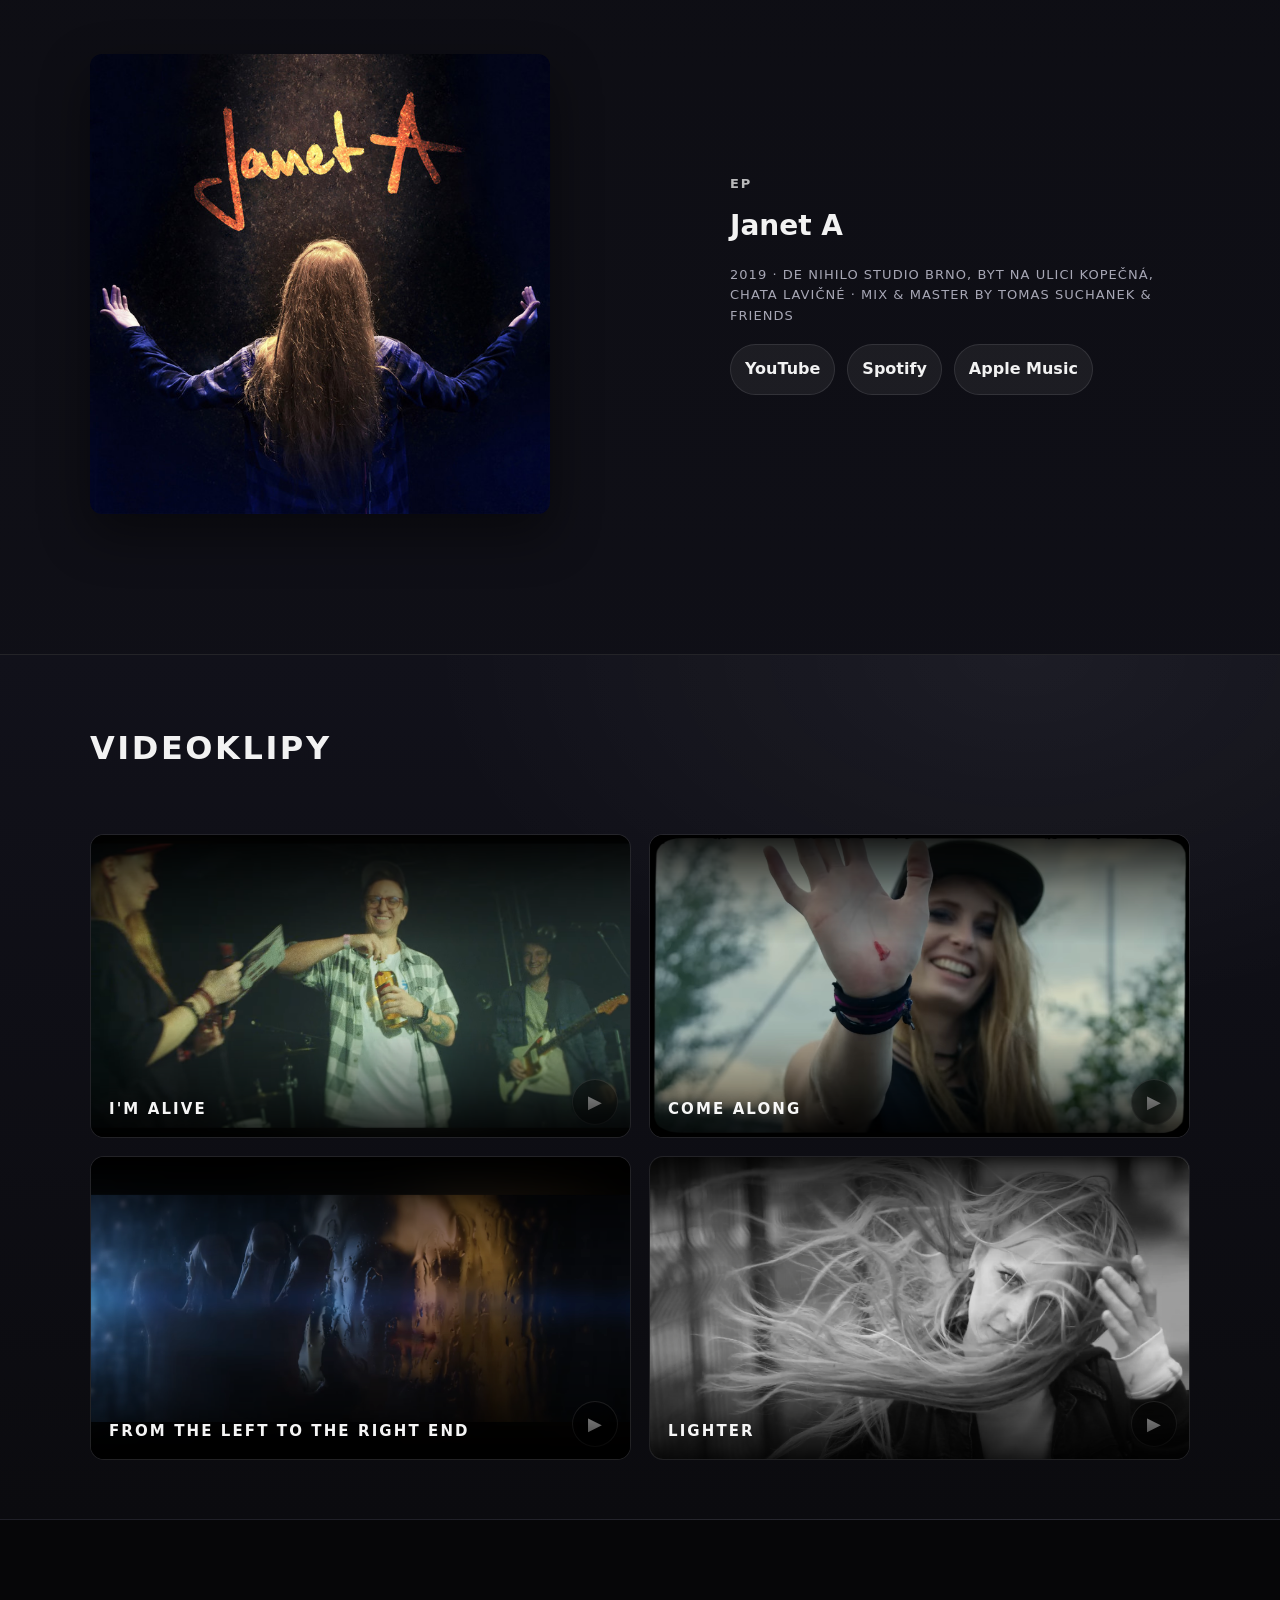
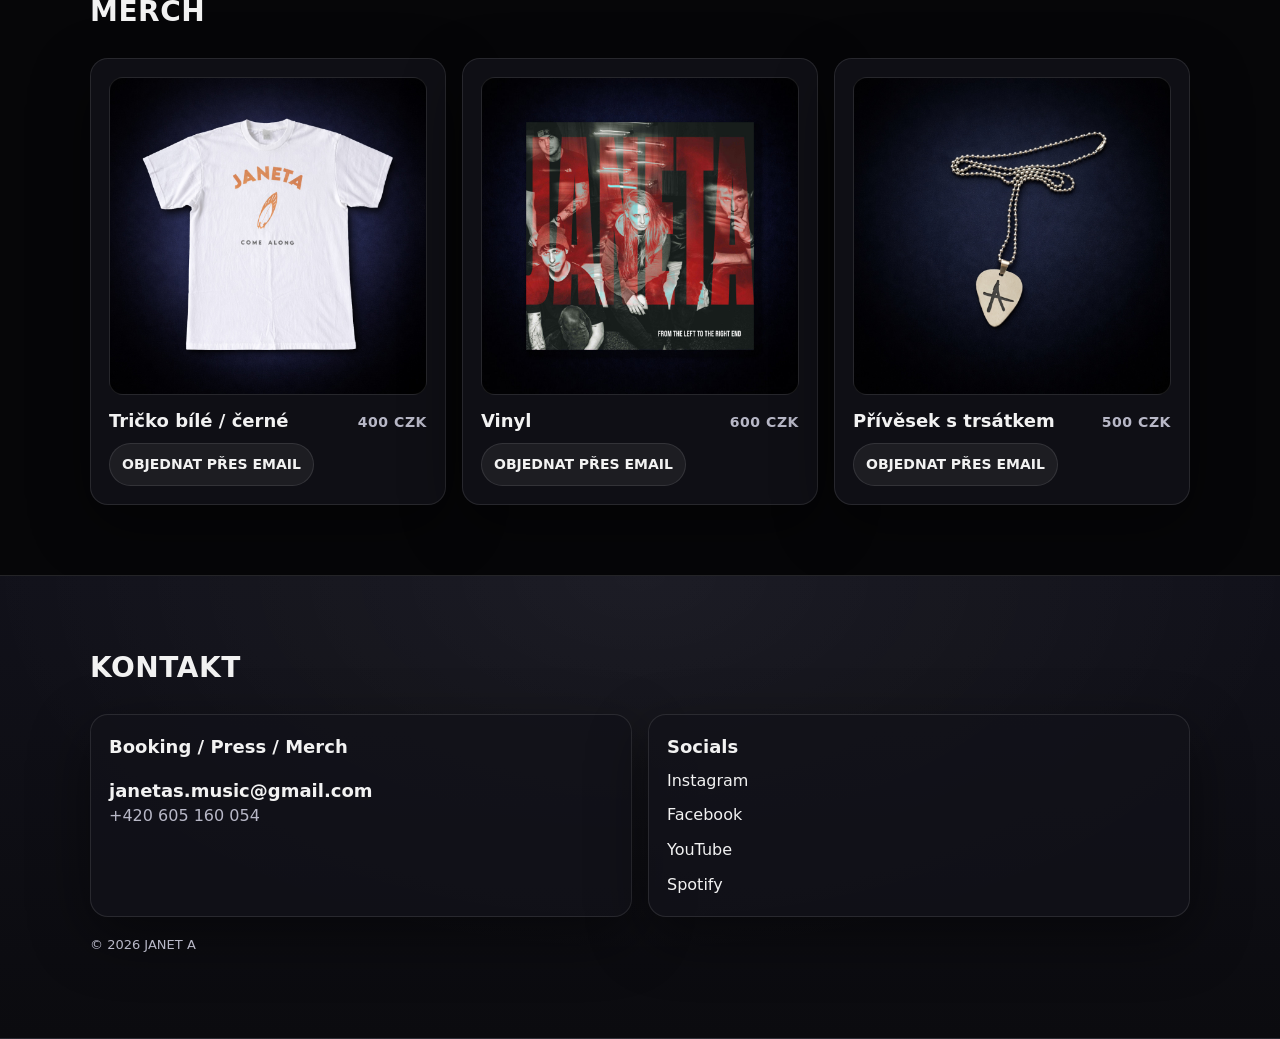
==== commit 4241abcd: "live shows updated" ====
--- a/index.html
+++ b/index.html
@@ -108,44 +108,7 @@
         </div>
 
         <div class="shows-list" data-shows>
-          <article class="show-item">
-            <span class="event-sticker">Acoustic Show</span>
-            <div class="show-date">
-              <div class="show-day">19/05</div>
-              <div class="show-my">2026</div>
-            </div>
-
-            <div class="show-main">
-              <div class="show-city">Praha, CZ</div>
-              <div class="show-venue muted">Chapeau Rouge</div>
-              <div class="show-with">+ Jiří Drtil Acoustic</div>
-            </div>
-
-            <div class="show-actions">
-              <a class="btn small" href="https://www.facebook.com/events/2423422654842760/" target="_blank"
-                rel="noopener">Event</a>
-            </div>
-          </article>
-
-          <article class="show-item">
-            <span class="event-sticker">Acoustic Show</span>
-            <div class="show-date">
-              <div class="show-day">03/06</div>
-              <div class="show-my">2026</div>
-            </div>
-
-            <div class="show-main">
-              <div class="show-city">Brno, CZ</div>
-              <div class="show-venue muted">Melodka</div>
-              <div class="show-with">+ Enough Vincent, Aldo Lush, Jaroslav Neuwirth</div>
-            </div>
-
-            <div class="show-actions">
-              <a class="btn small" href="https://www.facebook.com/events/2559932397800295" target="_blank"
-                rel="noopener">Event</a>
-            </div>
-          </article>
-
+          
           <article class="show-item">
             <span class="event-sticker">Acoustic Show</span>
             <div class="show-date">
--- a/style.css
+++ b/style.css
@@ -762,6 +762,7 @@
   align-items: center;
   gap: 16px;
   padding: 14px 16px;
+  position: relative;
   border-radius: var(--radius);
   border: 1px solid var(--line);
   background: rgba(18, 18, 26, .72);
@@ -862,13 +863,11 @@
   position: absolute;
   inset: 0;
   background:
-    linear-gradient(
-      to top,
+    linear-gradient(to top,
       rgba(5, 7, 14, 0.88) 0%,
       rgba(5, 7, 14, 0.50) 24%,
       rgba(5, 7, 14, 0.14) 48%,
-      rgba(5, 7, 14, 0.06) 100%
-    );
+      rgba(5, 7, 14, 0.06) 100%);
   pointer-events: none;
 }
 
@@ -880,11 +879,9 @@
   max-width: 1050px;
   padding: 14px 16px;
   border-radius: 16px;
-  background: linear-gradient(
-    to bottom,
-    rgba(8, 10, 18, 0.16),
-    rgba(8, 10, 18, 0.42)
-  );
+  background: linear-gradient(to bottom,
+      rgba(8, 10, 18, 0.16),
+      rgba(8, 10, 18, 0.42));
   backdrop-filter: blur(3px);
   border: 1px solid rgba(255, 255, 255, 0.06);
   box-shadow: 0 10px 30px rgba(0, 0, 0, 0.20);
@@ -987,7 +984,7 @@
     max-width: none;
   }
 
-  
+
   .live-feature-nav {
     width: 44px;
     height: 44px;
@@ -1655,11 +1652,38 @@
   border-radius: 2px;
 
   box-shadow:
-    0 0 0 1px rgba(255,255,255,.08),
-    0 2px 10px rgba(179,18,23,.35);
+    0 0 0 1px rgba(255, 255, 255, .08),
+    0 2px 10px rgba(179, 18, 23, .35);
 
   opacity: .92;
 
   pointer-events: none;
   z-index: 3;
+}
+
+@media (max-width: 768px) {
+  .shows-list {
+    gap: 28px;
+  }
+
+  .show-item {
+    position: relative;
+    overflow: visible;
+    padding-bottom: 14px !important;
+  }
+
+  .show-item .event-sticker {
+    position: absolute;
+    top: auto !important;
+    left: auto !important;
+    right: 14px !important;
+    bottom: -10px !important;
+
+    transform: rotate(-6deg) !important;
+    z-index: 20;
+
+    font-size: 10px;
+    padding: 5px 10px;
+    pointer-events: none;
+  }
 }
--- a/style.css
+++ b/style.css
@@ -762,6 +762,7 @@
   align-items: center;
   gap: 16px;
   padding: 14px 16px;
+  position: relative;
   border-radius: var(--radius);
   border: 1px solid var(--line);
   background: rgba(18, 18, 26, .72);
@@ -862,13 +863,11 @@
   position: absolute;
   inset: 0;
   background:
-    linear-gradient(
-      to top,
+    linear-gradient(to top,
       rgba(5, 7, 14, 0.88) 0%,
       rgba(5, 7, 14, 0.50) 24%,
       rgba(5, 7, 14, 0.14) 48%,
-      rgba(5, 7, 14, 0.06) 100%
-    );
+      rgba(5, 7, 14, 0.06) 100%);
   pointer-events: none;
 }
 
@@ -880,11 +879,9 @@
   max-width: 1050px;
   padding: 14px 16px;
   border-radius: 16px;
-  background: linear-gradient(
-    to bottom,
-    rgba(8, 10, 18, 0.16),
-    rgba(8, 10, 18, 0.42)
-  );
+  background: linear-gradient(to bottom,
+      rgba(8, 10, 18, 0.16),
+      rgba(8, 10, 18, 0.42));
   backdrop-filter: blur(3px);
   border: 1px solid rgba(255, 255, 255, 0.06);
   box-shadow: 0 10px 30px rgba(0, 0, 0, 0.20);
@@ -987,7 +984,7 @@
     max-width: none;
   }
 
-  
+
   .live-feature-nav {
     width: 44px;
     height: 44px;
@@ -1655,11 +1652,38 @@
   border-radius: 2px;
 
   box-shadow:
-    0 0 0 1px rgba(255,255,255,.08),
-    0 2px 10px rgba(179,18,23,.35);
+    0 0 0 1px rgba(255, 255, 255, .08),
+    0 2px 10px rgba(179, 18, 23, .35);
 
   opacity: .92;
 
   pointer-events: none;
   z-index: 3;
+}
+
+@media (max-width: 768px) {
+  .shows-list {
+    gap: 28px;
+  }
+
+  .show-item {
+    position: relative;
+    overflow: visible;
+    padding-bottom: 14px !important;
+  }
+
+  .show-item .event-sticker {
+    position: absolute;
+    top: auto !important;
+    left: auto !important;
+    right: 14px !important;
+    bottom: -10px !important;
+
+    transform: rotate(-6deg) !important;
+    z-index: 20;
+
+    font-size: 10px;
+    padding: 5px 10px;
+    pointer-events: none;
+  }
 }
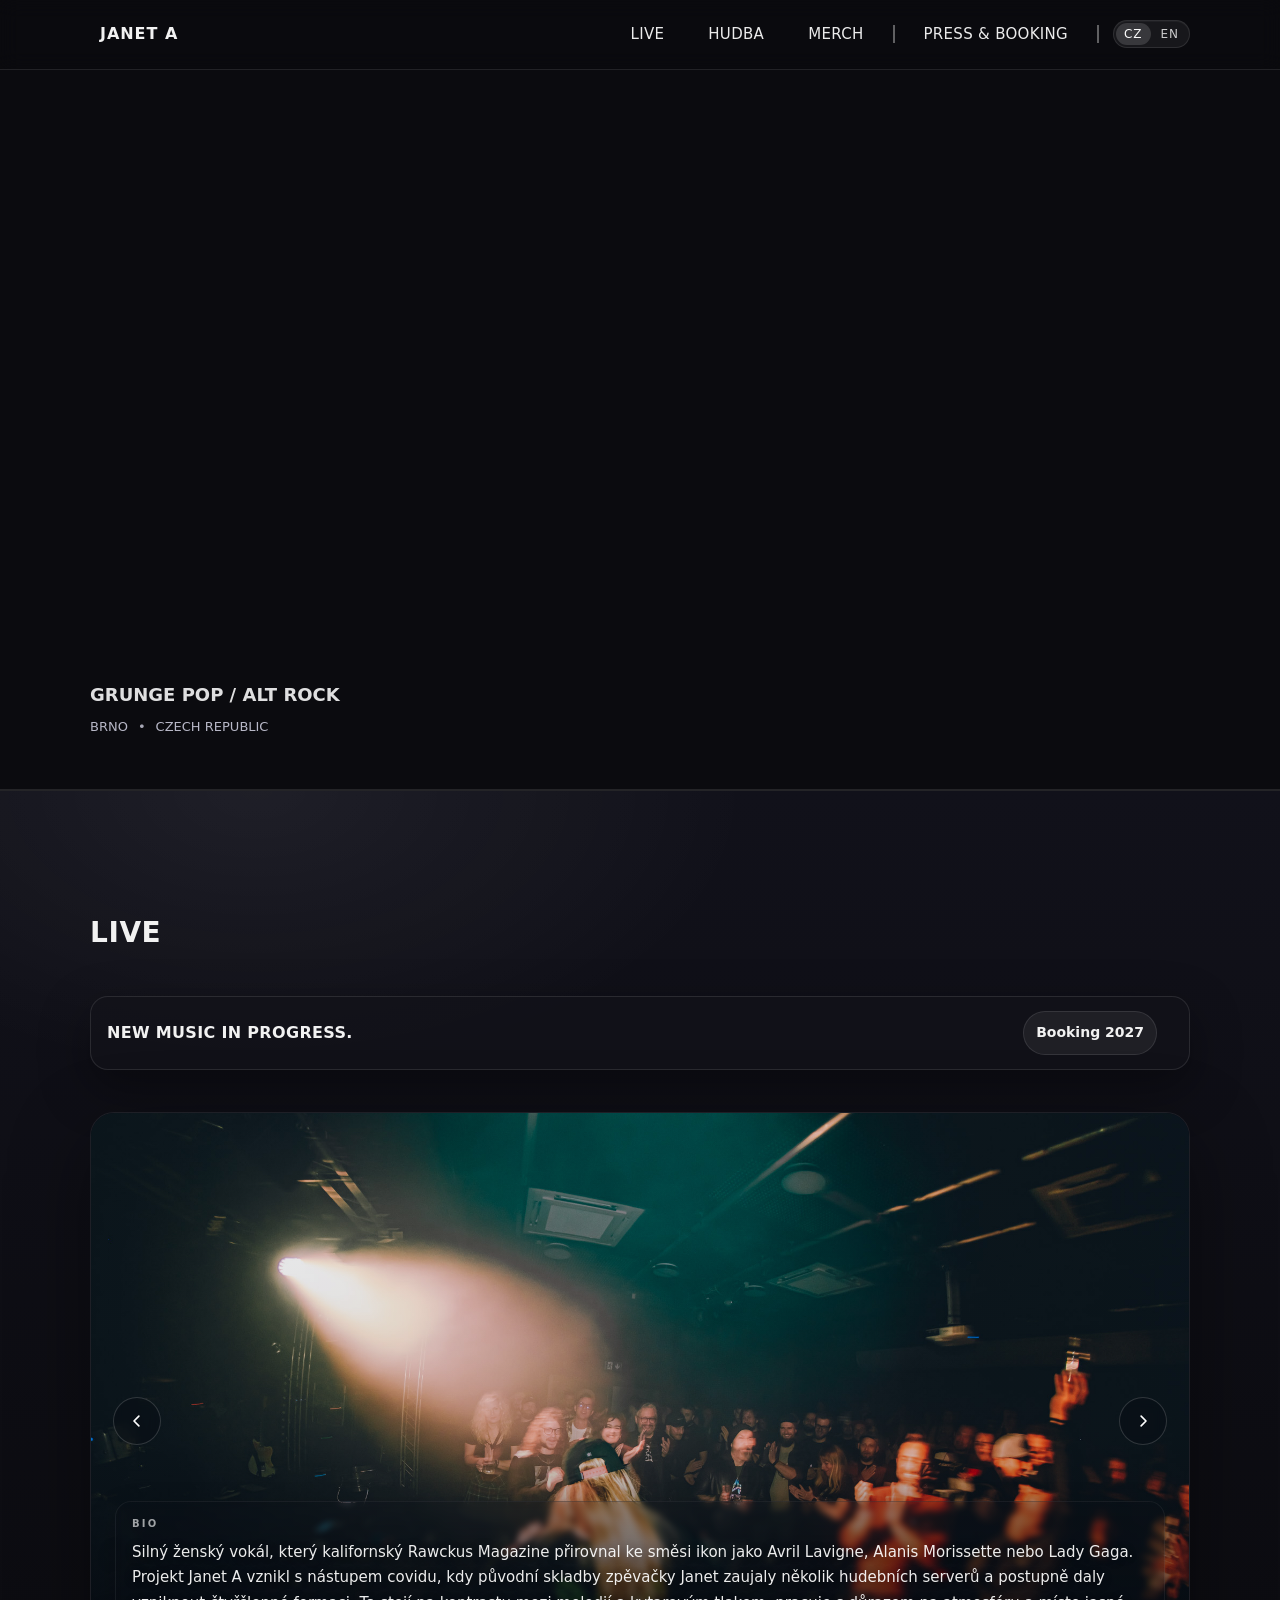
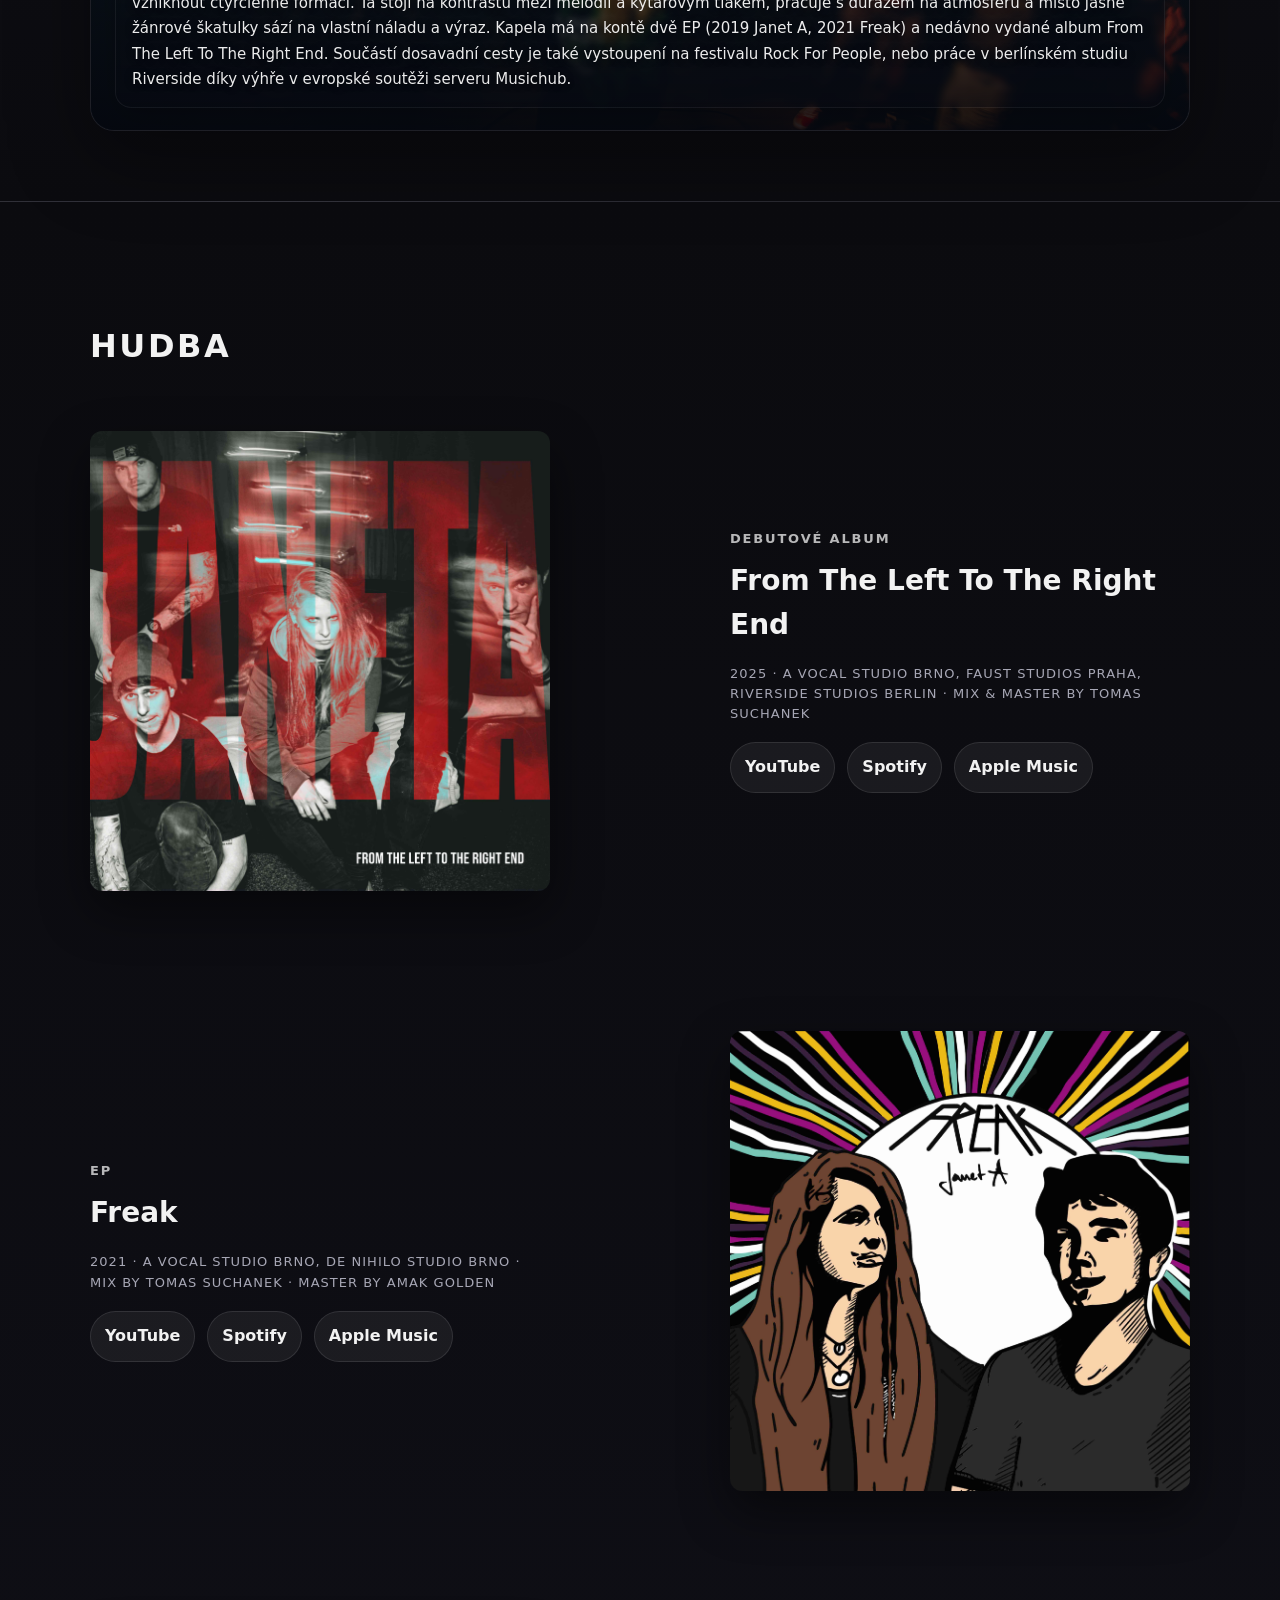
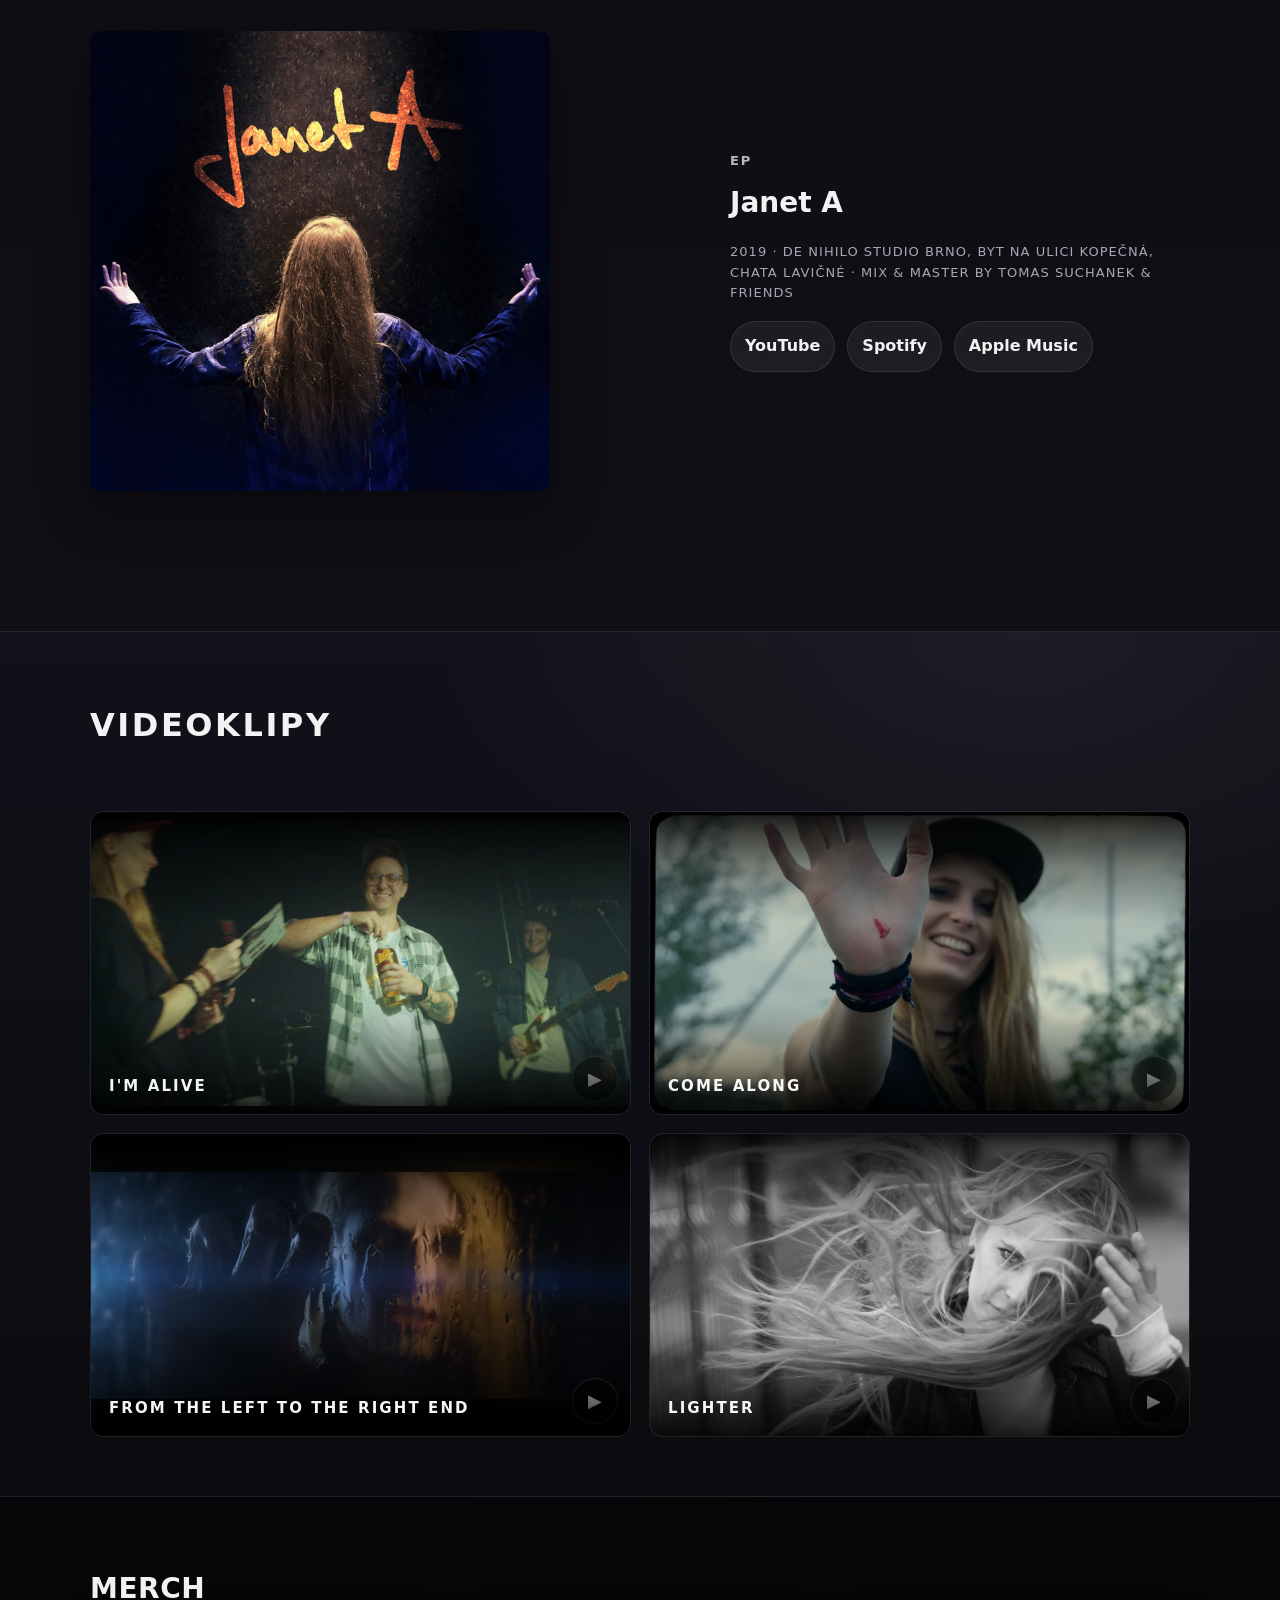
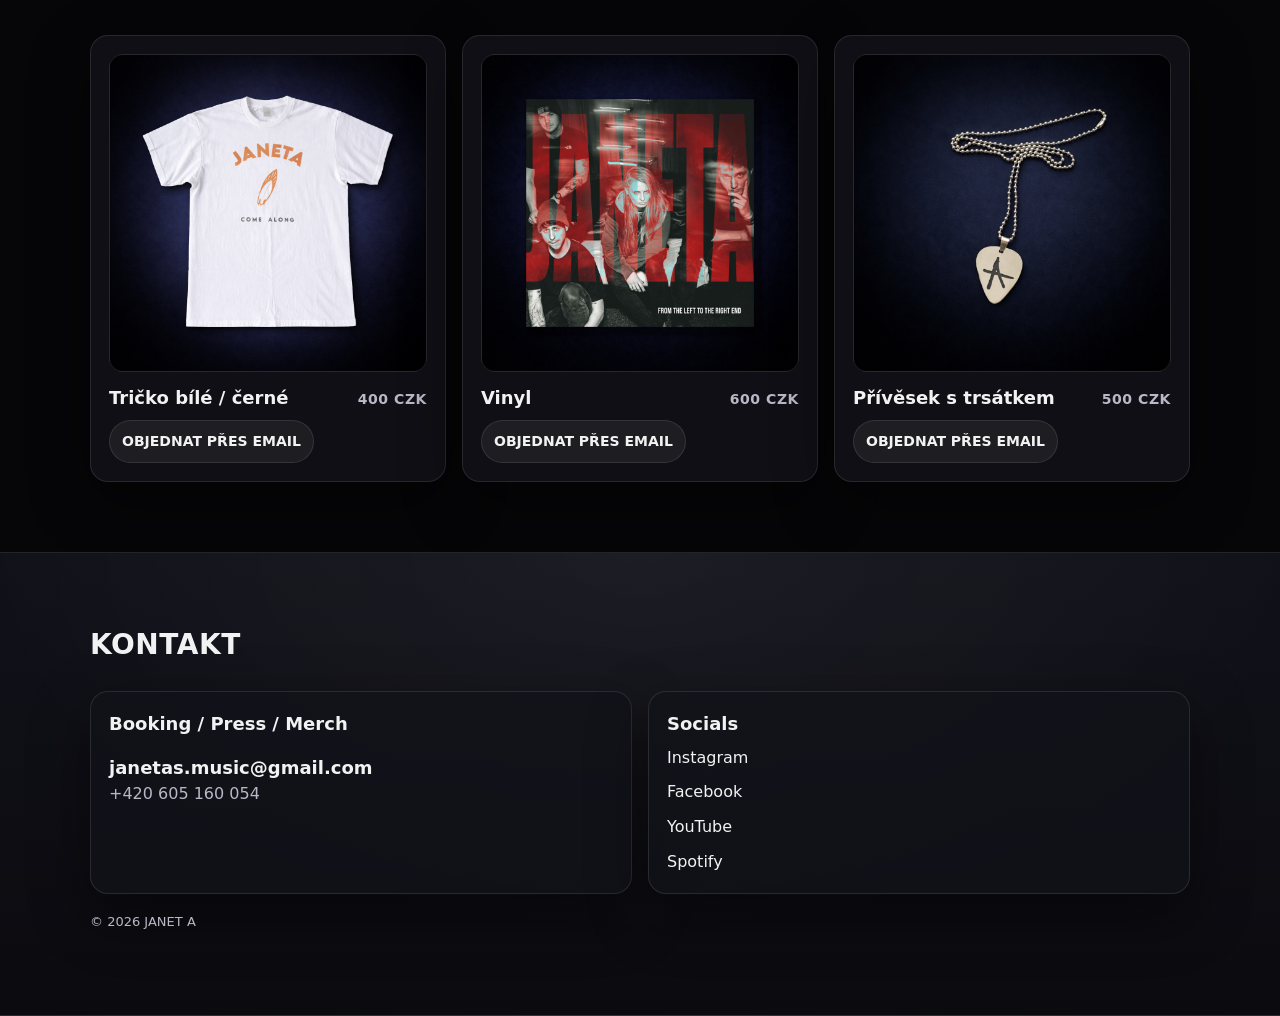
==== commit 26e20856: "LIVE section update" ====
--- a/index.html
+++ b/index.html
@@ -108,25 +108,25 @@
         </div>
 
         <div class="shows-list" data-shows>
-          
-          <article class="show-item">
-            <span class="event-sticker">Acoustic Show</span>
-            <div class="show-date">
-              <div class="show-day">15/08</div>
-              <div class="show-my">2026</div>
-            </div>
-
-            <div class="show-main">
-              <div class="show-city">Bílovec, CZ</div>
-              <div class="show-venue muted">Summer Acoustic Festival</div>
-              <div class="show-with"></div>
-            </div>
-
-            <div class="show-actions">
-              <a class="btn small" href="https://www.facebook.com/events/1256035845897528/" target="_blank"
-                rel="noopener">Event</a>
-            </div>
-          </article>
+
+          <div class="shows-list" data-shows>
+
+            <article class="show-item">
+
+              
+
+              <div class="show-main">
+                <div class="show-city">NEW MUSIC IN PROGRESS.</div>
+              </div>
+
+              <div class="show-actions">
+                <a class="btn small" href="media.html">
+                  Booking 2027
+                </a>
+              </div>
+            </article>
+
+          </div>
         </div>
 
         <div class="shows-empty card" data-shows-empty hidden>
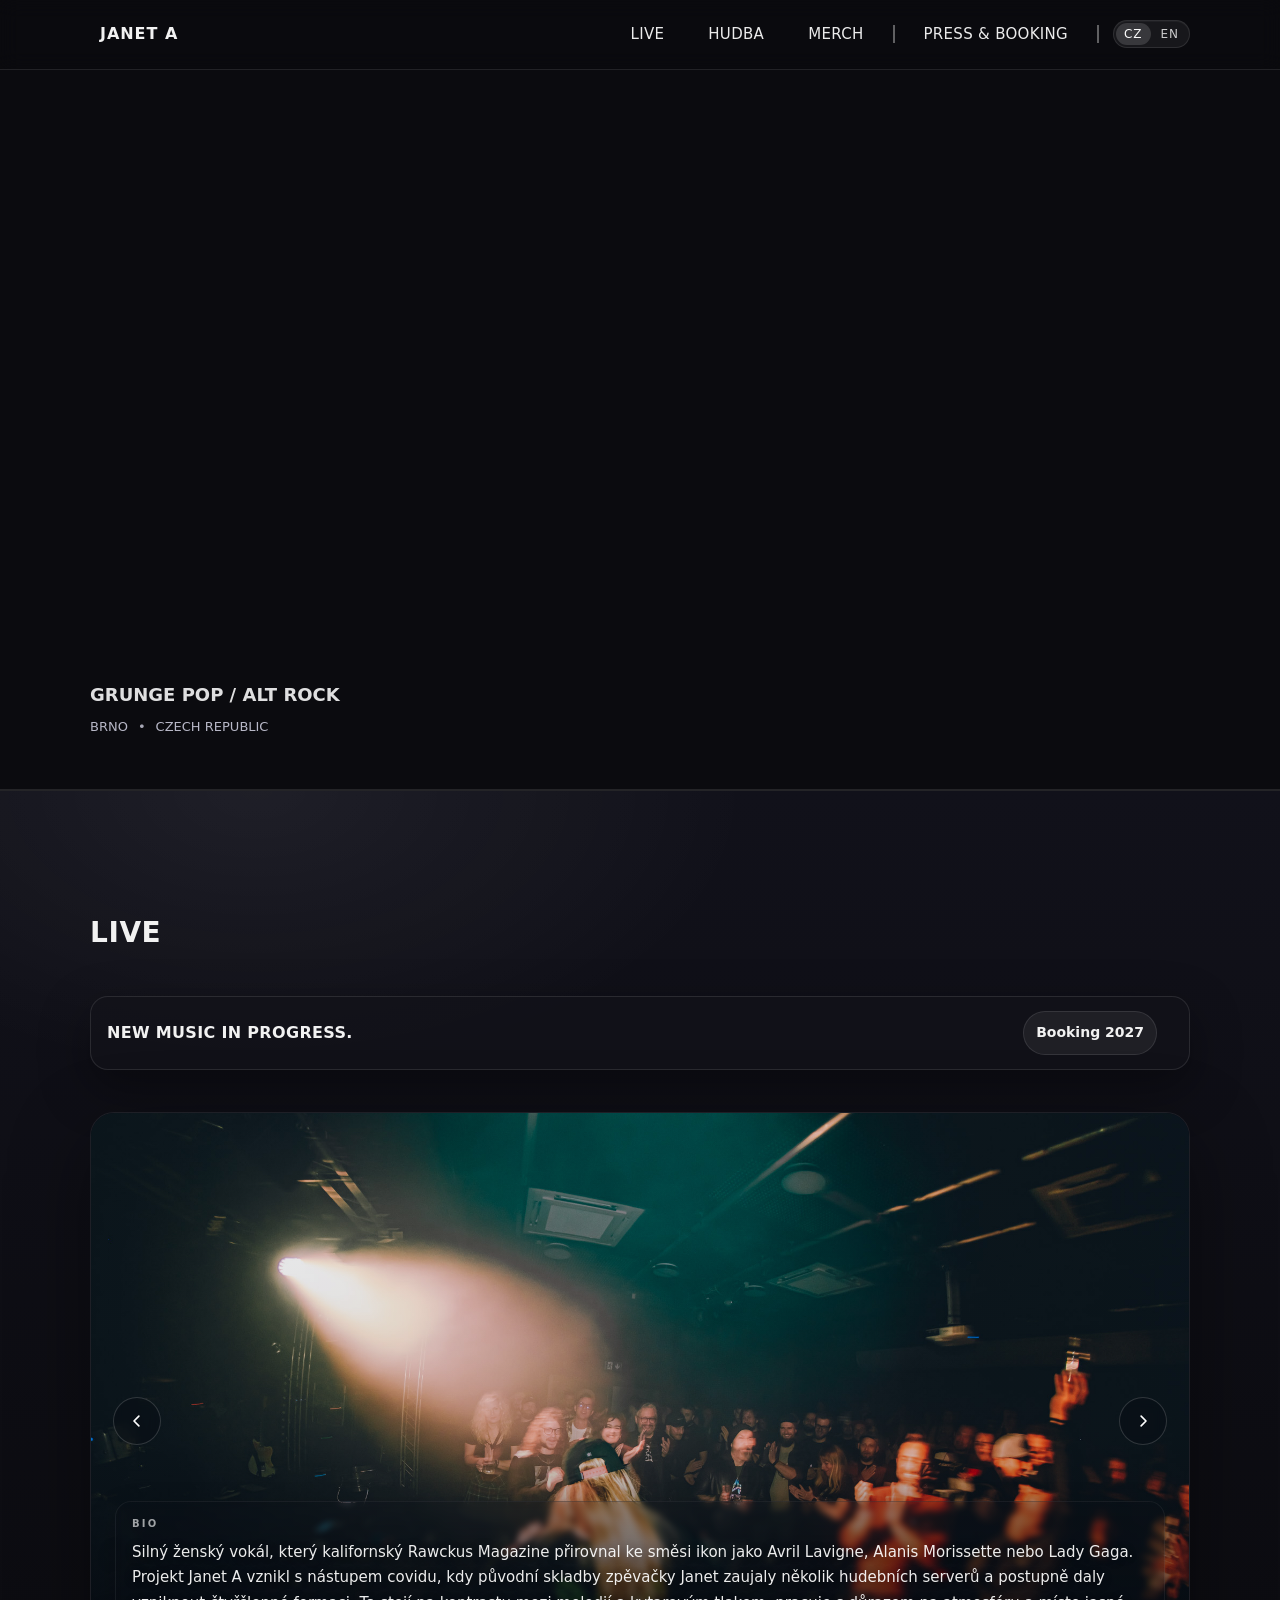
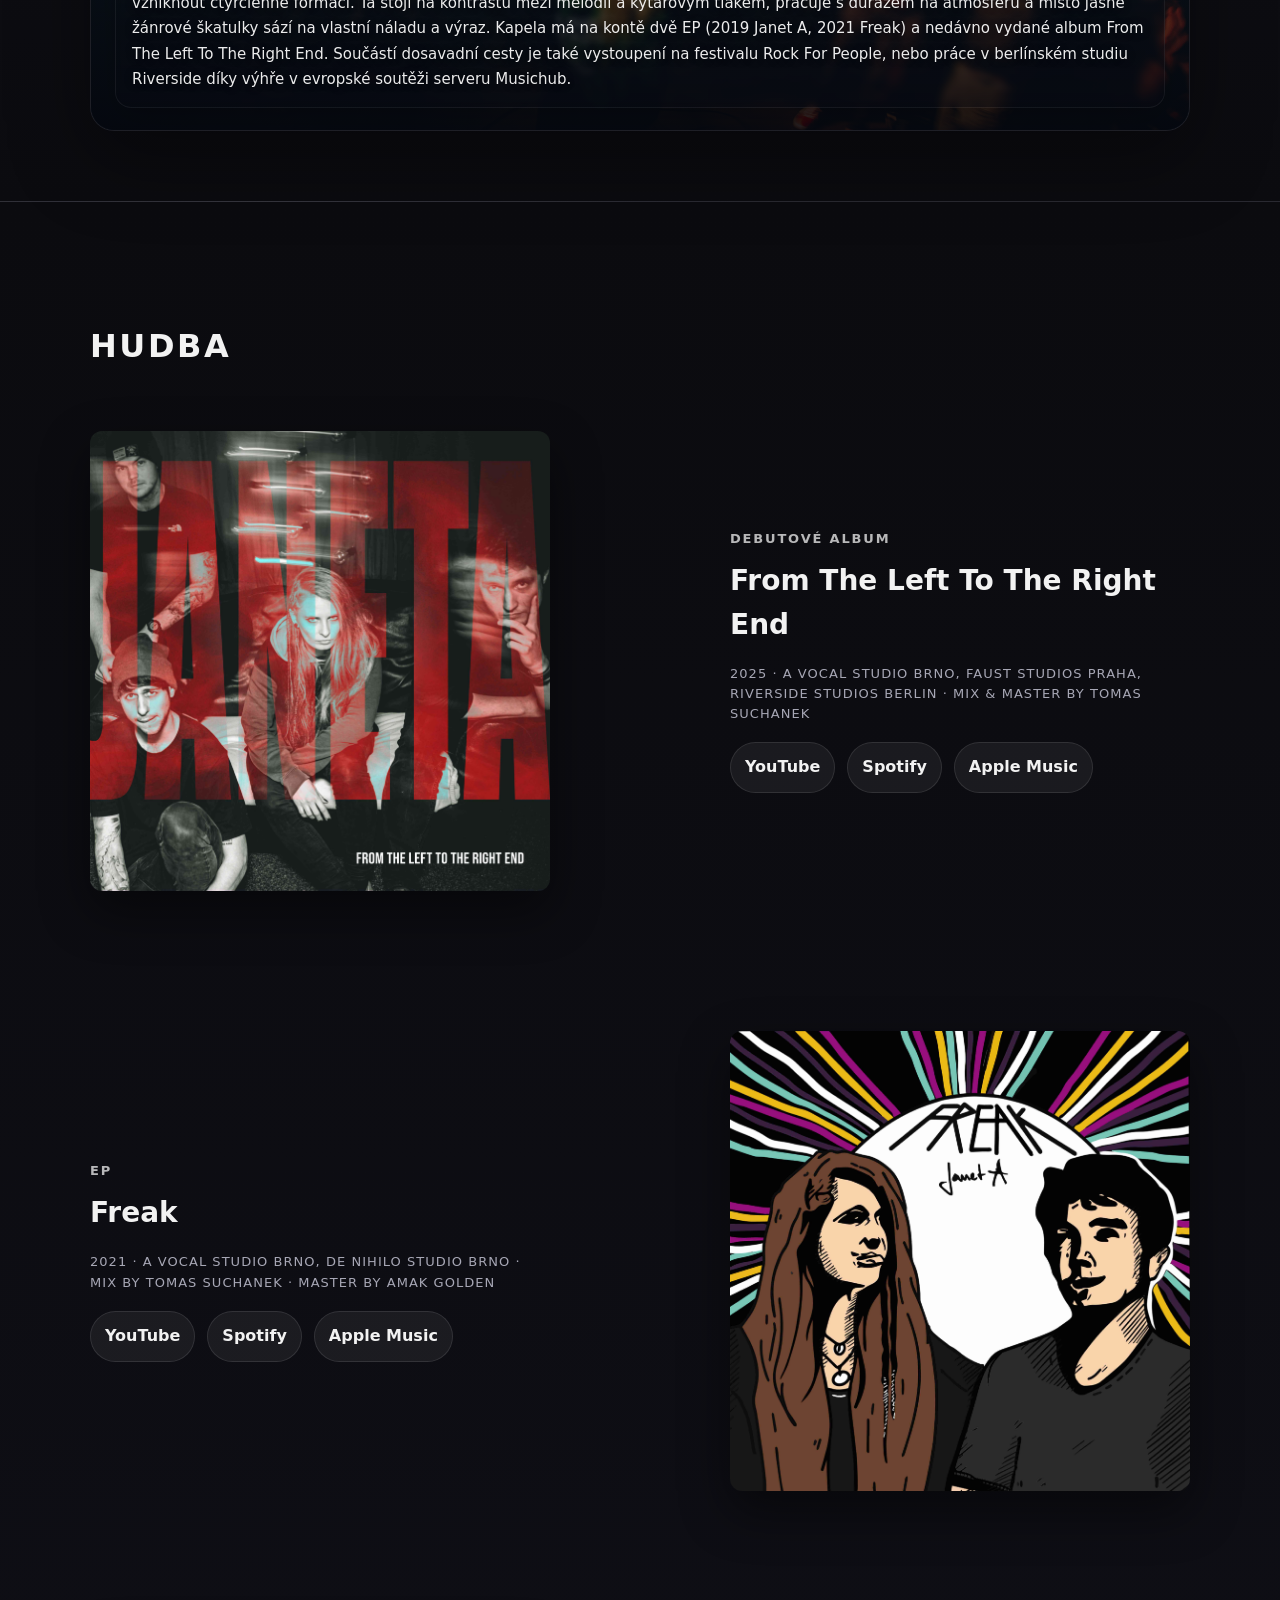
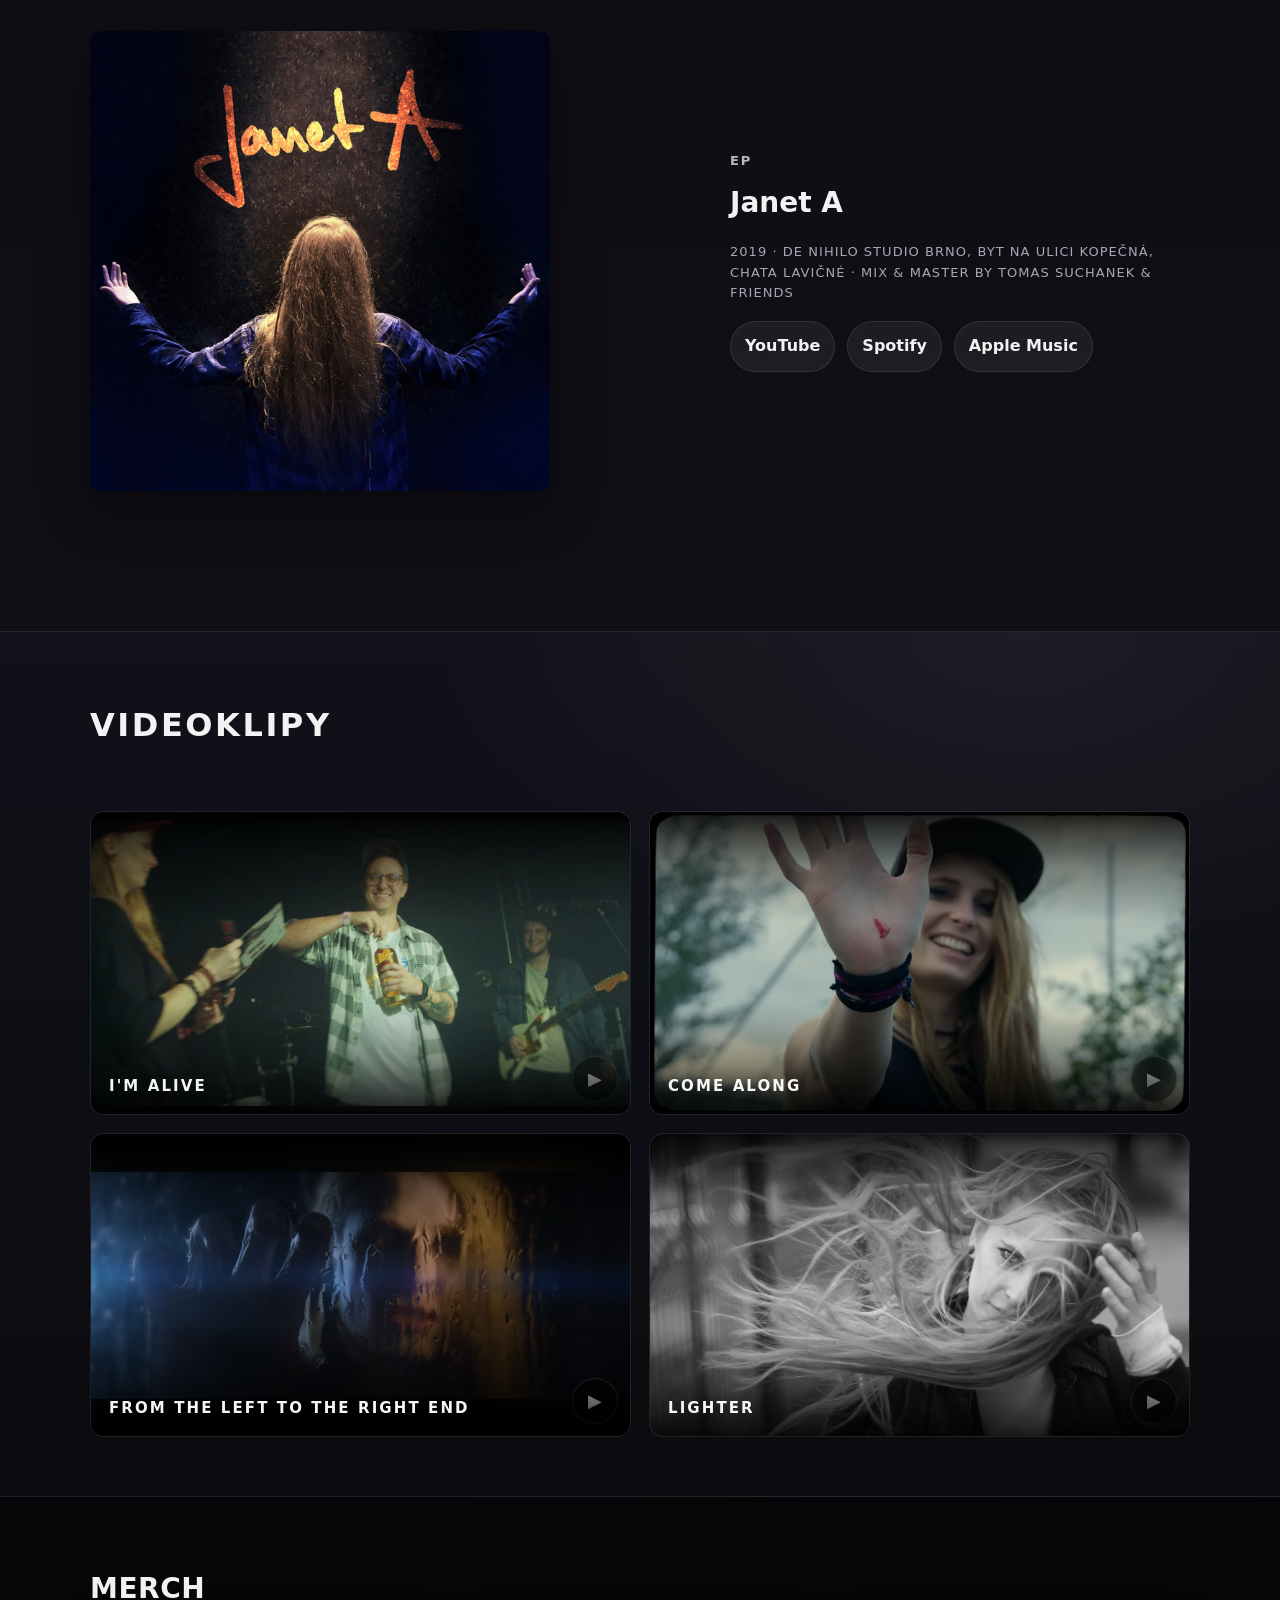
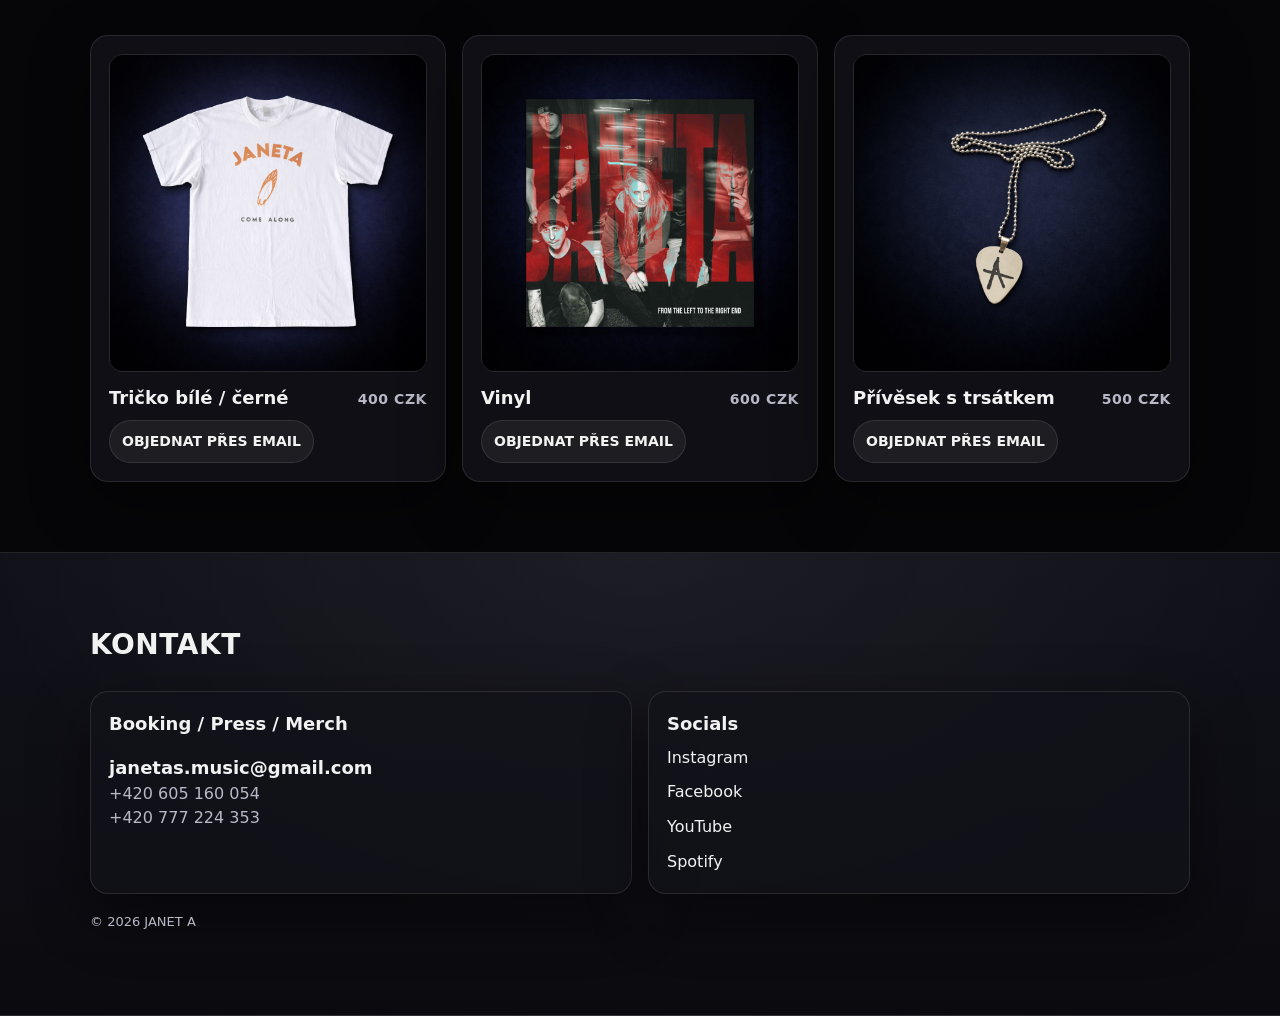
==== commit f4bc5a0b: "contact info update" ====
--- a/index.html
+++ b/index.html
@@ -396,7 +396,8 @@
             <h3 class="card-title">Booking / Press / Merch</h3>
             <p>
               <a class="big-link" href="mailto:janetas.music@gmail.com">janetas.music@gmail.com</a><br />
-              <span class="muted">+420 605 160 054</span>
+              <span class="muted">+420 605 160 054</span><br />
+              <span class="muted">+420 777 224 353</span>
             </p>
           </div>
 
